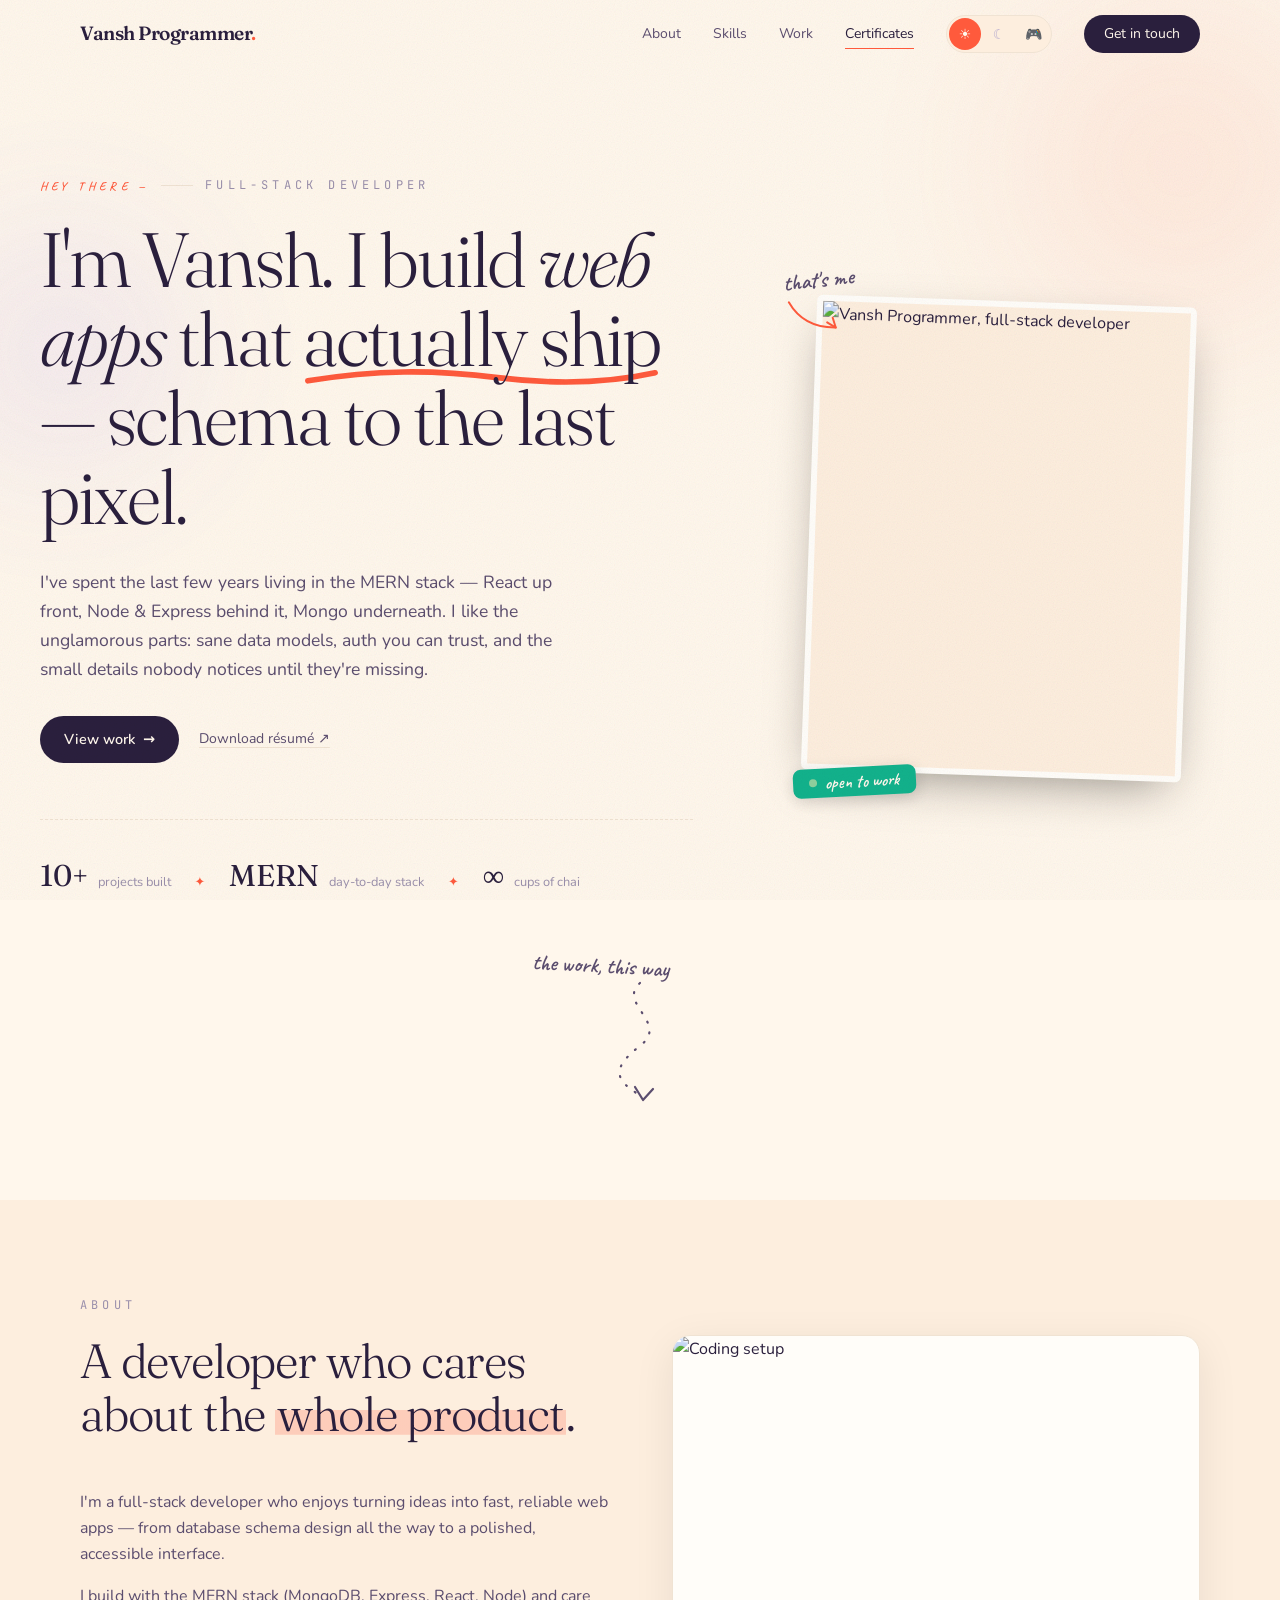
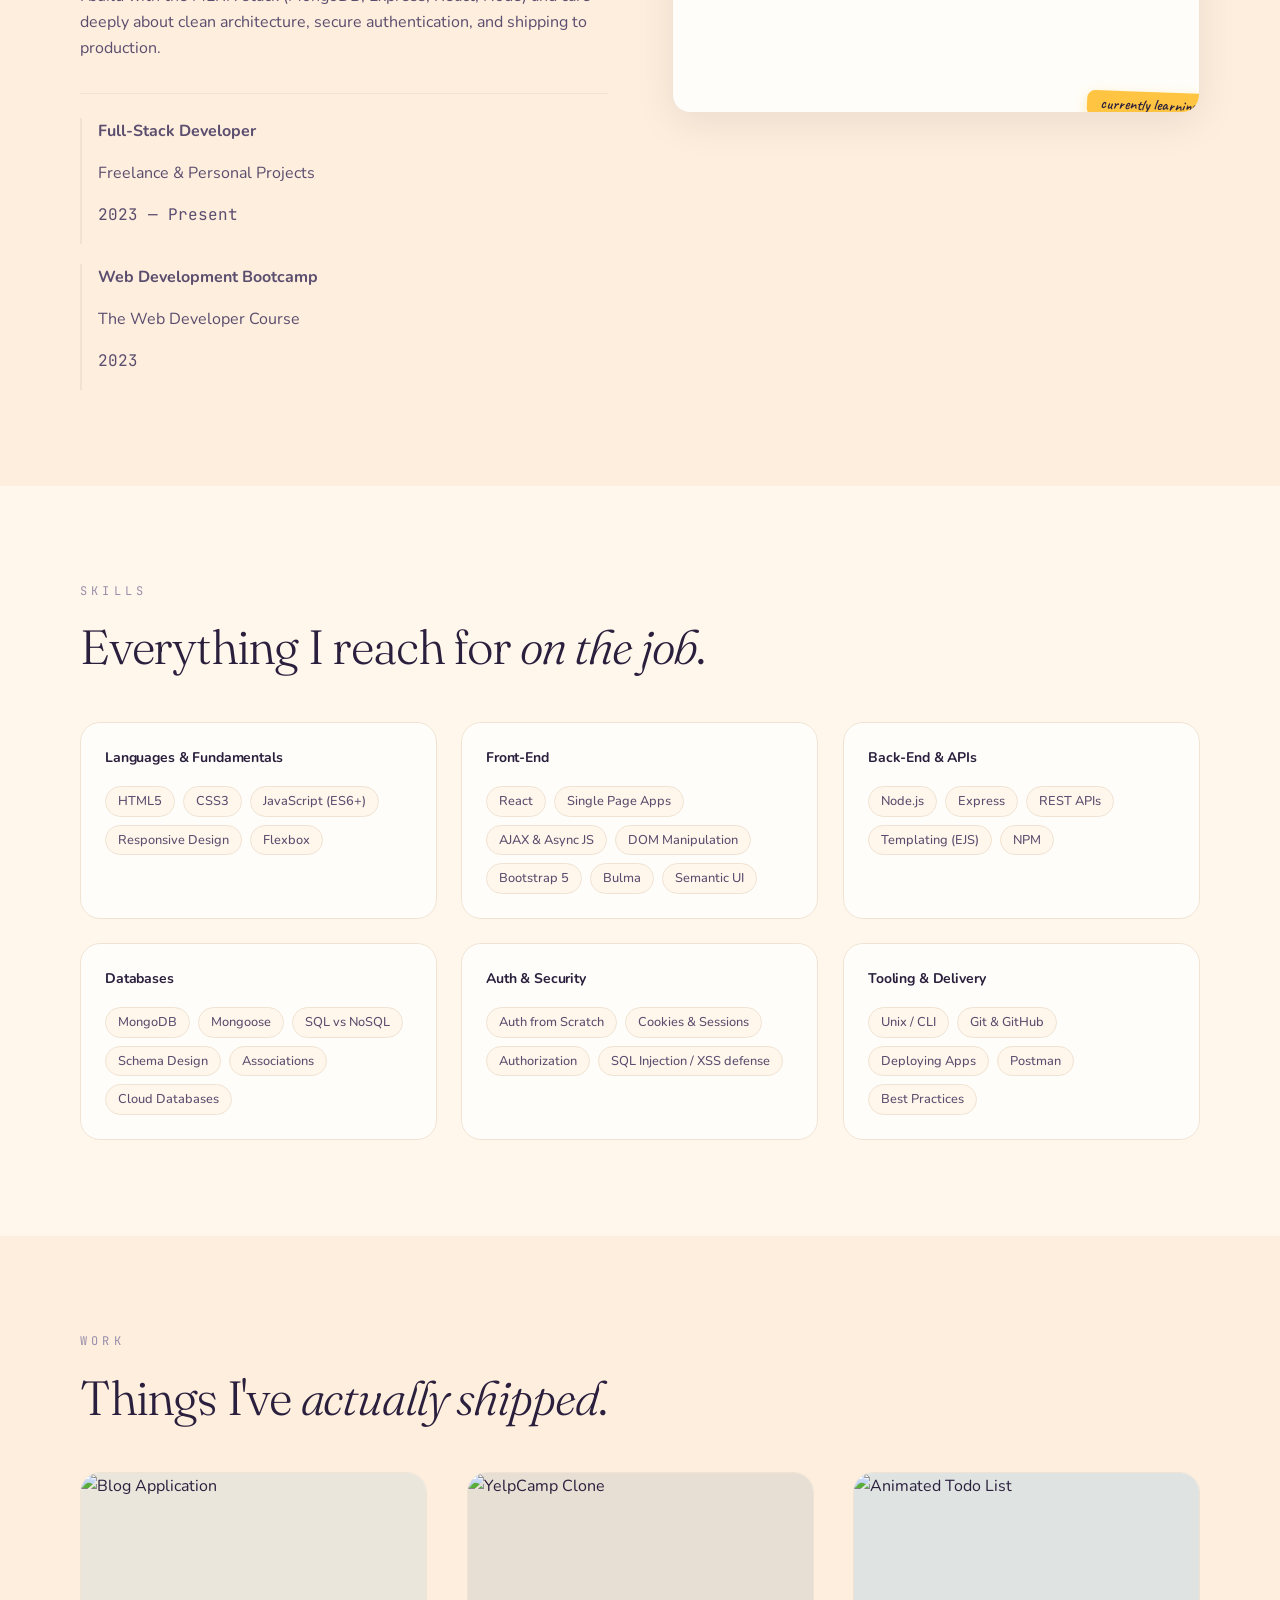
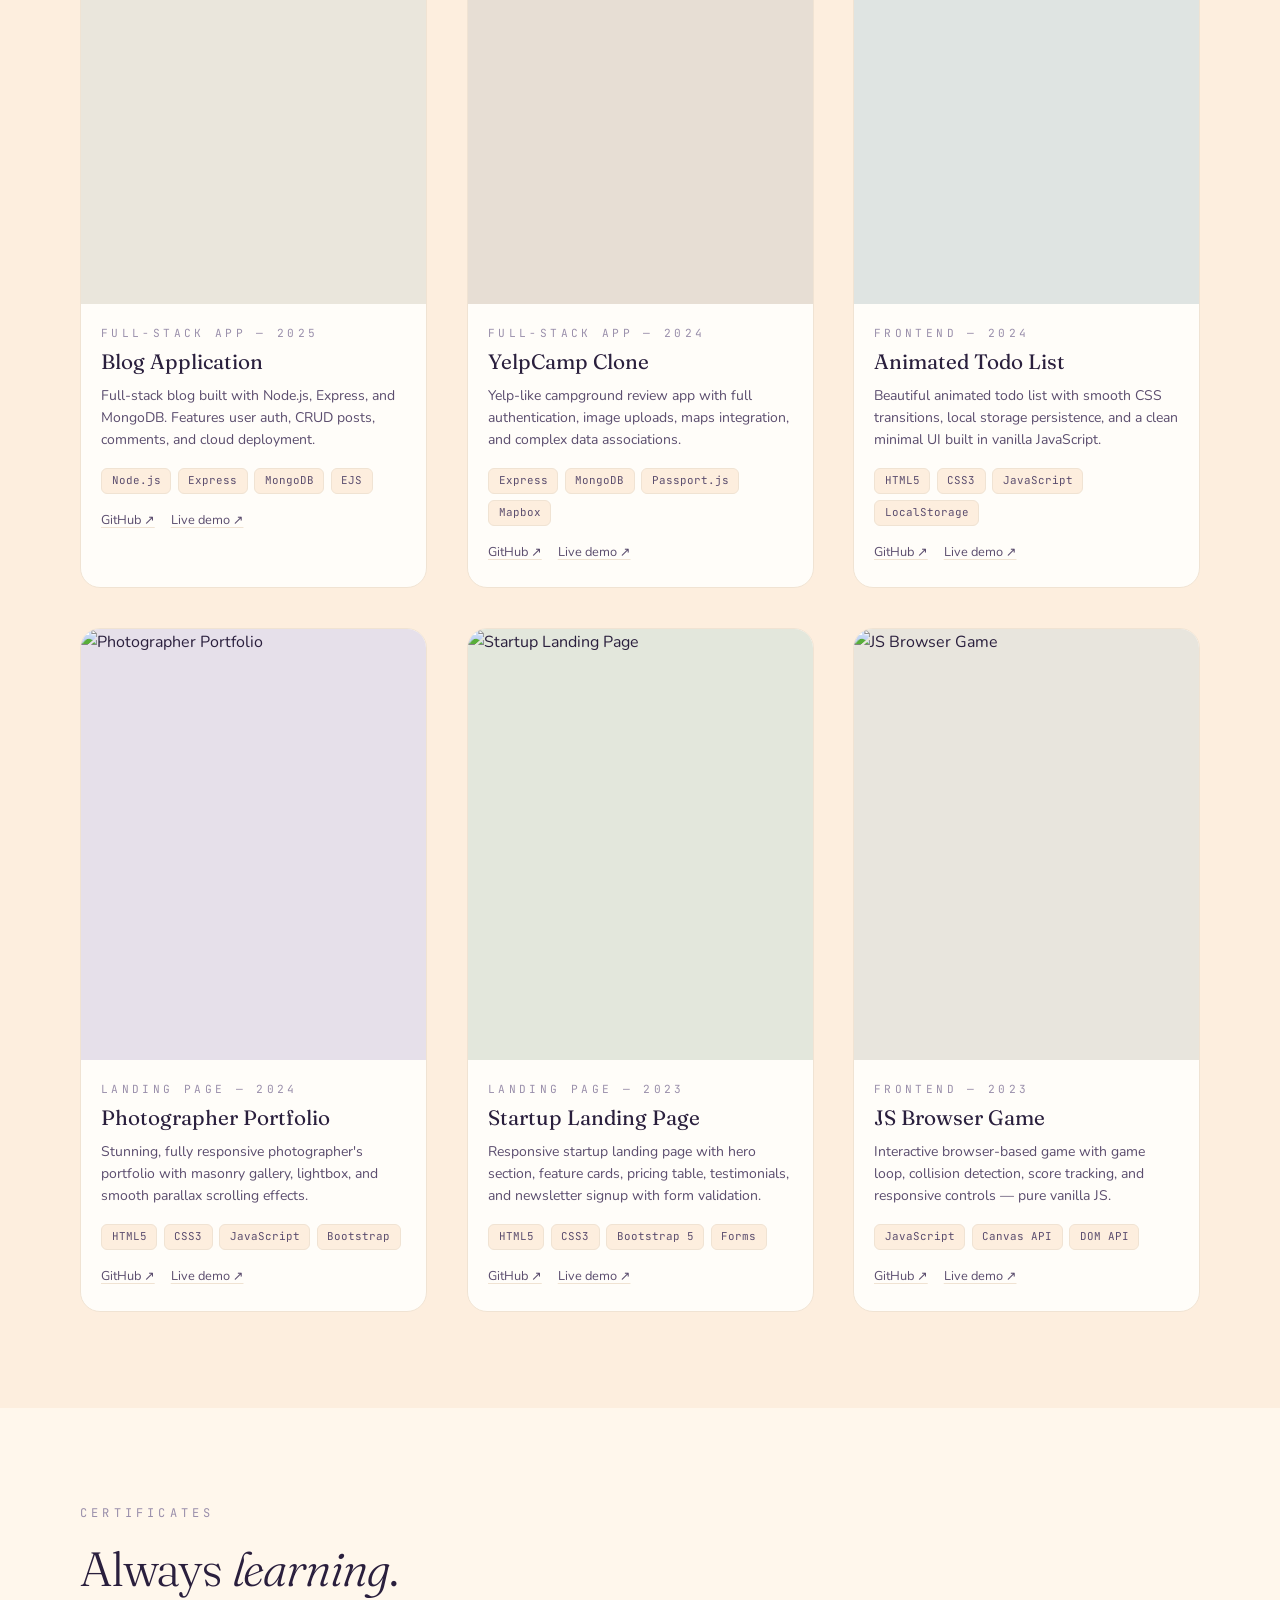
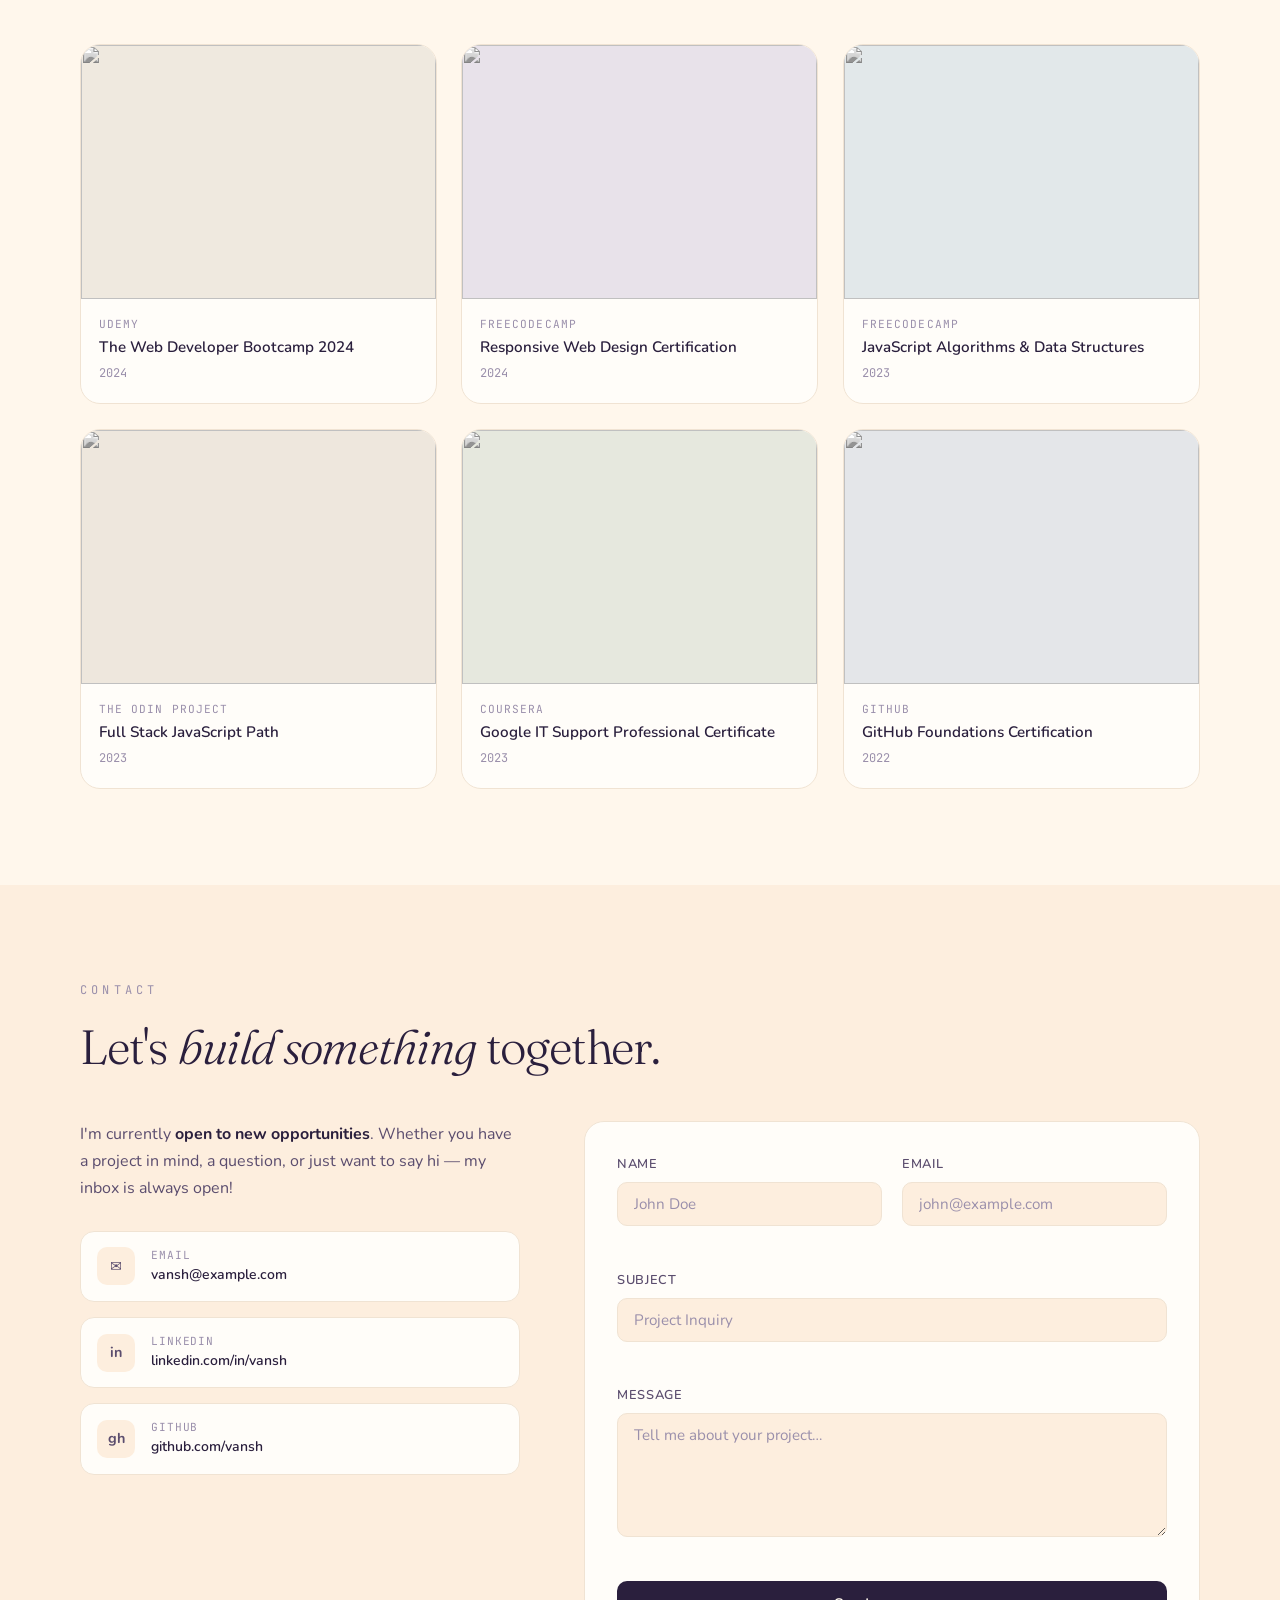
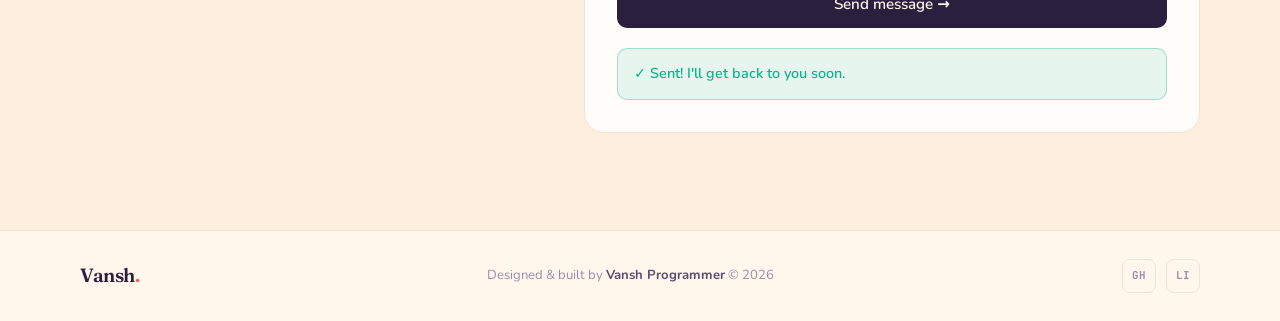
==== index.html @ 31dda6d1 "Add initial CSS styles for Modern Portfolio based on Figma design system - Implement CSS variables f" ====
<!DOCTYPE html>
<html lang="en" data-theme="light">
<head>
  <meta charset="UTF-8" />
  <meta name="viewport" content="width=device-width, initial-scale=1.0" />
  <meta name="description" content="Vansh Programmer — full-stack developer building fast, reliable web apps with the MERN stack." />
  <title>Vansh Programmer — Full-Stack Developer</title>

  <!-- Google Fonts -->
  <link rel="preconnect" href="https://fonts.googleapis.com" />
  <link rel="preconnect" href="https://fonts.gstatic.com" crossorigin />
  <link href="https://fonts.googleapis.com/css2?family=Fraunces:ital,opsz,wght@0,9..144,300..700;1,9..144,400..600&family=Nunito:wght@400;500;600;700&family=JetBrains+Mono:wght@400;500&family=Caveat:wght@500;600&display=swap" rel="stylesheet" />

  <!--
    ┌──────────────────────────────────────────────────────────┐
    │  CSS — one file per concern, imported in order           │
    │                                                          │
    │  variables.css    → design tokens (colors, fonts)        │
    │  reset.css        → browser normalisation                │
    │  utilities.css    → helpers, animations, shared classes  │
    │  navbar.css       → fixed header + mobile drawer         │
    │  hero.css         → hero section                         │
    │  about.css        → about section                        │
    │  skills.css       → skills grid                          │
    │  projects.css     → projects / showcase section          │
    │  certificates.css → certificates gallery                 │
    │  contact.css      → contact info + form                  │
    │  footer.css       → site footer                          │
    └──────────────────────────────────────────────────────────┘
  -->
  <link rel="stylesheet" href="css/variables.css" />
  <link rel="stylesheet" href="css/reset.css" />
  <link rel="stylesheet" href="css/utilities.css" />
  <link rel="stylesheet" href="css/navbar.css" />
  <link rel="stylesheet" href="css/hero.css" />
  <link rel="stylesheet" href="css/about.css" />
  <link rel="stylesheet" href="css/skills.css" />
  <link rel="stylesheet" href="css/projects.css" />
  <link rel="stylesheet" href="css/certificates.css" />
  <link rel="stylesheet" href="css/contact.css" />
  <link rel="stylesheet" href="css/footer.css" />
</head>
<body>

  <!-- Scroll progress bar (filled by parallax.js) -->
  <div class="scroll-progress" aria-hidden="true"></div>

  <!-- ══════════════════════════════════════════════════════════
       NAVBAR
  ══════════════════════════════════════════════════════════ -->
  <header class="site-header" id="site-header">
    <nav class="nav-inner">

      <!-- Logo -->
      <a href="#top" class="nav-logo">Vansh&nbsp;Programmer<span class="logo-dot">.</span></a>

      <!-- Desktop links -->
      <div class="nav-links" id="navLinks">
        <a href="#about"        class="nav-link" data-section="about">About</a>
        <a href="#skills"       class="nav-link" data-section="skills">Skills</a>
        <a href="#showcase"     class="nav-link" data-section="showcase">Work</a>
        <a href="#certificates" class="nav-link" data-section="certificates">Certificates</a>

        <!-- Theme switcher -->
        <div class="theme-switcher" role="group" aria-label="Theme mode">
          <button class="theme-btn active" data-theme="light" title="Light mode" aria-pressed="true">☀</button>
          <button class="theme-btn"        data-theme="dark"  title="Dark mode"  aria-pressed="false">☾</button>
          <button class="theme-btn"        data-theme="game"  title="Game mode"  aria-pressed="false">🎮</button>
        </div>

        <a href="#contact" class="nav-cta">Get in touch</a>
      </div>

      <!-- Mobile: theme switcher + hamburger -->
      <div class="nav-mobile-controls">
        <div class="theme-switcher" role="group" aria-label="Theme mode">
          <button class="theme-btn active" data-theme="light" title="Light mode" aria-pressed="true">☀</button>
          <button class="theme-btn"        data-theme="dark"  title="Dark mode"  aria-pressed="false">☾</button>
          <button class="theme-btn"        data-theme="game"  title="Game mode"  aria-pressed="false">🎮</button>
        </div>
        <button class="hamburger" id="hamburger" aria-label="Toggle menu" aria-expanded="false">
          <span class="ham-bar"></span>
          <span class="ham-bar"></span>
        </button>
      </div>
    </nav>

    <!-- Mobile slide-down drawer (hidden by default) -->
    <div class="mobile-drawer" id="mobileDrawer" hidden>
      <a href="#about"        class="mobile-link">About</a>
      <a href="#skills"       class="mobile-link">Skills</a>
      <a href="#showcase"     class="mobile-link">Work</a>
      <a href="#certificates" class="mobile-link">Certificates</a>
      <a href="#contact"      class="mobile-link mobile-cta">Get in touch</a>
    </div>
  </header>

  <main>

    <!-- ══════════════════════════════════════════════════════════
         HERO
    ══════════════════════════════════════════════════════════ -->
    <section id="top" class="hero">

      <!-- Background blobs (CSS-animated, JS-parallaxed) -->
      <div class="blob blob-red"    aria-hidden="true"></div>
      <div class="blob blob-purple" aria-hidden="true"></div>

      <div class="hero-inner">

        <!-- ── Left: text ──────────────────────────────── -->
        <div class="hero-text">
          <p class="hero-eyebrow reveal">
            <span class="hand text-accent">hey there —</span>
            <span class="eyebrow-line"></span>
            Full-Stack Developer
          </p>

          <h1 class="hero-heading reveal">
            I'm Vansh. I build<em> web apps</em> that
            <span class="ink-underline"> actually ship</span>
            — schema to the last pixel.
          </h1>

          <p class="hero-subtext reveal">
            I've spent the last few years living in the MERN stack — React up front,
            Node &amp; Express behind it, Mongo underneath. I like the unglamorous
            parts: sane data models, auth you can trust, and the small details nobody
            notices until they're missing.
          </p>

          <div class="hero-cta reveal">
            <a href="#showcase" class="btn-primary">
              View work <span class="btn-arrow">→</span>
            </a>
            <a href="#contact" class="btn-text">Download résumé ↗</a>
          </div>

          <div class="hero-stats reveal" aria-label="Quick facts">
            <div class="stat">
              <span class="stat-val">10+</span>
              <span class="stat-label">projects built</span>
            </div>
            <span class="stat-sep" aria-hidden="true">✦</span>
            <div class="stat">
              <span class="stat-val">MERN</span>
              <span class="stat-label">day-to-day stack</span>
            </div>
            <span class="stat-sep" aria-hidden="true">✦</span>
            <div class="stat">
              <span class="stat-val">∞</span>
              <span class="stat-label">cups of chai</span>
            </div>
          </div>
        </div>

        <!-- ── Right: photo ────────────────────────────── -->
        <div class="hero-photo reveal from-right">
          <span class="hand photo-label" aria-hidden="true">
            that's me
            <svg width="54" height="40" viewBox="0 0 54 40" fill="none" aria-hidden="true">
              <path d="M4 4c8 18 22 28 44 30" stroke="var(--color-accent)" stroke-width="2" stroke-linecap="round"/>
              <path d="M40 28l8 6-2-10" stroke="var(--color-accent)" stroke-width="2" stroke-linecap="round" stroke-linejoin="round"/>
            </svg>
          </span>

          <div class="photo-frame">
            <img
              src="https://images.unsplash.com/photo-1519085360753-af0119f7cbe7?w=900&h=1125&fit=crop&auto=format&q=80"
              alt="Vansh Programmer, full-stack developer"
              loading="eager"
              fetchpriority="high"
            />
          </div>

          <div class="open-badge hand">
            <span class="badge-dot" aria-hidden="true"></span>
            open to work
          </div>
        </div>

      </div><!-- /hero-inner -->

      <!-- Arrow doodle -->
      <div class="hero-doodle reveal" aria-hidden="true">
        <span class="hand doodle-label">the work, this way</span>
        <svg viewBox="0 0 90 140" width="90" height="140"
             fill="none" stroke="currentColor"
             stroke-width="2.2" stroke-linecap="round" stroke-linejoin="round">
          <path d="M45 4C22 24 74 44 46 66S16 100 48 118" stroke-dasharray="1 10"/>
          <path d="M40 108l8 13 10-11"/>
        </svg>
      </div>
    </section>

    <!-- ══════════════════════════════════════════════════════════
         ABOUT
    ══════════════════════════════════════════════════════════ -->
    <section id="about" class="section about-section">
      <div class="container">
        <p class="section-label reveal">About</p>

        <div class="about-grid">

          <!-- Text + experience -->
          <div class="about-text reveal">
            <h2 class="section-heading">
              A developer who cares about the <span class="marker">whole product</span>.
            </h2>
            <p>
              I'm a full-stack developer who enjoys turning ideas into fast, reliable web apps —
              from database schema design all the way to a polished, accessible interface.
            </p>
            <p>
              I build with the MERN stack (MongoDB, Express, React, Node) and care deeply about
              clean architecture, secure authentication, and shipping to production.
            </p>

            <div class="experience-list">
              <div class="exp-item">
                <p class="exp-role">Full-Stack Developer</p>
                <p class="exp-org">Freelance &amp; Personal Projects</p>
                <p class="exp-period">2023 — Present</p>
              </div>
              <div class="exp-item">
                <p class="exp-role">Web Development Bootcamp</p>
                <p class="exp-org">The Web Developer Course</p>
                <p class="exp-period">2023</p>
              </div>
            </div>
          </div>

          <!-- Photo card -->
          <div class="about-visual reveal from-right" aria-hidden="true">
            <div class="about-card">
              <div class="about-photo-wrap">
                <img
                  src="https://images.unsplash.com/photo-1461749280684-dccba630e2f6?w=600&h=500&fit=crop&auto=format&q=75"
                  alt="Coding setup"
                  loading="lazy"
                />
              </div>
              <div class="about-tag hand">currently learning</div>
            </div>
          </div>

        </div><!-- /about-grid -->
      </div>
    </section>

    <!-- ══════════════════════════════════════════════════════════
         SKILLS
    ══════════════════════════════════════════════════════════ -->
    <section id="skills" class="section">
      <div class="container">
        <p class="section-label reveal">Skills</p>
        <h2 class="section-heading reveal">Everything I reach for <em>on the job</em>.</h2>

        <div class="skills-grid">

          <div class="skill-cat reveal">
            <h3 class="skill-cat-title">Languages &amp; Fundamentals</h3>
            <div class="skill-pills">
              <span class="pill">HTML5</span>
              <span class="pill">CSS3</span>
              <span class="pill">JavaScript (ES6+)</span>
              <span class="pill">Responsive Design</span>
              <span class="pill">Flexbox</span>
            </div>
          </div>

          <div class="skill-cat reveal">
            <h3 class="skill-cat-title">Front-End</h3>
            <div class="skill-pills">
              <span class="pill">React</span>
              <span class="pill">Single Page Apps</span>
              <span class="pill">AJAX &amp; Async JS</span>
              <span class="pill">DOM Manipulation</span>
              <span class="pill">Bootstrap 5</span>
              <span class="pill">Bulma</span>
              <span class="pill">Semantic UI</span>
            </div>
          </div>

          <div class="skill-cat reveal">
            <h3 class="skill-cat-title">Back-End &amp; APIs</h3>
            <div class="skill-pills">
              <span class="pill">Node.js</span>
              <span class="pill">Express</span>
              <span class="pill">REST APIs</span>
              <span class="pill">Templating (EJS)</span>
              <span class="pill">NPM</span>
            </div>
          </div>

          <div class="skill-cat reveal">
            <h3 class="skill-cat-title">Databases</h3>
            <div class="skill-pills">
              <span class="pill">MongoDB</span>
              <span class="pill">Mongoose</span>
              <span class="pill">SQL vs NoSQL</span>
              <span class="pill">Schema Design</span>
              <span class="pill">Associations</span>
              <span class="pill">Cloud Databases</span>
            </div>
          </div>

          <div class="skill-cat reveal">
            <h3 class="skill-cat-title">Auth &amp; Security</h3>
            <div class="skill-pills">
              <span class="pill">Auth from Scratch</span>
              <span class="pill">Cookies &amp; Sessions</span>
              <span class="pill">Authorization</span>
              <span class="pill">SQL Injection / XSS defense</span>
            </div>
          </div>

          <div class="skill-cat reveal">
            <h3 class="skill-cat-title">Tooling &amp; Delivery</h3>
            <div class="skill-pills">
              <span class="pill">Unix / CLI</span>
              <span class="pill">Git &amp; GitHub</span>
              <span class="pill">Deploying Apps</span>
              <span class="pill">Postman</span>
              <span class="pill">Best Practices</span>
            </div>
          </div>

        </div><!-- /skills-grid -->
      </div>
    </section>

    <!-- ══════════════════════════════════════════════════════════
         PROJECTS / SHOWCASE
    ══════════════════════════════════════════════════════════ -->
    <section id="showcase" class="section showcase-section">
      <div class="container">
        <p class="section-label reveal">Work</p>
        <h2 class="section-heading reveal">Things I've <em>actually shipped</em>.</h2>
      </div>

      <div class="projects-grid container">

        <article class="project-card reveal" style="--tint:#eae6dc">
          <a href="#" class="project-img-link" target="_blank" rel="noopener noreferrer">
            <div class="project-img-wrap">
              <img src="https://images.unsplash.com/photo-1461749280684-dccba630e2f6?w=700&h=840&fit=crop&auto=format&q=75" alt="Blog Application" loading="lazy" />
              <div class="project-img-overlay"><span>Open case study ↗</span></div>
            </div>
          </a>
          <div class="project-info">
            <p class="project-meta font-mono">Full-Stack App — 2025</p>
            <h3 class="project-title">Blog Application</h3>
            <p class="project-desc">Full-stack blog built with Node.js, Express, and MongoDB. Features user auth, CRUD posts, comments, and cloud deployment.</p>
            <div class="project-tags">
              <span class="tag">Node.js</span><span class="tag">Express</span><span class="tag">MongoDB</span><span class="tag">EJS</span>
            </div>
            <div class="project-links">
              <a href="#" class="proj-link">GitHub ↗</a>
              <a href="#" class="proj-link">Live demo ↗</a>
            </div>
          </div>
        </article>

        <article class="project-card reveal" style="--tint:#e7ded4">
          <a href="#" class="project-img-link" target="_blank" rel="noopener noreferrer">
            <div class="project-img-wrap">
              <img src="https://images.unsplash.com/photo-1519681393784-d120267933ba?w=700&h=840&fit=crop&auto=format&q=75" alt="YelpCamp Clone" loading="lazy" />
              <div class="project-img-overlay"><span>Open case study ↗</span></div>
            </div>
          </a>
          <div class="project-info">
            <p class="project-meta font-mono">Full-Stack App — 2024</p>
            <h3 class="project-title">YelpCamp Clone</h3>
            <p class="project-desc">Yelp-like campground review app with full authentication, image uploads, maps integration, and complex data associations.</p>
            <div class="project-tags">
              <span class="tag">Express</span><span class="tag">MongoDB</span><span class="tag">Passport.js</span><span class="tag">Mapbox</span>
            </div>
            <div class="project-links">
              <a href="#" class="proj-link">GitHub ↗</a>
              <a href="#" class="proj-link">Live demo ↗</a>
            </div>
          </div>
        </article>

        <article class="project-card reveal" style="--tint:#dfe4e2">
          <a href="#" class="project-img-link" target="_blank" rel="noopener noreferrer">
            <div class="project-img-wrap">
              <img src="https://images.unsplash.com/photo-1550745165-9bc0b252726f?w=700&h=840&fit=crop&auto=format&q=75" alt="Animated Todo List" loading="lazy" />
              <div class="project-img-overlay"><span>Open case study ↗</span></div>
            </div>
          </a>
          <div class="project-info">
            <p class="project-meta font-mono">Frontend — 2024</p>
            <h3 class="project-title">Animated Todo List</h3>
            <p class="project-desc">Beautiful animated todo list with smooth CSS transitions, local storage persistence, and a clean minimal UI built in vanilla JavaScript.</p>
            <div class="project-tags">
              <span class="tag">HTML5</span><span class="tag">CSS3</span><span class="tag">JavaScript</span><span class="tag">LocalStorage</span>
            </div>
            <div class="project-links">
              <a href="#" class="proj-link">GitHub ↗</a>
              <a href="#" class="proj-link">Live demo ↗</a>
            </div>
          </div>
        </article>

        <article class="project-card reveal" style="--tint:#e6e0ea">
          <a href="#" class="project-img-link" target="_blank" rel="noopener noreferrer">
            <div class="project-img-wrap">
              <img src="https://images.unsplash.com/photo-1503676260728-1c00da094a0b?w=700&h=840&fit=crop&auto=format&q=75" alt="Photographer Portfolio" loading="lazy" />
              <div class="project-img-overlay"><span>Open case study ↗</span></div>
            </div>
          </a>
          <div class="project-info">
            <p class="project-meta font-mono">Landing Page — 2024</p>
            <h3 class="project-title">Photographer Portfolio</h3>
            <p class="project-desc">Stunning, fully responsive photographer's portfolio with masonry gallery, lightbox, and smooth parallax scrolling effects.</p>
            <div class="project-tags">
              <span class="tag">HTML5</span><span class="tag">CSS3</span><span class="tag">JavaScript</span><span class="tag">Bootstrap</span>
            </div>
            <div class="project-links">
              <a href="#" class="proj-link">GitHub ↗</a>
              <a href="#" class="proj-link">Live demo ↗</a>
            </div>
          </div>
        </article>

        <article class="project-card reveal" style="--tint:#e3e7dc">
          <a href="#" class="project-img-link" target="_blank" rel="noopener noreferrer">
            <div class="project-img-wrap">
              <img src="https://images.unsplash.com/photo-1542831371-29b0f74f9713?w=700&h=840&fit=crop&auto=format&q=75" alt="Startup Landing Page" loading="lazy" />
              <div class="project-img-overlay"><span>Open case study ↗</span></div>
            </div>
          </a>
          <div class="project-info">
            <p class="project-meta font-mono">Landing Page — 2023</p>
            <h3 class="project-title">Startup Landing Page</h3>
            <p class="project-desc">Responsive startup landing page with hero section, feature cards, pricing table, testimonials, and newsletter signup with form validation.</p>
            <div class="project-tags">
              <span class="tag">HTML5</span><span class="tag">CSS3</span><span class="tag">Bootstrap 5</span><span class="tag">Forms</span>
            </div>
            <div class="project-links">
              <a href="#" class="proj-link">GitHub ↗</a>
              <a href="#" class="proj-link">Live demo ↗</a>
            </div>
          </div>
        </article>

        <article class="project-card reveal" style="--tint:#e8e5dd">
          <a href="#" class="project-img-link" target="_blank" rel="noopener noreferrer">
            <div class="project-img-wrap">
              <img src="https://images.unsplash.com/photo-1517842645767-c639042777db?w=700&h=840&fit=crop&auto=format&q=75" alt="JS Browser Game" loading="lazy" />
              <div class="project-img-overlay"><span>Open case study ↗</span></div>
            </div>
          </a>
          <div class="project-info">
            <p class="project-meta font-mono">Frontend — 2023</p>
            <h3 class="project-title">JS Browser Game</h3>
            <p class="project-desc">Interactive browser-based game with game loop, collision detection, score tracking, and responsive controls — pure vanilla JS.</p>
            <div class="project-tags">
              <span class="tag">JavaScript</span><span class="tag">Canvas API</span><span class="tag">DOM API</span>
            </div>
            <div class="project-links">
              <a href="#" class="proj-link">GitHub ↗</a>
              <a href="#" class="proj-link">Live demo ↗</a>
            </div>
          </div>
        </article>

      </div><!-- /projects-grid -->
    </section>

    <!-- ══════════════════════════════════════════════════════════
         CERTIFICATES
    ══════════════════════════════════════════════════════════ -->
    <section id="certificates" class="section cert-section">
      <div class="container">
        <p class="section-label reveal">Certificates</p>
        <h2 class="section-heading reveal">Always <em>learning</em>.</h2>

        <div class="certs-grid">

          <div class="cert-card reveal" style="--tint:#efe9df">
            <div class="cert-img-wrap">
              <img src="https://images.unsplash.com/photo-1503676260728-1c00da094a0b?w=600&h=425&fit=crop&auto=format&q=70" alt="" loading="lazy" />
            </div>
            <div class="cert-info">
              <p class="cert-issuer">Udemy</p>
              <p class="cert-title">The Web Developer Bootcamp 2024</p>
              <p class="cert-year">2024</p>
            </div>
          </div>

          <div class="cert-card reveal" style="--tint:#e8e2ea">
            <div class="cert-img-wrap">
              <img src="https://images.unsplash.com/photo-1531403009284-440f080d1e12?w=600&h=425&fit=crop&auto=format&q=70" alt="" loading="lazy" />
            </div>
            <div class="cert-info">
              <p class="cert-issuer">freeCodeCamp</p>
              <p class="cert-title">Responsive Web Design Certification</p>
              <p class="cert-year">2024</p>
            </div>
          </div>

          <div class="cert-card reveal" style="--tint:#e2e8ea">
            <div class="cert-img-wrap">
              <img src="https://images.unsplash.com/photo-1461749280684-dccba630e2f6?w=600&h=425&fit=crop&auto=format&q=70" alt="" loading="lazy" />
            </div>
            <div class="cert-info">
              <p class="cert-issuer">freeCodeCamp</p>
              <p class="cert-title">JavaScript Algorithms &amp; Data Structures</p>
              <p class="cert-year">2023</p>
            </div>
          </div>

          <div class="cert-card reveal" style="--tint:#eee7dd">
            <div class="cert-img-wrap">
              <img src="https://images.unsplash.com/photo-1524995997946-a1c2e315a42f?w=600&h=425&fit=crop&auto=format&q=70" alt="" loading="lazy" />
            </div>
            <div class="cert-info">
              <p class="cert-issuer">The Odin Project</p>
              <p class="cert-title">Full Stack JavaScript Path</p>
              <p class="cert-year">2023</p>
            </div>
          </div>

          <div class="cert-card reveal" style="--tint:#e6e8de">
            <div class="cert-img-wrap">
              <img src="https://images.unsplash.com/photo-1550745165-9bc0b252726f?w=600&h=425&fit=crop&auto=format&q=70" alt="" loading="lazy" />
            </div>
            <div class="cert-info">
              <p class="cert-issuer">Coursera</p>
              <p class="cert-title">Google IT Support Professional Certificate</p>
              <p class="cert-year">2023</p>
            </div>
          </div>

          <div class="cert-card reveal" style="--tint:#e4e6e9">
            <div class="cert-img-wrap">
              <img src="https://images.unsplash.com/photo-1454165804606-c3d57bc86b40?w=600&h=425&fit=crop&auto=format&q=70" alt="" loading="lazy" />
            </div>
            <div class="cert-info">
              <p class="cert-issuer">GitHub</p>
              <p class="cert-title">GitHub Foundations Certification</p>
              <p class="cert-year">2022</p>
            </div>
          </div>

        </div><!-- /certs-grid -->
      </div>
    </section>

    <!-- ══════════════════════════════════════════════════════════
         CONTACT
    ══════════════════════════════════════════════════════════ -->
    <section id="contact" class="section contact-section">
      <div class="container">
        <p class="section-label reveal">Contact</p>
        <h2 class="section-heading reveal">Let's <em>build something</em> together.</h2>

        <div class="contact-grid">

          <!-- Info links -->
          <div class="contact-info reveal">
            <p class="contact-lead">
              I'm currently <strong>open to new opportunities</strong>. Whether you have a
              project in mind, a question, or just want to say hi — my inbox is always open!
            </p>
            <div class="contact-items">
              <a href="mailto:vansh@example.com" class="contact-item">
                <span class="ci-icon">✉</span>
                <div>
                  <span class="ci-label">Email</span>
                  <span class="ci-val">vansh@example.com</span>
                </div>
              </a>
              <a href="https://linkedin.com" target="_blank" rel="noopener noreferrer" class="contact-item">
                <span class="ci-icon">in</span>
                <div>
                  <span class="ci-label">LinkedIn</span>
                  <span class="ci-val">linkedin.com/in/vansh</span>
                </div>
              </a>
              <a href="https://github.com" target="_blank" rel="noopener noreferrer" class="contact-item">
                <span class="ci-icon">gh</span>
                <div>
                  <span class="ci-label">GitHub</span>
                  <span class="ci-val">github.com/vansh</span>
                </div>
              </a>
            </div>
          </div>

          <!-- Contact form (validated by form.js) -->
          <form class="contact-form reveal" id="contactForm" novalidate>
            <div class="form-row">
              <div class="form-field">
                <label for="fname" class="form-label">Name</label>
                <input type="text"  id="fname"   name="name"    class="form-input" placeholder="John Doe"          autocomplete="name"  required aria-required="true" />
                <span class="form-err" id="fname-err"   role="alert" aria-live="polite"></span>
              </div>
              <div class="form-field">
                <label for="femail" class="form-label">Email</label>
                <input type="email" id="femail"  name="email"   class="form-input" placeholder="john@example.com"  autocomplete="email" required aria-required="true" />
                <span class="form-err" id="femail-err"  role="alert" aria-live="polite"></span>
              </div>
            </div>
            <div class="form-field">
              <label for="fsubject" class="form-label">Subject</label>
              <input type="text" id="fsubject" name="subject" class="form-input" placeholder="Project Inquiry" required aria-required="true" />
              <span class="form-err" id="fsubject-err" role="alert" aria-live="polite"></span>
            </div>
            <div class="form-field">
              <label for="fmessage" class="form-label">Message</label>
              <textarea id="fmessage" name="message" class="form-input form-textarea" placeholder="Tell me about your project…" rows="5" required aria-required="true"></textarea>
              <span class="form-err" id="fmessage-err" role="alert" aria-live="polite"></span>
            </div>
            <button type="submit" class="btn-submit" id="submitBtn">Send message →</button>
            <div class="form-success" id="formSuccess" role="alert" aria-live="polite" hidden>
              ✓ Sent! I'll get back to you soon.
            </div>
          </form>

        </div><!-- /contact-grid -->
      </div>
    </section>

  </main>

  <!-- ══════════════════════════════════════════════════════════
       FOOTER
  ══════════════════════════════════════════════════════════ -->
  <footer class="site-footer">
    <div class="container footer-inner">
      <a href="#top" class="nav-logo">Vansh<span class="logo-dot">.</span></a>
      <p class="footer-copy">
        Designed &amp; built by <strong>Vansh Programmer</strong> &copy; <span id="year"></span>
      </p>
      <div class="footer-socials">
        <a href="https://github.com"   target="_blank" rel="noopener noreferrer" aria-label="GitHub">GH</a>
        <a href="https://linkedin.com" target="_blank" rel="noopener noreferrer" aria-label="LinkedIn">LI</a>
      </div>
    </div>
  </footer>

  <!--
    JS — loaded as plain scripts in dependency order.
    Each file defines its init function globally.
    main.js (last) calls them all.

    Order matters:
      1. theme.js    → initTheme()
      2. navbar.js   → initNavbar()
      3. reveal.js   → initReveal()
      4. parallax.js → initParallax()
      5. form.js     → initForm()
      6. main.js     → calls all of the above
  -->
  <script src="js/theme.js"></script>
  <script src="js/navbar.js"></script>
  <script src="js/reveal.js"></script>
  <script src="js/parallax.js"></script>
  <script src="js/form.js"></script>
  <script src="js/main.js"></script>

</body>
</html>
---- css/variables.css ----
/* ============================================================
   variables.css — Design Tokens
   All CSS custom properties + theme overrides live here.
   Import this FIRST so every other file can use the vars.
============================================================ */

/* ── Default (Light) Theme ──────────────────────────────────── */
:root {
  /* Fonts */
  --font-sans:    "Nunito", system-ui, sans-serif;
  --font-display: "Fraunces", Georgia, serif;
  --font-mono:    "JetBrains Mono", monospace;
  --font-hand:    "Caveat", "Segoe Print", cursive;

  /* Palette */
  --color-paper:       #fff7ec;
  --color-ink:         #2a1f3d;
  --color-ink-soft:    #5b4d6e;
  --color-muted:       #9a8fab;
  --color-line:        #f0e3d3;
  --color-card:        #fffdf9;
  --color-accent:      #ff5a3c;
  --color-accent-soft: #ffe4d8;
  --color-sand:        #fdeede;
  --color-forest:      #12b28c;
  --color-sun:         #ffc542;
  --color-berry:       #7c5cff;
  --color-teal:        #16b8a6;
  --color-bubble:      #ff7fb0;

  /* Shared */
  --radius: 20px;
}

/* ── Dark Theme ─────────────────────────────────────────────── */
[data-theme="dark"] {
  --color-paper:       #16121f;
  --color-ink:         #f3eefb;
  --color-ink-soft:    #b8adcf;
  --color-muted:       #837a97;
  --color-line:        #2c2740;
  --color-card:        #1e1930;
  --color-accent:      #ff6f52;
  --color-accent-soft: #3a2318;
  --color-sand:        #1c1729;
  --color-forest:      #1ccaa0;
  --color-sun:         #ffce5c;
  --color-berry:       #9a7dff;
  --color-teal:        #2fd6c2;
  --color-bubble:      #ff8ebc;
}

/* ── Game Theme ─────────────────────────────────────────────── */
[data-theme="game"] {
  --color-paper:       #08060f;
  --color-ink:         #eafffb;
  --color-ink-soft:    #9fb4d8;
  --color-muted:       #6a7aa0;
  --color-line:        #1c2344;
  --color-card:        #0f1330;
  --color-accent:      #ff3d81;
  --color-accent-soft: #2a0f22;
  --color-sand:        #0c0f24;
  --color-forest:      #21e6a8;
  --color-sun:         #ffe23d;
  --color-berry:       #8a5cff;
  --color-teal:        #21e6c1;
  --color-bubble:      #ff5fa8;
}
---- css/utilities.css ----
/* ============================================================
   utilities.css — Shared Helpers & Animations
   Reusable classes used across multiple sections.
============================================================ */

/* ── Layout container ───────────────────────────────────────── */
.container {
  max-width: 1200px;
  margin: 0 auto;
  padding: 0 1.5rem;
}
@media (min-width: 64rem) {
  .container { padding: 0 2.5rem; }
}

/* ── Section shared styles ──────────────────────────────────── */
.section { padding: 6rem 0; }

.section-label {
  font-family: var(--font-mono);
  font-size: 0.75rem;
  letter-spacing: 0.35em;
  text-transform: uppercase;
  color: var(--color-muted);
  margin-bottom: 1.25rem;
}

.section-heading {
  font-family: var(--font-display);
  font-size: clamp(2rem, 4vw, 3rem);
  font-weight: 300;
  line-height: 1.1;
  letter-spacing: -0.025em;
  color: var(--color-ink);
  margin-bottom: 3rem;
}
.section-heading em { font-style: italic; }

/* ── Typography helpers ─────────────────────────────────────── */
.hand {
  font-family: var(--font-hand);
  font-weight: 600;
  line-height: 1;
}

.font-mono  { font-family: var(--font-mono); }
.text-accent { color: var(--color-accent); }

/* Marker highlight (like a highlighter pen) */
.marker {
  background-image: linear-gradient(
    100deg,
    color-mix(in srgb, var(--color-accent) 22%, transparent),
    color-mix(in srgb, var(--color-accent) 22%, transparent)
  );
  background-position: 0 78%;
  background-repeat: no-repeat;
  background-size: 100% 42%;
  padding: 0 0.05em;
}

/* Ink underline — SVG squiggle beneath text */
.ink-underline {
  background-image: url("data:image/svg+xml,%3Csvg xmlns='http://www.w3.org/2000/svg' width='220' height='18' viewBox='0 0 220 18'%3E%3Cpath d='M3 12 C 45 5 80 5 120 10 S 190 13 217 7' fill='none' stroke='%23ff5a3c' stroke-width='3.5' stroke-linecap='round'/%3E%3C/svg%3E");
  background-position: 0 100%;
  background-repeat: no-repeat;
  background-size: 100% 0.5em;
  padding-bottom: 0.12em;
}

/* ── Scroll-progress bar ────────────────────────────────────── */
.scroll-progress {
  position: fixed;
  top: 0;
  left: 0;
  width: 100%;
  height: 3px;
  transform: scaleX(var(--scroll, 0));
  transform-origin: left;
  background: linear-gradient(
    90deg,
    var(--color-accent),
    var(--color-sun),
    var(--color-teal),
    var(--color-berry)
  );
  z-index: 60;
  pointer-events: none;
}

/* ── Scroll reveal ──────────────────────────────────────────── */
.reveal {
  opacity: 0;
  transform: translateY(30px);
  transition:
    opacity  0.85s cubic-bezier(0.22, 1, 0.36, 1),
    transform 0.85s cubic-bezier(0.22, 1, 0.36, 1);
  transition-delay: var(--reveal-delay, 0s);
  will-change: opacity, transform;
}
.reveal.from-right { transform: translate(40px); }
.reveal.is-visible { opacity: 1; transform: none; }

@media (prefers-reduced-motion: reduce) {
  .reveal { opacity: 1; transform: none; transition: none; }
}

/* ── Shared buttons ─────────────────────────────────────────── */
.btn-primary {
  display: inline-flex;
  align-items: center;
  gap: 0.5rem;
  background: var(--color-ink);
  color: var(--color-paper);
  border-radius: 999px;
  padding: 0.75rem 1.5rem;
  font-size: 0.9rem;
  font-weight: 600;
  transition: background 0.3s, transform 0.3s;
}
.btn-primary:hover {
  background: var(--color-accent);
  transform: translateY(-2px);
}
.btn-arrow { transition: transform 0.3s; }
.btn-primary:hover .btn-arrow { transform: translateX(4px); }

.btn-text {
  font-size: 0.875rem;
  color: var(--color-ink-soft);
  text-decoration: underline;
  text-decoration-color: var(--color-line);
  text-underline-offset: 4px;
  transition: color 0.2s, text-decoration-color 0.2s;
}
.btn-text:hover {
  color: var(--color-ink);
  text-decoration-color: var(--color-accent);
}

/* ── Pulse keyframe (used on open-to-work badge dot) ────────── */
@keyframes pulse {
  0%, 100% { opacity: 1; }
  50%       { opacity: 0.4; }
}
---- css/navbar.css ----
/* ============================================================
   navbar.css — Navigation Bar
   Fixed header, desktop links, theme switcher,
   hamburger button, and mobile slide-down drawer.
============================================================ */

/* ── Header wrapper ─────────────────────────────────────────── */
.site-header {
  position: fixed;
  top: 0;
  left: 0;
  right: 0;
  z-index: 50;
  transition: background 0.5s, border-color 0.5s, backdrop-filter 0.5s;
  border-bottom: 1px solid transparent;
}

/* Frosted-glass effect on scroll */
.site-header.scrolled {
  background: color-mix(in srgb, var(--color-paper) 85%, transparent);
  backdrop-filter: blur(12px);
  -webkit-backdrop-filter: blur(12px);
  border-bottom-color: var(--color-line);
}

/* ── Inner row ──────────────────────────────────────────────── */
.nav-inner {
  max-width: 1200px;
  margin: 0 auto;
  padding: 0 1.5rem;
  height: 68px;
  display: flex;
  align-items: center;
  justify-content: space-between;
  gap: 1.5rem;
}
@media (min-width: 64rem) {
  .nav-inner { padding: 0 2.5rem; }
}

/* ── Logo ───────────────────────────────────────────────────── */
.nav-logo {
  font-family: var(--font-display);
  font-size: 1.2rem;
  font-weight: 600;
  letter-spacing: -0.025em;
  color: var(--color-ink);
  flex-shrink: 0;
}
.logo-dot { color: var(--color-accent); }

/* ── Desktop nav links (hidden on mobile) ───────────────────── */
.nav-links {
  display: none;
  align-items: center;
  gap: 2rem;
}
@media (min-width: 48rem) {
  .nav-links { display: flex; }
}

.nav-link {
  font-size: 0.875rem;
  color: var(--color-ink-soft);
  transition: color 0.2s;
  position: relative;
}
/* Animated underline indicator */
.nav-link::after {
  content: "";
  position: absolute;
  bottom: -4px;
  left: 0;
  height: 1px;
  width: 0;
  background: var(--color-accent);
  transition: width 0.3s cubic-bezier(0, 0, 0.2, 1);
}
.nav-link.active,
.nav-link:hover               { color: var(--color-ink); }
.nav-link.active::after,
.nav-link:hover::after        { width: 100%; }

/* ── Theme switcher (pill group) ────────────────────────────── */
.theme-switcher {
  display: flex;
  align-items: center;
  gap: 2px;
  background: var(--color-sand);
  border: 1px solid var(--color-line);
  border-radius: 999px;
  padding: 2px;
}
.theme-btn {
  width: 32px;
  height: 32px;
  border-radius: 50%;
  font-size: 0.875rem;
  color: var(--color-ink-soft);
  display: grid;
  place-items: center;
  transition: background 0.3s, color 0.3s;
}
.theme-btn.active,
.theme-btn[aria-pressed="true"] {
  background: var(--color-accent);
  color: var(--color-paper);
}

/* ── CTA button ─────────────────────────────────────────────── */
.nav-cta {
  background: var(--color-ink);
  color: var(--color-paper);
  border-radius: 999px;
  padding: 0.5rem 1.25rem;
  font-size: 0.875rem;
  transition: background 0.3s, transform 0.3s;
  flex-shrink: 0;
}
.nav-cta:hover {
  background: var(--color-accent);
  transform: translateY(-2px);
}

/* ── Mobile controls (visible only on small screens) ────────── */
.nav-mobile-controls {
  display: flex;
  align-items: center;
  gap: 0.75rem;
}
@media (min-width: 48rem) {
  .nav-mobile-controls { display: none; }
}

/* ── Hamburger button ───────────────────────────────────────── */
.hamburger {
  width: 36px;
  height: 36px;
  display: flex;
  flex-direction: column;
  align-items: center;
  justify-content: center;
  gap: 6px;
}
.ham-bar {
  display: block;
  width: 24px;
  height: 1.5px;
  background: var(--color-ink);
  border-radius: 2px;
  transition: transform 0.3s, opacity 0.3s;
}
/* Animate into × when open */
.hamburger[aria-expanded="true"] .ham-bar:nth-child(1) {
  transform: translateY(3.75px) rotate(45deg);
}
.hamburger[aria-expanded="true"] .ham-bar:nth-child(2) {
  transform: translateY(-3.75px) rotate(-45deg);
}

/* ── Mobile slide-down drawer ───────────────────────────────── */
.mobile-drawer {
  display: none;            /* hidden by default */
  flex-direction: column;
  gap: 0.25rem;
  background: var(--color-paper);
  border-top: 1px solid var(--color-line);
  padding: 1rem 1.5rem;
}
/* Shown when JS removes the `hidden` attribute */
.mobile-drawer:not([hidden]) {
  display: flex;
}

.mobile-link {
  display: block;
  padding: 0.625rem 0;
  color: var(--color-ink-soft);
  font-size: 0.95rem;
  transition: color 0.2s;
}
.mobile-link:hover { color: var(--color-ink); }

.mobile-cta {
  display: inline-block;
  margin-top: 0.5rem;
  background: var(--color-ink);
  color: var(--color-paper);
  border-radius: 999px;
  padding: 0.5rem 1.25rem;
  font-size: 0.875rem;
}
---- css/hero.css ----
/* ============================================================
   hero.css — Hero Section
   Full-screen intro with heading, photo, stats, and doodle.
============================================================ */

.hero {
  position: relative;
  overflow: hidden;
  padding: 9rem 1.5rem 5rem;
}
@media (min-width: 64rem) {
  .hero { padding: 11rem 2.5rem 5rem; }
}

/* ── Background blobs ───────────────────────────────────────── */
.blob {
  position: absolute;
  border-radius: 50%;
  pointer-events: none;
}
.blob-red {
  width: 520px; height: 520px;
  top: -6rem; right: -10rem;
  background: radial-gradient(closest-side, rgba(255,90,60,0.18), transparent);
  opacity: 0.6;
  filter: blur(64px);
}
.blob-purple {
  width: 380px; height: 380px;
  top: 10rem; left: -8rem;
  background: radial-gradient(closest-side, rgba(124,92,255,0.16), transparent);
  opacity: 0.7;
  filter: blur(64px);
}

/* ── Two-column grid ────────────────────────────────────────── */
.hero-inner {
  max-width: 1200px;
  margin: 0 auto;
  display: grid;
  grid-template-columns: 1fr;
  gap: 3rem;
  align-items: center;
}
@media (min-width: 64rem) {
  .hero-inner {
    grid-template-columns: 1.15fr 0.85fr;
    gap: 4rem;
  }
}

/* ── Eyebrow line ───────────────────────────────────────────── */
.hero-eyebrow {
  display: flex;
  align-items: center;
  gap: 0.75rem;
  font-family: var(--font-mono);
  font-size: 0.75rem;
  letter-spacing: 0.35em;
  text-transform: uppercase;
  color: var(--color-muted);
  margin-bottom: 1.5rem;
}
.eyebrow-line {
  display: inline-block;
  width: 2rem; height: 1px;
  background: var(--color-line);
}

/* ── Main heading ───────────────────────────────────────────── */
.hero-heading {
  font-family: var(--font-display);
  font-size: clamp(2.8rem, 6vw, 5rem);
  font-weight: 300;
  line-height: 1.03;
  letter-spacing: -0.025em;
  color: var(--color-ink);
  margin-bottom: 2rem;
}
.hero-heading em { font-style: italic; }

/* ── Sub-text paragraph ─────────────────────────────────────── */
.hero-subtext {
  font-size: 1.1rem;
  line-height: 1.65;
  color: var(--color-ink-soft);
  max-width: 540px;
  margin-bottom: 2rem;
}

/* ── CTA row ────────────────────────────────────────────────── */
.hero-cta {
  display: flex;
  align-items: center;
  gap: 1.25rem;
  flex-wrap: wrap;
  margin-bottom: 3.5rem;
}

/* ── Stats strip ────────────────────────────────────────────── */
.hero-stats {
  display: flex;
  align-items: baseline;
  gap: 1.5rem;
  flex-wrap: wrap;
  border-top: 1px dashed var(--color-line);
  padding-top: 2rem;
}
.stat         { display: flex; align-items: baseline; gap: 0.6rem; }
.stat-val     { font-family: var(--font-display); font-size: 1.875rem; color: var(--color-ink); }
.stat-label   { font-size: 0.8rem; color: var(--color-muted); }
.stat-sep     { color: var(--color-accent); font-size: 0.8rem; }

/* ── Photo column ───────────────────────────────────────────── */
.hero-photo {
  position: relative;
  max-width: 380px;
  margin: 0 auto;
  width: 100%;
}

/* Handwritten "that's me" label (desktop only) */
.photo-label {
  position: absolute;
  top: -2rem; left: -1.5rem;
  z-index: 10;
  display: none;
  flex-direction: column;
  gap: 0.25rem;
  font-size: 1.4rem;
  color: var(--color-ink-soft);
  transform: rotate(-6deg);
}
@media (min-width: 64rem) {
  .photo-label { display: flex; }
}

/* Tilted photo card */
.photo-frame {
  position: relative;
  aspect-ratio: 4 / 5;
  border-radius: 6px;
  border: 6px solid var(--color-card);
  overflow: hidden;
  box-shadow: 0 18px 50px -18px rgba(23, 22, 15, 0.5);
  background-color: var(--color-sand);
  transform: rotate(2deg);
  transition: transform 0.5s cubic-bezier(0, 0, 0.2, 1);
}
.photo-frame:hover           { transform: rotate(0deg); }
.photo-frame img             { width: 100%; height: 100%; object-fit: cover; transition: transform 1.2s cubic-bezier(0.22, 1, 0.36, 1); }
.photo-frame:hover img       { transform: scale(1.04); }

/* "open to work" badge */
.open-badge {
  position: absolute;
  bottom: -1.25rem; left: -1rem;
  display: flex;
  align-items: center;
  gap: 0.5rem;
  background: var(--color-forest);
  color: var(--color-paper);
  border-radius: 8px;
  padding: 0.35rem 1rem;
  font-size: 1.1rem;
  box-shadow: 0 4px 16px rgba(0,0,0,0.15);
  transform: rotate(-3deg);
}
.badge-dot {
  width: 8px; height: 8px;
  background: #8fd19e;
  border-radius: 50%;
  animation: pulse 2s cubic-bezier(0.4, 0, 0.6, 1) infinite;
}

/* ── Arrow doodle ───────────────────────────────────────────── */
.hero-doodle {
  display: flex;
  flex-direction: column;
  align-items: center;
  padding-top: 3.5rem;
  max-width: 1200px;
  margin: 0 auto;
  color: var(--color-ink-soft);
}
.doodle-label {
  font-size: 1.4rem;
  color: var(--color-ink-soft);
  transform: rotate(3deg) translateX(-2.5rem);
}
---- css/about.css ----
/* ============================================================
   about.css — About Section
   Two-column: bio + experience timeline on left, photo on right.
============================================================ */

.about-section { background: var(--color-sand); }

.about-grid {
  display: grid;
  grid-template-columns: 1fr;
  gap: 3rem;
  align-items: start;
}
@media (min-width: 48rem) {
  .about-grid { grid-template-columns: 1fr 1fr; gap: 4rem; }
}

/* ── Text column ────────────────────────────────────────────── */
.about-text p {
  color: var(--color-ink-soft);
  margin-bottom: 1rem;
  font-size: 1rem;
}

.experience-list {
  margin-top: 2rem;
  border-top: 1px solid var(--color-line);
  padding-top: 1.5rem;
  display: flex;
  flex-direction: column;
  gap: 1.25rem;
}
.exp-item   { border-left: 2px solid var(--color-line); padding-left: 1rem; }
.exp-role   { font-weight: 700; color: var(--color-ink); font-size: 0.95rem; }
.exp-org    { color: var(--color-ink-soft); font-size: 0.875rem; }
.exp-period { font-family: var(--font-mono); font-size: 0.75rem; color: var(--color-muted); margin-top: 0.2rem; }

/* ── Photo card ─────────────────────────────────────────────── */
.about-card {
  position: relative;
  border-radius: 18px;
  overflow: hidden;
  border: 1px solid var(--color-line);
  background: var(--color-card);
  box-shadow: 0 10px 40px rgba(0,0,0,0.08);
}
.about-photo-wrap { aspect-ratio: 7 / 5; overflow: hidden; }
.about-photo-wrap img {
  width: 100%; height: 100%;
  object-fit: cover;
  transition: transform 0.7s cubic-bezier(0.22, 1, 0.36, 1);
}
.about-card:hover .about-photo-wrap img { transform: scale(1.05); }

.about-tag {
  position: absolute;
  bottom: -6px; right: -12px;
  background: var(--color-sun);
  color: var(--color-ink);
  border-radius: 8px;
  padding: 0.3rem 0.85rem;
  font-size: 1rem;
  transform: rotate(2deg);
  box-shadow: 0 4px 12px rgba(255, 197, 66, 0.35);
}
---- css/skills.css ----
/* ============================================================
   skills.css — Skills Section
   Responsive 3-column grid of category cards with pill tags.
============================================================ */

.skills-grid {
  display: grid;
  grid-template-columns: 1fr;
  gap: 1.5rem;
}
@media (min-width: 40rem) { .skills-grid { grid-template-columns: repeat(2, 1fr); } }
@media (min-width: 64rem) { .skills-grid { grid-template-columns: repeat(3, 1fr); } }

/* ── Category card ──────────────────────────────────────────── */
.skill-cat {
  background: var(--color-card);
  border: 1px solid var(--color-line);
  border-radius: var(--radius);
  padding: 1.5rem;
  transition: box-shadow 0.3s, border-color 0.3s;
}
.skill-cat:hover {
  border-color: var(--color-accent);
  box-shadow: 0 0 24px -8px var(--color-sun);
}

.skill-cat-title {
  font-size: 0.875rem;
  font-weight: 700;
  color: var(--color-ink);
  letter-spacing: -0.01em;
  margin-bottom: 1rem;
}

/* ── Pill tags ──────────────────────────────────────────────── */
.skill-pills { display: flex; flex-wrap: wrap; gap: 0.5rem; }

.pill {
  display: inline-block;
  padding: 0.25rem 0.75rem;
  border: 1px solid var(--color-line);
  border-radius: 999px;
  font-size: 0.8rem;
  font-weight: 500;
  color: var(--color-ink-soft);
  background: var(--color-paper);
  transition: border-color 0.2s, color 0.2s, background 0.2s;
}
.pill:hover {
  border-color: var(--color-accent);
  color: var(--color-accent);
  background: var(--color-accent-soft);
}
---- css/projects.css ----
/* ============================================================
   projects.css — Showcase / Projects Section
   3-column card grid with image, overlay, tags, and links.
============================================================ */

.showcase-section { background: var(--color-sand); }

.projects-grid {
  display: grid;
  grid-template-columns: 1fr;
  gap: 2.5rem;
  margin-top: 2.5rem;
}
@media (min-width: 48rem) { .projects-grid { grid-template-columns: repeat(2, 1fr); } }
@media (min-width: 64rem) { .projects-grid { grid-template-columns: repeat(3, 1fr); } }

/* ── Card ───────────────────────────────────────────────────── */
.project-card {
  background: var(--color-card);
  border: 1px solid var(--color-line);
  border-radius: var(--radius);
  overflow: hidden;
  transition: box-shadow 0.35s, transform 0.35s;
}
.project-card:hover {
  transform: translateY(-5px);
  box-shadow: 0 20px 50px rgba(0,0,0,0.1);
}

/* ── Image area ─────────────────────────────────────────────── */
.project-img-link { display: block; }

.project-img-wrap {
  position: relative;
  aspect-ratio: 4 / 5;
  overflow: hidden;
  background: var(--tint, var(--color-sand));
}
.project-img-wrap img {
  width: 100%; height: 100%;
  object-fit: cover;
  transition: transform 1.2s cubic-bezier(0.22, 1, 0.36, 1);
}
.project-card:hover .project-img-wrap img { transform: scale(1.05); }

/* Hover overlay */
.project-img-overlay {
  position: absolute;
  inset: 0;
  background: color-mix(in srgb, var(--color-ink) 70%, transparent);
  display: flex;
  align-items: center;
  justify-content: center;
  color: var(--color-paper);
  font-size: 0.875rem;
  opacity: 0;
  transition: opacity 0.35s;
}
.project-card:hover .project-img-overlay { opacity: 1; }

/* ── Text area ──────────────────────────────────────────────── */
.project-info  { padding: 1.25rem 1.25rem 1.5rem; }

.project-meta {
  font-size: 0.7rem;
  letter-spacing: 0.3em;
  text-transform: uppercase;
  color: var(--color-muted);
  margin-bottom: 0.5rem;
}
.project-title {
  font-family: var(--font-display);
  font-size: 1.3rem;
  font-weight: 400;
  color: var(--color-ink);
  margin-bottom: 0.6rem;
  line-height: 1.2;
}
.project-desc {
  font-size: 0.875rem;
  color: var(--color-ink-soft);
  line-height: 1.6;
  margin-bottom: 1rem;
}

/* ── Tag chips ──────────────────────────────────────────────── */
.project-tags { display: flex; flex-wrap: wrap; gap: 0.4rem; margin-bottom: 1rem; }

.tag {
  font-family: var(--font-mono);
  font-size: 0.68rem;
  padding: 0.2rem 0.6rem;
  background: var(--color-sand);
  border: 1px solid var(--color-line);
  border-radius: 6px;
  color: var(--color-ink-soft);
}

/* ── Links ──────────────────────────────────────────────────── */
.project-links { display: flex; gap: 1rem; }

.proj-link {
  font-size: 0.8rem;
  color: var(--color-ink-soft);
  text-decoration: underline;
  text-decoration-color: var(--color-line);
  text-underline-offset: 3px;
  transition: color 0.2s, text-decoration-color 0.2s;
}
.proj-link:hover {
  color: var(--color-accent);
  text-decoration-color: var(--color-accent);
}
---- css/certificates.css ----
/* ============================================================
   certificates.css — Certificates Section
   3-column grid; images are grayscale and reveal color on hover.
============================================================ */

.certs-grid {
  display: grid;
  grid-template-columns: 1fr;
  gap: 1.5rem;
}
@media (min-width: 40rem) { .certs-grid { grid-template-columns: repeat(2, 1fr); } }
@media (min-width: 64rem) { .certs-grid { grid-template-columns: repeat(3, 1fr); } }

/* ── Card ───────────────────────────────────────────────────── */
.cert-card {
  background: var(--color-card);
  border: 1px solid var(--color-line);
  border-radius: var(--radius);
  overflow: hidden;
  transition: box-shadow 0.3s, transform 0.3s;
  cursor: default;
}
.cert-card:hover {
  transform: translateY(-4px);
  box-shadow: 0 12px 40px rgba(0,0,0,0.09);
}

/* ── Image ──────────────────────────────────────────────────── */
.cert-img-wrap { aspect-ratio: 7 / 5; overflow: hidden; background: var(--tint, var(--color-sand)); }
.cert-img-wrap img {
  width: 100%; height: 100%;
  object-fit: cover;
  filter: grayscale(100%);
  transition: filter 0.5s, transform 0.5s;
}
.cert-card:hover .cert-img-wrap img { filter: grayscale(0%); transform: scale(1.04); }

/* ── Info strip ─────────────────────────────────────────────── */
.cert-info { padding: 1rem 1.1rem 1.25rem; }

.cert-issuer {
  font-family: var(--font-mono);
  font-size: 0.7rem;
  letter-spacing: 0.1em;
  text-transform: uppercase;
  color: var(--color-muted);
  margin-bottom: 0.3rem;
}
.cert-title  { font-size: 0.95rem; font-weight: 600; color: var(--color-ink); line-height: 1.3; }
.cert-year   { font-family: var(--font-mono); font-size: 0.75rem; color: var(--color-muted); margin-top: 0.4rem; }
---- css/contact.css ----
/* ============================================================
   contact.css — Contact Section & Form
   Two-column: info + links on left, validated form on right.
============================================================ */

.contact-section { background: var(--color-sand); }

.contact-grid {
  display: grid;
  grid-template-columns: 1fr;
  gap: 3rem;
}
@media (min-width: 48rem) {
  .contact-grid { grid-template-columns: 1fr 1.4fr; gap: 4rem; }
}

/* ── Left: info ─────────────────────────────────────────────── */
.contact-lead {
  font-size: 1rem;
  color: var(--color-ink-soft);
  line-height: 1.7;
  margin-bottom: 1.75rem;
}
.contact-lead strong { color: var(--color-ink); }

.contact-items { display: flex; flex-direction: column; gap: 0.9rem; }

.contact-item {
  display: flex;
  align-items: center;
  gap: 1rem;
  padding: 0.9rem 1rem;
  background: var(--color-card);
  border: 1px solid var(--color-line);
  border-radius: 14px;
  transition: border-color 0.25s, transform 0.25s;
}
.contact-item:hover { border-color: var(--color-accent); transform: translateX(6px); }

.ci-icon {
  width: 38px; height: 38px;
  background: var(--color-sand);
  border-radius: 10px;
  display: grid;
  place-items: center;
  font-size: 0.9rem;
  font-weight: 700;
  color: var(--color-ink-soft);
  flex-shrink: 0;
}
.ci-label {
  display: block;
  font-family: var(--font-mono);
  font-size: 0.7rem;
  letter-spacing: 0.08em;
  text-transform: uppercase;
  color: var(--color-muted);
}
.ci-val { display: block; font-size: 0.875rem; font-weight: 600; color: var(--color-ink); }

/* ── Right: form ────────────────────────────────────────────── */
.contact-form {
  background: var(--color-card);
  border: 1px solid var(--color-line);
  border-radius: var(--radius);
  padding: 2rem;
  display: flex;
  flex-direction: column;
  gap: 1.25rem;
}

.form-row { display: grid; grid-template-columns: 1fr; gap: 1.25rem; }
@media (min-width: 40rem) { .form-row { grid-template-columns: 1fr 1fr; } }

.form-field { display: flex; flex-direction: column; gap: 0.45rem; }

.form-label {
  font-size: 0.8rem;
  font-weight: 600;
  color: var(--color-ink-soft);
  letter-spacing: 0.05em;
  text-transform: uppercase;
}

.form-input {
  background: var(--color-sand);
  border: 1.5px solid var(--color-line);
  border-radius: 10px;
  padding: 0.7rem 1rem;
  font-family: var(--font-sans);
  font-size: 0.95rem;
  color: var(--color-ink);
  outline: none;
  transition: border-color 0.25s, box-shadow 0.25s;
  width: 100%;
  resize: vertical;
}
.form-input::placeholder { color: var(--color-muted); }
.form-input:focus {
  border-color: var(--color-accent);
  box-shadow: 0 0 0 3px color-mix(in srgb, var(--color-accent) 15%, transparent);
}
.form-input.has-error {
  border-color: #ef4444;
  box-shadow: 0 0 0 3px rgba(239, 68, 68, 0.12);
}
.form-textarea { min-height: 120px; }

.form-err { font-size: 0.76rem; color: #ef4444; min-height: 1rem; }

/* Submit button */
.btn-submit {
  width: 100%;
  padding: 0.85rem 1.5rem;
  background: var(--color-ink);
  color: var(--color-paper);
  border-radius: 10px;
  font-size: 0.95rem;
  font-weight: 600;
  transition: background 0.3s, transform 0.3s;
}
.btn-submit:hover { background: var(--color-accent); transform: translateY(-2px); }
.btn-submit:disabled { opacity: 0.6; cursor: not-allowed; transform: none; }

/* Success message */
.form-success {
  display: flex;
  align-items: center;
  gap: 0.5rem;
  padding: 0.85rem 1rem;
  background: color-mix(in srgb, var(--color-forest) 10%, transparent);
  border: 1px solid color-mix(in srgb, var(--color-forest) 35%, transparent);
  border-radius: 10px;
  font-size: 0.9rem;
  color: var(--color-forest);
  font-weight: 600;
}
---- css/footer.css ----
/* ============================================================
   footer.css — Site Footer
   Simple footer with logo, copyright, and social icon links.
============================================================ */

.site-footer {
  border-top: 1px solid var(--color-line);
  padding: 1.75rem 0;
}

.footer-inner {
  display: flex;
  align-items: center;
  justify-content: space-between;
  flex-wrap: wrap;
  gap: 1rem;
}

.footer-copy          { font-size: 0.82rem; color: var(--color-muted); }
.footer-copy strong   { color: var(--color-ink-soft); }

.footer-socials { display: flex; gap: 0.6rem; }
.footer-socials a {
  width: 34px; height: 34px;
  border: 1px solid var(--color-line);
  border-radius: 8px;
  display: grid;
  place-items: center;
  font-size: 0.68rem;
  font-weight: 700;
  font-family: var(--font-mono);
  color: var(--color-muted);
  transition: border-color 0.25s, color 0.25s;
}
.footer-socials a:hover {
  border-color: var(--color-accent);
  color: var(--color-accent);
}
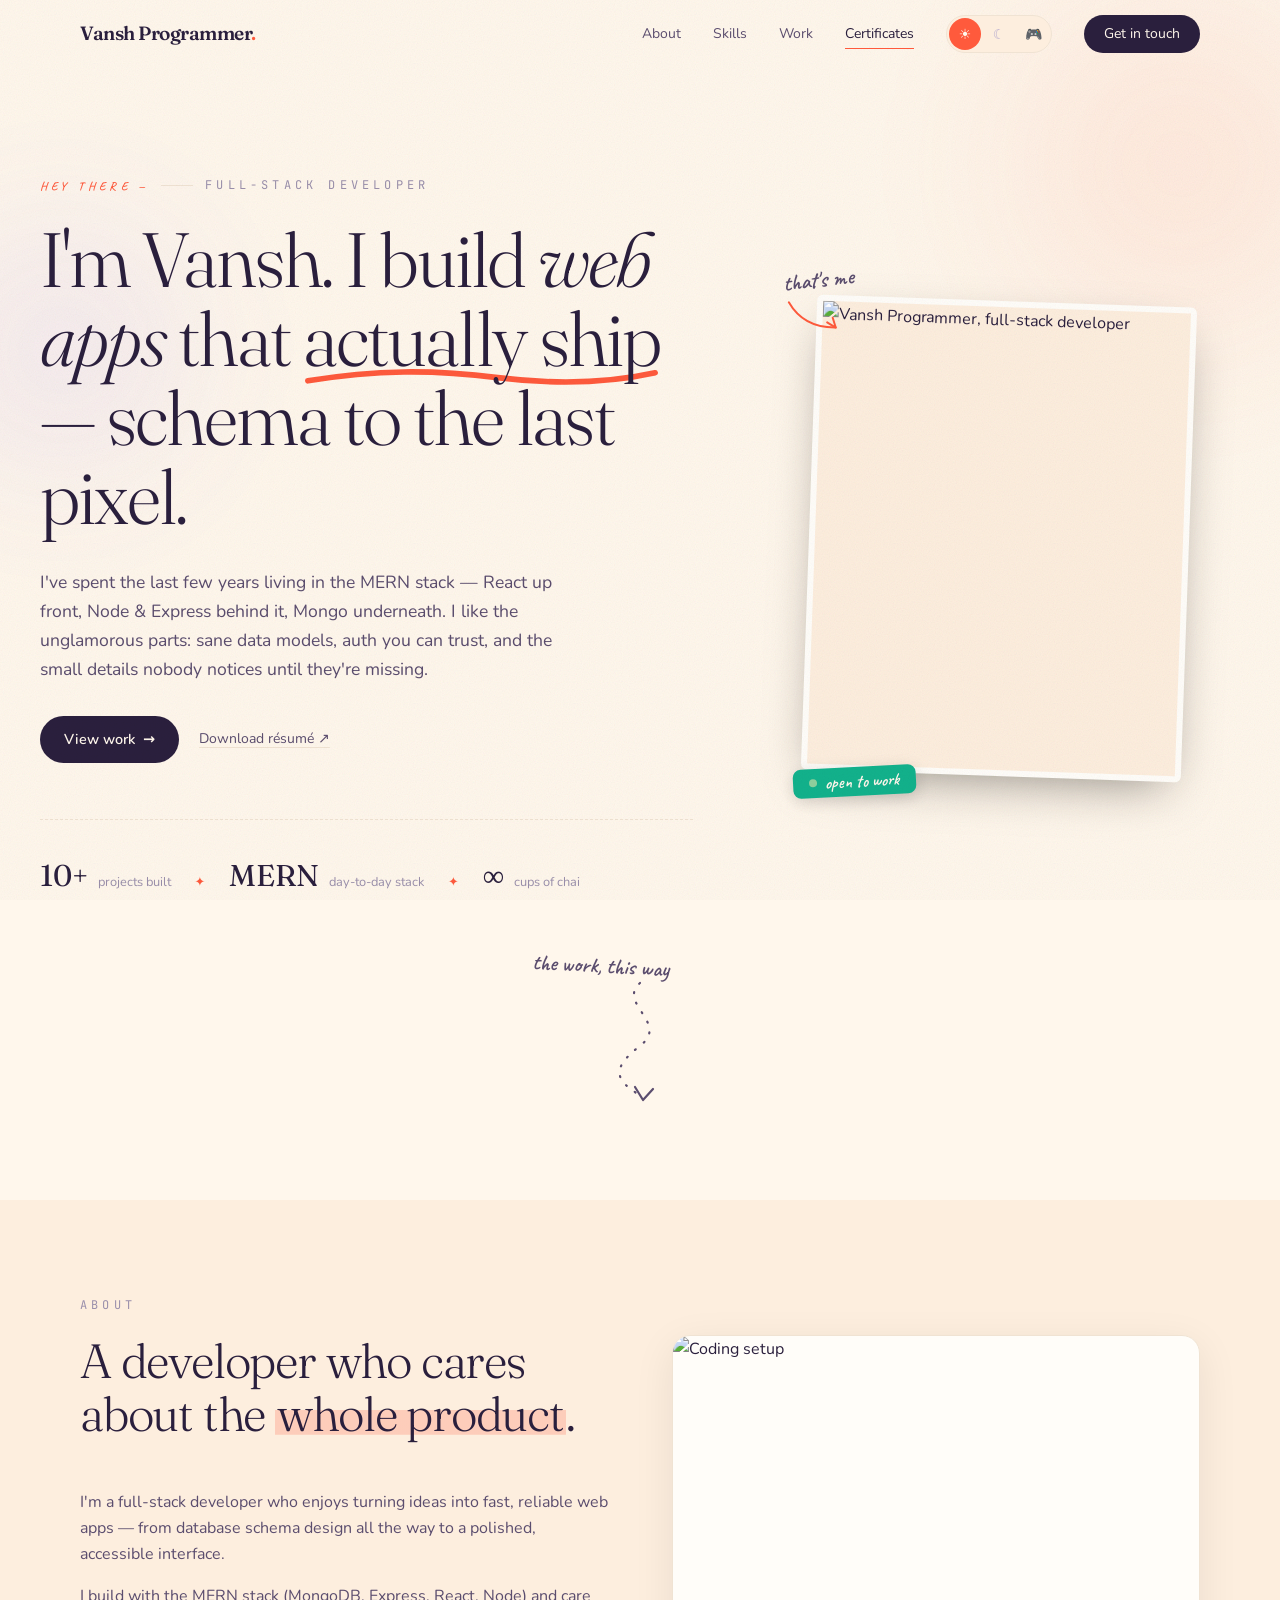
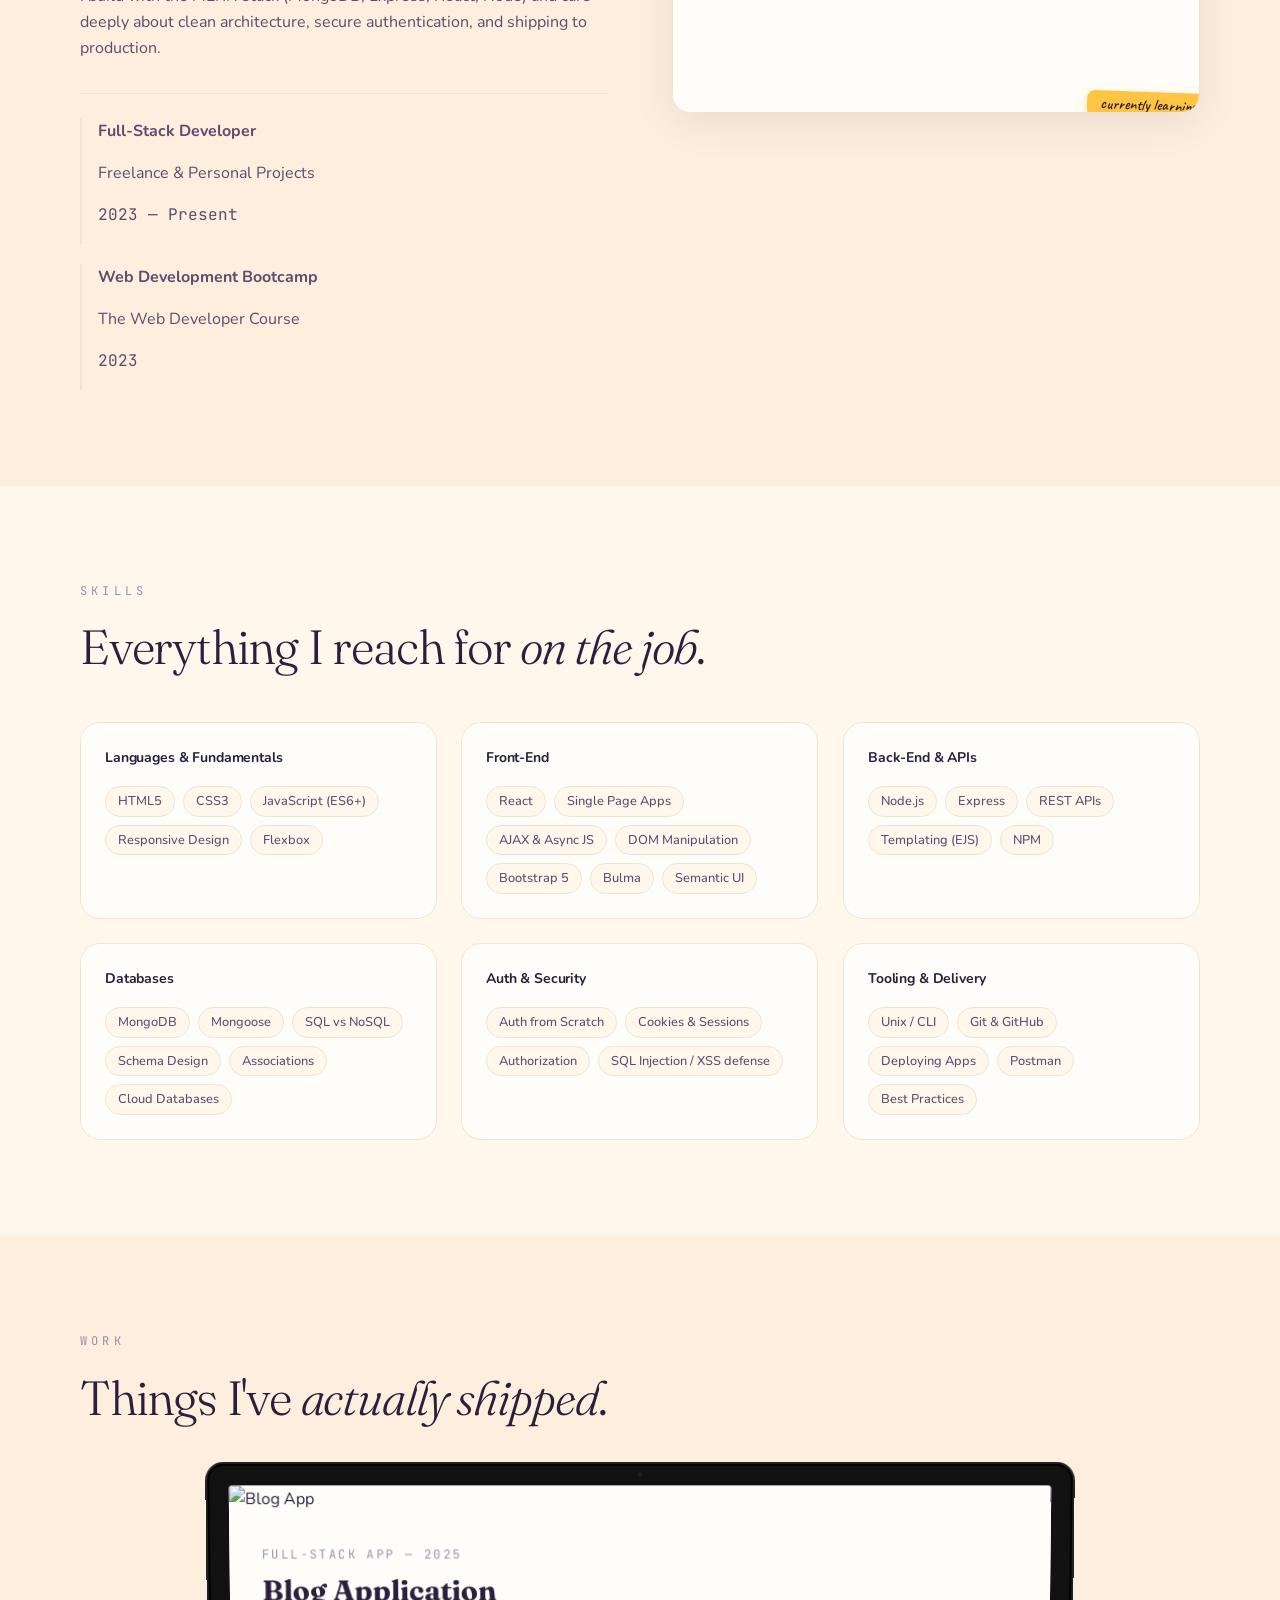
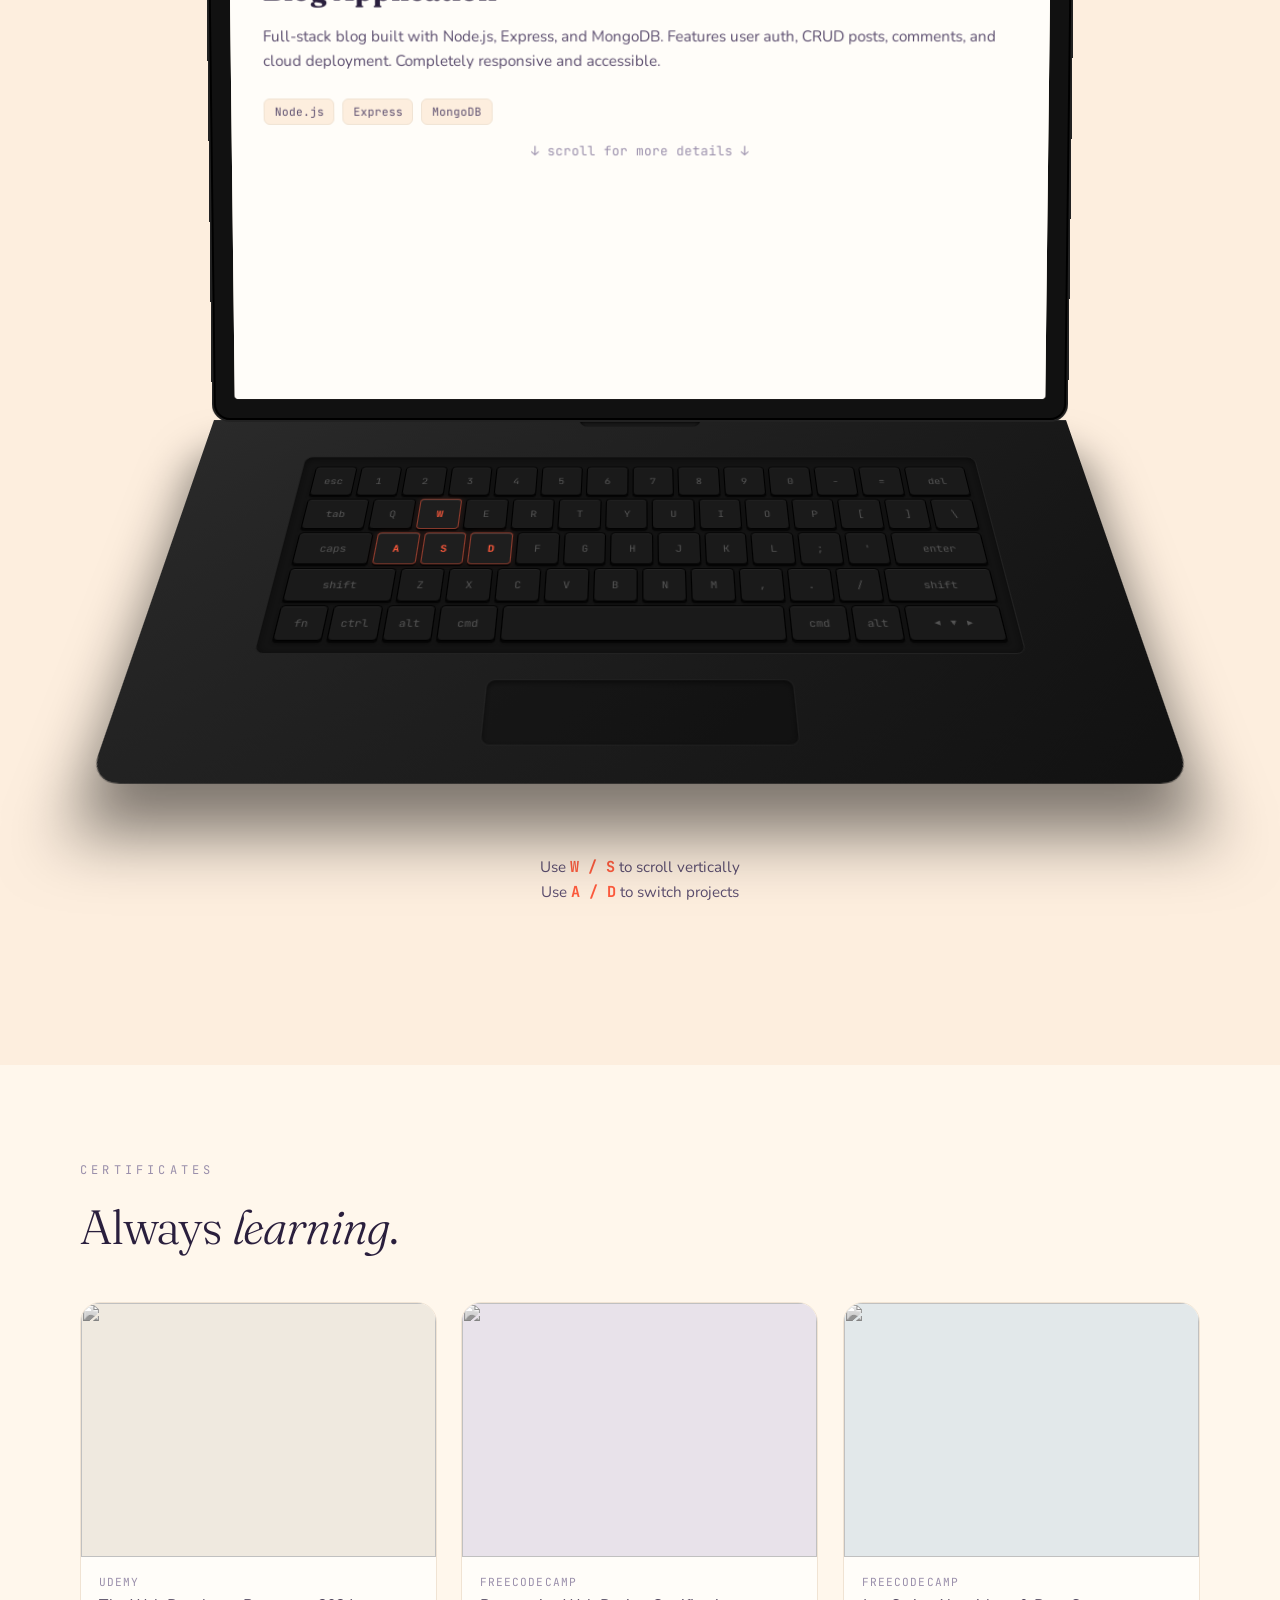
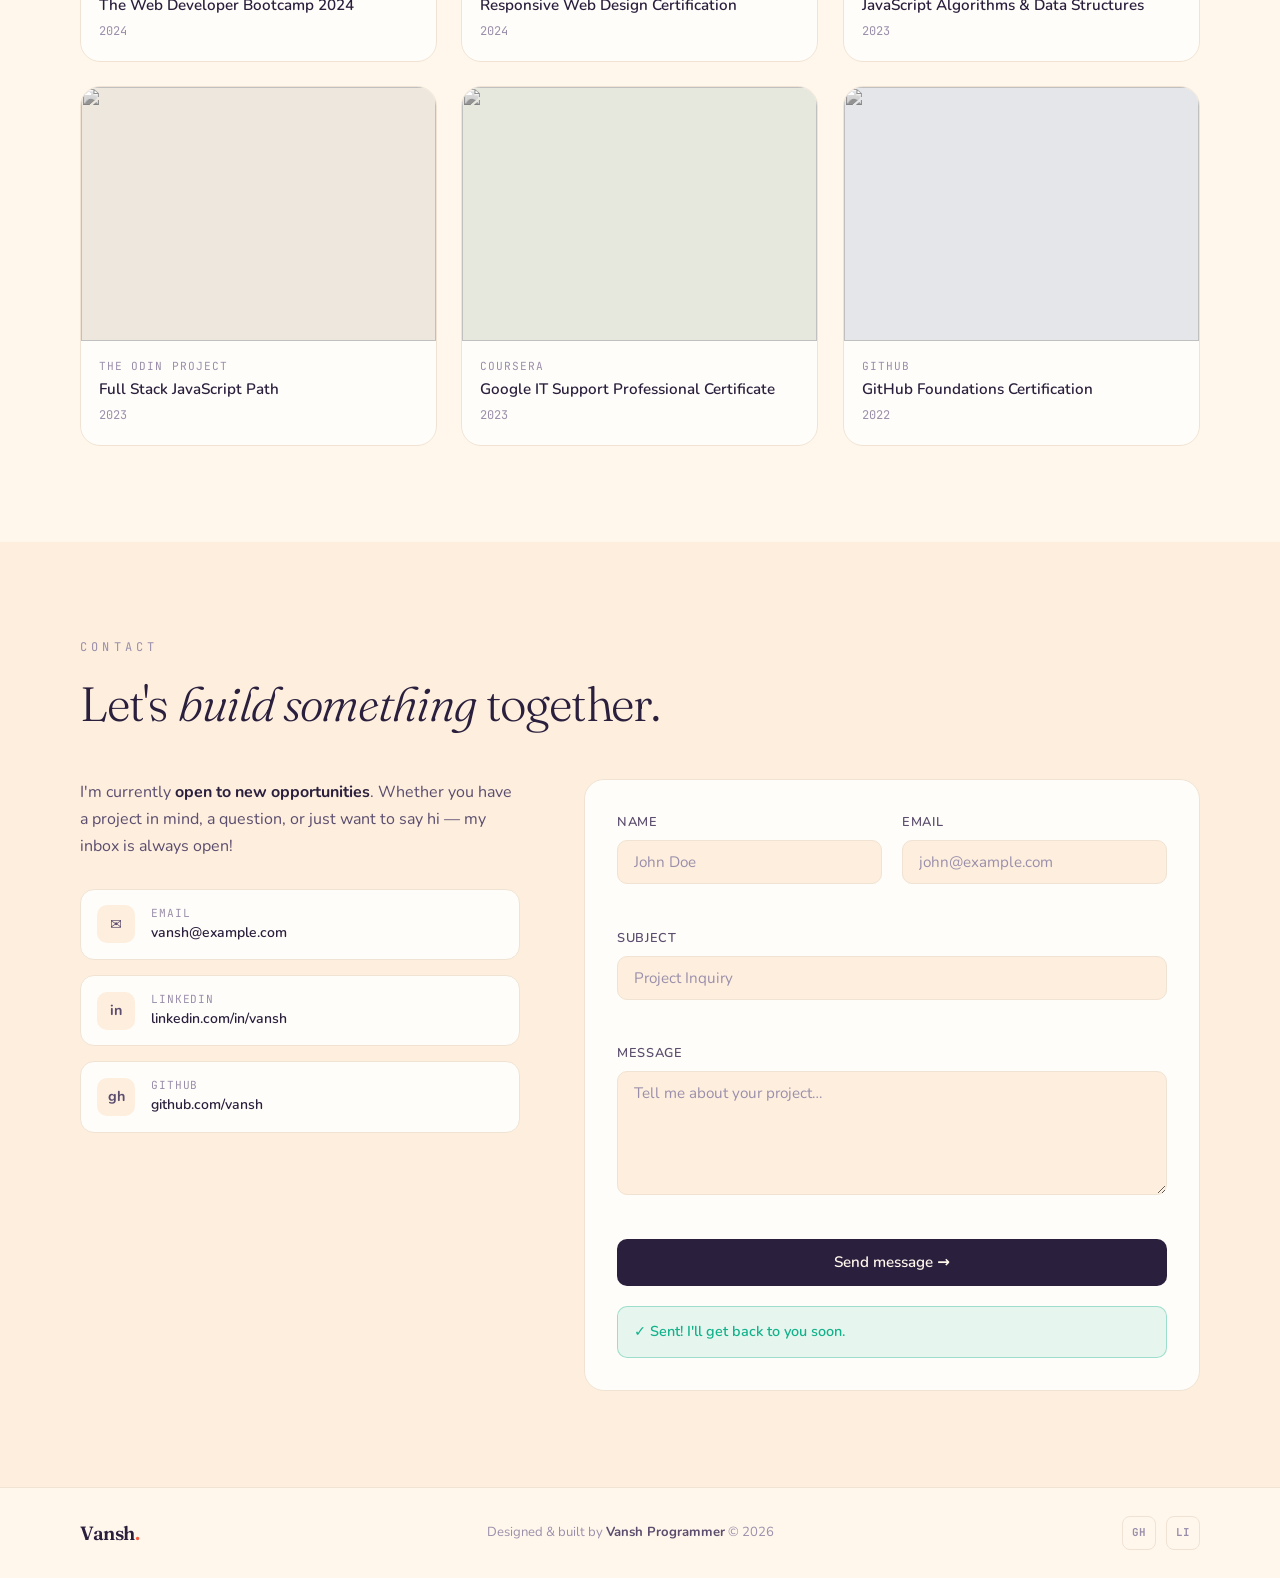
==== commit 3bd437c3: "Implement interactive 3D laptop showcase with WASD controls for project navigation" ====
--- a/index.html
+++ b/index.html
@@ -331,7 +331,7 @@
     </section>
 
     <!-- ══════════════════════════════════════════════════════════
-         PROJECTS / SHOWCASE
+         PROJECTS / SHOWCASE (INTERACTIVE LAPTOP)
     ══════════════════════════════════════════════════════════ -->
     <section id="showcase" class="section showcase-section">
       <div class="container">
@@ -339,135 +339,88 @@
         <h2 class="section-heading reveal">Things I've <em>actually shipped</em>.</h2>
       </div>
 
-      <div class="projects-grid container">
-
-        <article class="project-card reveal" style="--tint:#eae6dc">
-          <a href="#" class="project-img-link" target="_blank" rel="noopener noreferrer">
-            <div class="project-img-wrap">
-              <img src="https://images.unsplash.com/photo-1461749280684-dccba630e2f6?w=700&h=840&fit=crop&auto=format&q=75" alt="Blog Application" loading="lazy" />
-              <div class="project-img-overlay"><span>Open case study ↗</span></div>
-            </div>
-          </a>
-          <div class="project-info">
-            <p class="project-meta font-mono">Full-Stack App — 2025</p>
-            <h3 class="project-title">Blog Application</h3>
-            <p class="project-desc">Full-stack blog built with Node.js, Express, and MongoDB. Features user auth, CRUD posts, comments, and cloud deployment.</p>
-            <div class="project-tags">
-              <span class="tag">Node.js</span><span class="tag">Express</span><span class="tag">MongoDB</span><span class="tag">EJS</span>
-            </div>
-            <div class="project-links">
-              <a href="#" class="proj-link">GitHub ↗</a>
-              <a href="#" class="proj-link">Live demo ↗</a>
-            </div>
-          </div>
-        </article>
-
-        <article class="project-card reveal" style="--tint:#e7ded4">
-          <a href="#" class="project-img-link" target="_blank" rel="noopener noreferrer">
-            <div class="project-img-wrap">
-              <img src="https://images.unsplash.com/photo-1519681393784-d120267933ba?w=700&h=840&fit=crop&auto=format&q=75" alt="YelpCamp Clone" loading="lazy" />
-              <div class="project-img-overlay"><span>Open case study ↗</span></div>
-            </div>
-          </a>
-          <div class="project-info">
-            <p class="project-meta font-mono">Full-Stack App — 2024</p>
-            <h3 class="project-title">YelpCamp Clone</h3>
-            <p class="project-desc">Yelp-like campground review app with full authentication, image uploads, maps integration, and complex data associations.</p>
-            <div class="project-tags">
-              <span class="tag">Express</span><span class="tag">MongoDB</span><span class="tag">Passport.js</span><span class="tag">Mapbox</span>
-            </div>
-            <div class="project-links">
-              <a href="#" class="proj-link">GitHub ↗</a>
-              <a href="#" class="proj-link">Live demo ↗</a>
-            </div>
-          </div>
-        </article>
-
-        <article class="project-card reveal" style="--tint:#dfe4e2">
-          <a href="#" class="project-img-link" target="_blank" rel="noopener noreferrer">
-            <div class="project-img-wrap">
-              <img src="https://images.unsplash.com/photo-1550745165-9bc0b252726f?w=700&h=840&fit=crop&auto=format&q=75" alt="Animated Todo List" loading="lazy" />
-              <div class="project-img-overlay"><span>Open case study ↗</span></div>
-            </div>
-          </a>
-          <div class="project-info">
-            <p class="project-meta font-mono">Frontend — 2024</p>
-            <h3 class="project-title">Animated Todo List</h3>
-            <p class="project-desc">Beautiful animated todo list with smooth CSS transitions, local storage persistence, and a clean minimal UI built in vanilla JavaScript.</p>
-            <div class="project-tags">
-              <span class="tag">HTML5</span><span class="tag">CSS3</span><span class="tag">JavaScript</span><span class="tag">LocalStorage</span>
-            </div>
-            <div class="project-links">
-              <a href="#" class="proj-link">GitHub ↗</a>
-              <a href="#" class="proj-link">Live demo ↗</a>
-            </div>
-          </div>
-        </article>
-
-        <article class="project-card reveal" style="--tint:#e6e0ea">
-          <a href="#" class="project-img-link" target="_blank" rel="noopener noreferrer">
-            <div class="project-img-wrap">
-              <img src="https://images.unsplash.com/photo-1503676260728-1c00da094a0b?w=700&h=840&fit=crop&auto=format&q=75" alt="Photographer Portfolio" loading="lazy" />
-              <div class="project-img-overlay"><span>Open case study ↗</span></div>
-            </div>
-          </a>
-          <div class="project-info">
-            <p class="project-meta font-mono">Landing Page — 2024</p>
-            <h3 class="project-title">Photographer Portfolio</h3>
-            <p class="project-desc">Stunning, fully responsive photographer's portfolio with masonry gallery, lightbox, and smooth parallax scrolling effects.</p>
-            <div class="project-tags">
-              <span class="tag">HTML5</span><span class="tag">CSS3</span><span class="tag">JavaScript</span><span class="tag">Bootstrap</span>
-            </div>
-            <div class="project-links">
-              <a href="#" class="proj-link">GitHub ↗</a>
-              <a href="#" class="proj-link">Live demo ↗</a>
-            </div>
-          </div>
-        </article>
-
-        <article class="project-card reveal" style="--tint:#e3e7dc">
-          <a href="#" class="project-img-link" target="_blank" rel="noopener noreferrer">
-            <div class="project-img-wrap">
-              <img src="https://images.unsplash.com/photo-1542831371-29b0f74f9713?w=700&h=840&fit=crop&auto=format&q=75" alt="Startup Landing Page" loading="lazy" />
-              <div class="project-img-overlay"><span>Open case study ↗</span></div>
-            </div>
-          </a>
-          <div class="project-info">
-            <p class="project-meta font-mono">Landing Page — 2023</p>
-            <h3 class="project-title">Startup Landing Page</h3>
-            <p class="project-desc">Responsive startup landing page with hero section, feature cards, pricing table, testimonials, and newsletter signup with form validation.</p>
-            <div class="project-tags">
-              <span class="tag">HTML5</span><span class="tag">CSS3</span><span class="tag">Bootstrap 5</span><span class="tag">Forms</span>
-            </div>
-            <div class="project-links">
-              <a href="#" class="proj-link">GitHub ↗</a>
-              <a href="#" class="proj-link">Live demo ↗</a>
-            </div>
-          </div>
-        </article>
-
-        <article class="project-card reveal" style="--tint:#e8e5dd">
-          <a href="#" class="project-img-link" target="_blank" rel="noopener noreferrer">
-            <div class="project-img-wrap">
-              <img src="https://images.unsplash.com/photo-1517842645767-c639042777db?w=700&h=840&fit=crop&auto=format&q=75" alt="JS Browser Game" loading="lazy" />
-              <div class="project-img-overlay"><span>Open case study ↗</span></div>
-            </div>
-          </a>
-          <div class="project-info">
-            <p class="project-meta font-mono">Frontend — 2023</p>
-            <h3 class="project-title">JS Browser Game</h3>
-            <p class="project-desc">Interactive browser-based game with game loop, collision detection, score tracking, and responsive controls — pure vanilla JS.</p>
-            <div class="project-tags">
-              <span class="tag">JavaScript</span><span class="tag">Canvas API</span><span class="tag">DOM API</span>
-            </div>
-            <div class="project-links">
-              <a href="#" class="proj-link">GitHub ↗</a>
-              <a href="#" class="proj-link">Live demo ↗</a>
-            </div>
-          </div>
-        </article>
-
-      </div><!-- /projects-grid -->
+      <div class="laptop-wrapper reveal">
+        <!-- The Laptop Screen (Lid) -->
+        <div class="laptop-lid">
+          <div class="laptop-camera"></div>
+          <div class="laptop-screen-content">
+            <div class="laptop-track" id="laptop-track">
+              
+              <!-- Slide 1 -->
+              <div class="laptop-slide">
+                <img src="https://images.unsplash.com/photo-1461749280684-dccba630e2f6?w=1000&h=600&fit=crop&auto=format&q=80" alt="Blog App" class="slide-img" loading="lazy" />
+                <div class="slide-details">
+                  <p class="slide-meta">Full-Stack App — 2025</p>
+                  <h3 class="slide-title">Blog Application</h3>
+                  <p class="slide-desc">Full-stack blog built with Node.js, Express, and MongoDB. Features user auth, CRUD posts, comments, and cloud deployment. Completely responsive and accessible.</p>
+                  <div class="slide-tags">
+                    <span class="slide-tag">Node.js</span><span class="slide-tag">Express</span><span class="slide-tag">MongoDB</span>
+                  </div>
+                  <p class="scroll-hint">↓ scroll for more details ↓</p>
+                  <div style="height: 150px;"></div> <!-- Fake extra content to demonstrate scrolling -->
+                </div>
+              </div>
+
+              <!-- Slide 2 -->
+              <div class="laptop-slide">
+                <img src="https://images.unsplash.com/photo-1519681393784-d120267933ba?w=1000&h=600&fit=crop&auto=format&q=80" alt="YelpCamp" class="slide-img" loading="lazy" />
+                <div class="slide-details">
+                  <p class="slide-meta">Full-Stack App — 2024</p>
+                  <h3 class="slide-title">YelpCamp Clone</h3>
+                  <p class="slide-desc">Yelp-like campground review app with full authentication, image uploads, maps integration, and complex data associations.</p>
+                  <div class="slide-tags">
+                    <span class="slide-tag">Express</span><span class="slide-tag">Mapbox</span>
+                  </div>
+                  <p class="scroll-hint">↓ scroll for more details ↓</p>
+                  <div style="height: 150px;"></div>
+                </div>
+              </div>
+
+              <!-- Slide 3 -->
+              <div class="laptop-slide">
+                <img src="https://images.unsplash.com/photo-1550745165-9bc0b252726f?w=1000&h=600&fit=crop&auto=format&q=80" alt="Todo List" class="slide-img" loading="lazy" />
+                <div class="slide-details">
+                  <p class="slide-meta">Frontend — 2024</p>
+                  <h3 class="slide-title">Animated Todo List</h3>
+                  <p class="slide-desc">Beautiful animated todo list with smooth CSS transitions, local storage persistence, and a clean minimal UI built in vanilla JavaScript.</p>
+                  <div class="slide-tags">
+                    <span class="slide-tag">Vanilla JS</span><span class="slide-tag">CSS3</span>
+                  </div>
+                  <p class="scroll-hint">↓ scroll for more details ↓</p>
+                  <div style="height: 150px;"></div>
+                </div>
+              </div>
+
+              <!-- Slide 4 -->
+              <div class="laptop-slide">
+                <img src="https://images.unsplash.com/photo-1503676260728-1c00da094a0b?w=1000&h=600&fit=crop&auto=format&q=80" alt="Portfolio" class="slide-img" loading="lazy" />
+                <div class="slide-details">
+                  <p class="slide-meta">Landing Page — 2024</p>
+                  <h3 class="slide-title">Photographer Portfolio</h3>
+                  <p class="slide-desc">Stunning, fully responsive photographer's portfolio with masonry gallery, lightbox, and smooth parallax scrolling effects.</p>
+                  <div class="slide-tags">
+                    <span class="slide-tag">HTML5</span><span class="slide-tag">Bootstrap</span>
+                  </div>
+                  <p class="scroll-hint">↓ scroll for more details ↓</p>
+                  <div style="height: 150px;"></div>
+                </div>
+              </div>
+
+            </div>
+          </div>
+        </div>
+
+        <!-- The Laptop Base (Keyboard Deck) -->
+        <div class="laptop-deck">
+          <div id="laptop-keyboard" class="deck-keyboard"></div>
+          <div class="deck-trackpad"></div>
+        </div>
+        
+        <div class="laptop-instructions">
+          <p>Use <strong>W / S</strong> to scroll vertically</p>
+          <p>Use <strong>A / D</strong> to switch projects</p>
+        </div>
+      </div>
     </section>
 
     <!-- ══════════════════════════════════════════════════════════
@@ -661,6 +614,7 @@
   <script src="js/reveal.js"></script>
   <script src="js/parallax.js"></script>
   <script src="js/form.js"></script>
+  <script src="js/laptop.js"></script>
   <script src="js/main.js"></script>
 
 </body>
--- a/css/projects.css
+++ b/css/projects.css
@@ -1,94 +1,115 @@
 /* ============================================================
-   projects.css — Showcase / Projects Section
-   3-column card grid with image, overlay, tags, and links.
+   projects.css — Interactive 3D Laptop Showcase
+   WASD-controlled laptop showing project pages.
 ============================================================ */
 
-.showcase-section { background: var(--color-sand); }
-
-.projects-grid {
-  display: grid;
-  grid-template-columns: 1fr;
-  gap: 2.5rem;
-  margin-top: 2.5rem;
-}
-@media (min-width: 48rem) { .projects-grid { grid-template-columns: repeat(2, 1fr); } }
-@media (min-width: 64rem) { .projects-grid { grid-template-columns: repeat(3, 1fr); } }
-
-/* ── Card ───────────────────────────────────────────────────── */
-.project-card {
+.showcase-section {
+  background: var(--color-sand);
+  overflow: hidden;
+}
+
+.laptop-wrapper {
+  max-width: 900px;
+  margin: 2rem auto 4rem;
+  padding: 0 1.5rem;
+  perspective: 1200px;
+}
+
+/* ── 1. The Screen (Lid) ────────────────────────────────────── */
+.laptop-lid {
+  background: #111;
+  border-radius: 16px;
+  padding: 2.5%;
+  box-shadow:
+    0 0 0 2px #222,
+    inset 0 0 0 2px #000;
+  position: relative;
+  z-index: 10;
+  transform-origin: bottom;
+  /* Very slight tilt away from user */
+  transform: rotateX(-2deg);
+}
+
+.laptop-camera {
+  position: absolute;
+  top: 1.25%; left: 50%;
+  transform: translateX(-50%);
+  width: 6px; height: 6px;
+  background: #222;
+  border-radius: 50%;
+  box-shadow: inset 0 0 2px #000;
+}
+
+.laptop-screen-content {
+  background: var(--color-paper);
+  aspect-ratio: 16/10;
+  overflow: hidden;
+  position: relative;
+  border-radius: 4px;
+}
+
+.laptop-track {
+  display: flex;
+  height: 100%;
+  /* Transition handles horizontal scrolling smoothly */
+  transition: transform 0.6s cubic-bezier(0.22, 1, 0.36, 1);
+  will-change: transform;
+}
+
+/* ── 2. Inside the Screen (Projects) ────────────────────────── */
+.laptop-slide {
+  width: 100%;
+  height: 100%;
+  flex-shrink: 0;
+  overflow-y: auto;
+  scrollbar-width: none; /* Firefox */
   background: var(--color-card);
-  border: 1px solid var(--color-line);
-  border-radius: var(--radius);
-  overflow: hidden;
-  transition: box-shadow 0.35s, transform 0.35s;
-}
-.project-card:hover {
-  transform: translateY(-5px);
-  box-shadow: 0 20px 50px rgba(0,0,0,0.1);
-}
-
-/* ── Image area ─────────────────────────────────────────────── */
-.project-img-link { display: block; }
-
-.project-img-wrap {
-  position: relative;
-  aspect-ratio: 4 / 5;
-  overflow: hidden;
-  background: var(--tint, var(--color-sand));
-}
-.project-img-wrap img {
-  width: 100%; height: 100%;
-  object-fit: cover;
-  transition: transform 1.2s cubic-bezier(0.22, 1, 0.36, 1);
-}
-.project-card:hover .project-img-wrap img { transform: scale(1.05); }
-
-/* Hover overlay */
-.project-img-overlay {
-  position: absolute;
-  inset: 0;
-  background: color-mix(in srgb, var(--color-ink) 70%, transparent);
-  display: flex;
-  align-items: center;
-  justify-content: center;
-  color: var(--color-paper);
-  font-size: 0.875rem;
-  opacity: 0;
-  transition: opacity 0.35s;
-}
-.project-card:hover .project-img-overlay { opacity: 1; }
-
-/* ── Text area ──────────────────────────────────────────────── */
-.project-info  { padding: 1.25rem 1.25rem 1.5rem; }
-
-.project-meta {
-  font-size: 0.7rem;
-  letter-spacing: 0.3em;
+}
+.laptop-slide::-webkit-scrollbar { display: none; /* Chrome/Safari */ }
+
+.slide-img {
+  width: 100%;
+  height: auto;
+  display: block;
+}
+
+.slide-details {
+  padding: 2rem;
+}
+
+.slide-meta {
+  font-family: var(--font-mono);
+  font-size: 0.75rem;
+  letter-spacing: 0.2em;
   text-transform: uppercase;
   color: var(--color-muted);
   margin-bottom: 0.5rem;
 }
-.project-title {
+
+.slide-title {
   font-family: var(--font-display);
-  font-size: 1.3rem;
-  font-weight: 400;
+  font-size: 1.75rem;
   color: var(--color-ink);
-  margin-bottom: 0.6rem;
   line-height: 1.2;
 }
-.project-desc {
-  font-size: 0.875rem;
+
+.slide-desc {
+  font-size: 0.95rem;
   color: var(--color-ink-soft);
+  margin: 1rem 0;
   line-height: 1.6;
-  margin-bottom: 1rem;
-}
-
-/* ── Tag chips ──────────────────────────────────────────────── */
-.project-tags { display: flex; flex-wrap: wrap; gap: 0.4rem; margin-bottom: 1rem; }
-
-.tag {
-  font-family: var(--font-mono);
-  font-size: 0.68rem;
+}
+
+.slide-tags {
+  display: flex;
+  flex-wrap: wrap;
+  gap: 0.5rem;
+  margin-top: 1.5rem;
+}
+
+.slide-tag {
+  font-family: var(--font-mono);
+  font-size: 0.7rem;
   padding: 0.2rem 0.6rem;
   background: var(--color-sand);
   border: 1px solid var(--color-line);
@@ -96,18 +117,136 @@
   color: var(--color-ink-soft);
 }
 
-/* ── Links ──────────────────────────────────────────────────── */
-.project-links { display: flex; gap: 1rem; }
-
-.proj-link {
+/* ── 3. The Keyboard Base (Deck) ────────────────────────────── */
+.laptop-deck {
+  background: linear-gradient(135deg, #2a2a2a, #111);
+  border-radius: 0 0 24px 24px;
+  padding: 3rem 4rem 2rem;
+  /* Perspective tilt to lay flat towards user */
+  transform-origin: top;
+  transform: rotateX(45deg);
+  box-shadow: 0 40px 50px rgba(0,0,0,0.5);
+  position: relative;
+  z-index: 5;
+  display: flex;
+  flex-direction: column;
+  align-items: center;
+  gap: 1.5rem;
+  border-top: 1px solid #333;
+}
+
+/* Base notch */
+.laptop-deck::before {
+  content: "";
+  position: absolute;
+  top: 0; left: 50%;
+  transform: translateX(-50%);
+  width: 120px;
+  height: 8px;
+  background: #1a1a1a;
+  border-radius: 0 0 8px 8px;
+  box-shadow: inset 0 2px 4px #000;
+}
+
+.deck-keyboard {
+  display: flex;
+  flex-direction: column;
+  gap: 0.25rem;
+  background: #141414;
+  padding: 0.75rem;
+  border-radius: 8px;
+  border: 1px solid #222;
+  box-shadow: inset 0 2px 10px rgba(0,0,0,0.5);
+  width: 90%;
+  max-width: 650px;
+}
+
+.key-row {
+  display: flex;
+  gap: 0.25rem;
+  justify-content: space-between;
+}
+
+.key {
+  flex: 1;
+  height: 2.25rem;
+  background: #1a1a1a;
+  border: 1px solid #000;
+  border-radius: 4px;
+  display: flex;
+  align-items: center;
+  justify-content: center;
+  font-family: var(--font-mono);
+  font-size: 0.65rem;
+  color: #555;
+  box-shadow:
+    inset 0 1px 0 rgba(255,255,255,0.05),
+    0 2px 0 #050505,
+    0 3px 3px rgba(0,0,0,0.4);
+  transition: transform 0.1s, box-shadow 0.1s, color 0.1s, background 0.1s, border-color 0.1s;
+}
+
+/* WASD are visually highlighted even when not pressed */
+.key.highlight {
+  border-color: color-mix(in srgb, var(--color-accent) 50%, transparent);
+  color: var(--color-accent);
+  background: #1e1e1e;
+  box-shadow:
+    inset 0 1px 0 rgba(255,255,255,0.1),
+    0 2px 0 #050505,
+    0 3px 3px rgba(0,0,0,0.4),
+    0 0 6px color-mix(in srgb, var(--color-accent) 15%, transparent);
+  font-weight: bold;
+}
+
+/* Active/Pressed state for WASD */
+.key.pressed {
+  transform: translateY(2px);
+  box-shadow:
+    inset 0 1px 0 rgba(255,255,255,0.05),
+    0 0px 0 #050505,
+    0 1px 1px rgba(0,0,0,0.4);
+  background: var(--color-accent);
+  color: var(--color-paper);
+  border-color: var(--color-accent);
+}
+
+/* Sizing for specific keys to make the layout look authentic */
+.key-space { flex: 6; }
+.key-tab { flex: 1.5; }
+.key-caps { flex: 1.8; }
+.key-enter { flex: 2.2; }
+.key-shift { flex: 2.5; }
+.key-shift-r { flex: 2.5; }
+.key-del { flex: 1.5; }
+.key-cmd { flex: 1.2; }
+.key-arrows { flex: 2; font-size: 0.5rem; letter-spacing: 2px; }
+
+.deck-trackpad {
+  width: 35%;
+  height: 60px;
+  background: rgba(0,0,0,0.25);
+  border-radius: 8px;
+  border: 1px solid rgba(255,255,255,0.05);
+  box-shadow: inset 0 2px 5px rgba(0,0,0,0.5);
+}
+
+.laptop-instructions {
+  text-align: center;
+  margin-top: 3rem;
+  font-size: 0.95rem;
+  color: var(--color-ink-soft);
+}
+.laptop-instructions strong {
+  color: var(--color-accent);
+  font-family: var(--font-mono);
+}
+
+/* Scroll Indicators in HTML */
+.scroll-hint {
+  text-align: center;
   font-size: 0.8rem;
-  color: var(--color-ink-soft);
-  text-decoration: underline;
-  text-decoration-color: var(--color-line);
-  text-underline-offset: 3px;
-  transition: color 0.2s, text-decoration-color 0.2s;
-}
-.proj-link:hover {
-  color: var(--color-accent);
-  text-decoration-color: var(--color-accent);
-}
+  color: var(--color-muted);
+  margin-top: 1rem;
+  font-family: var(--font-mono);
+}
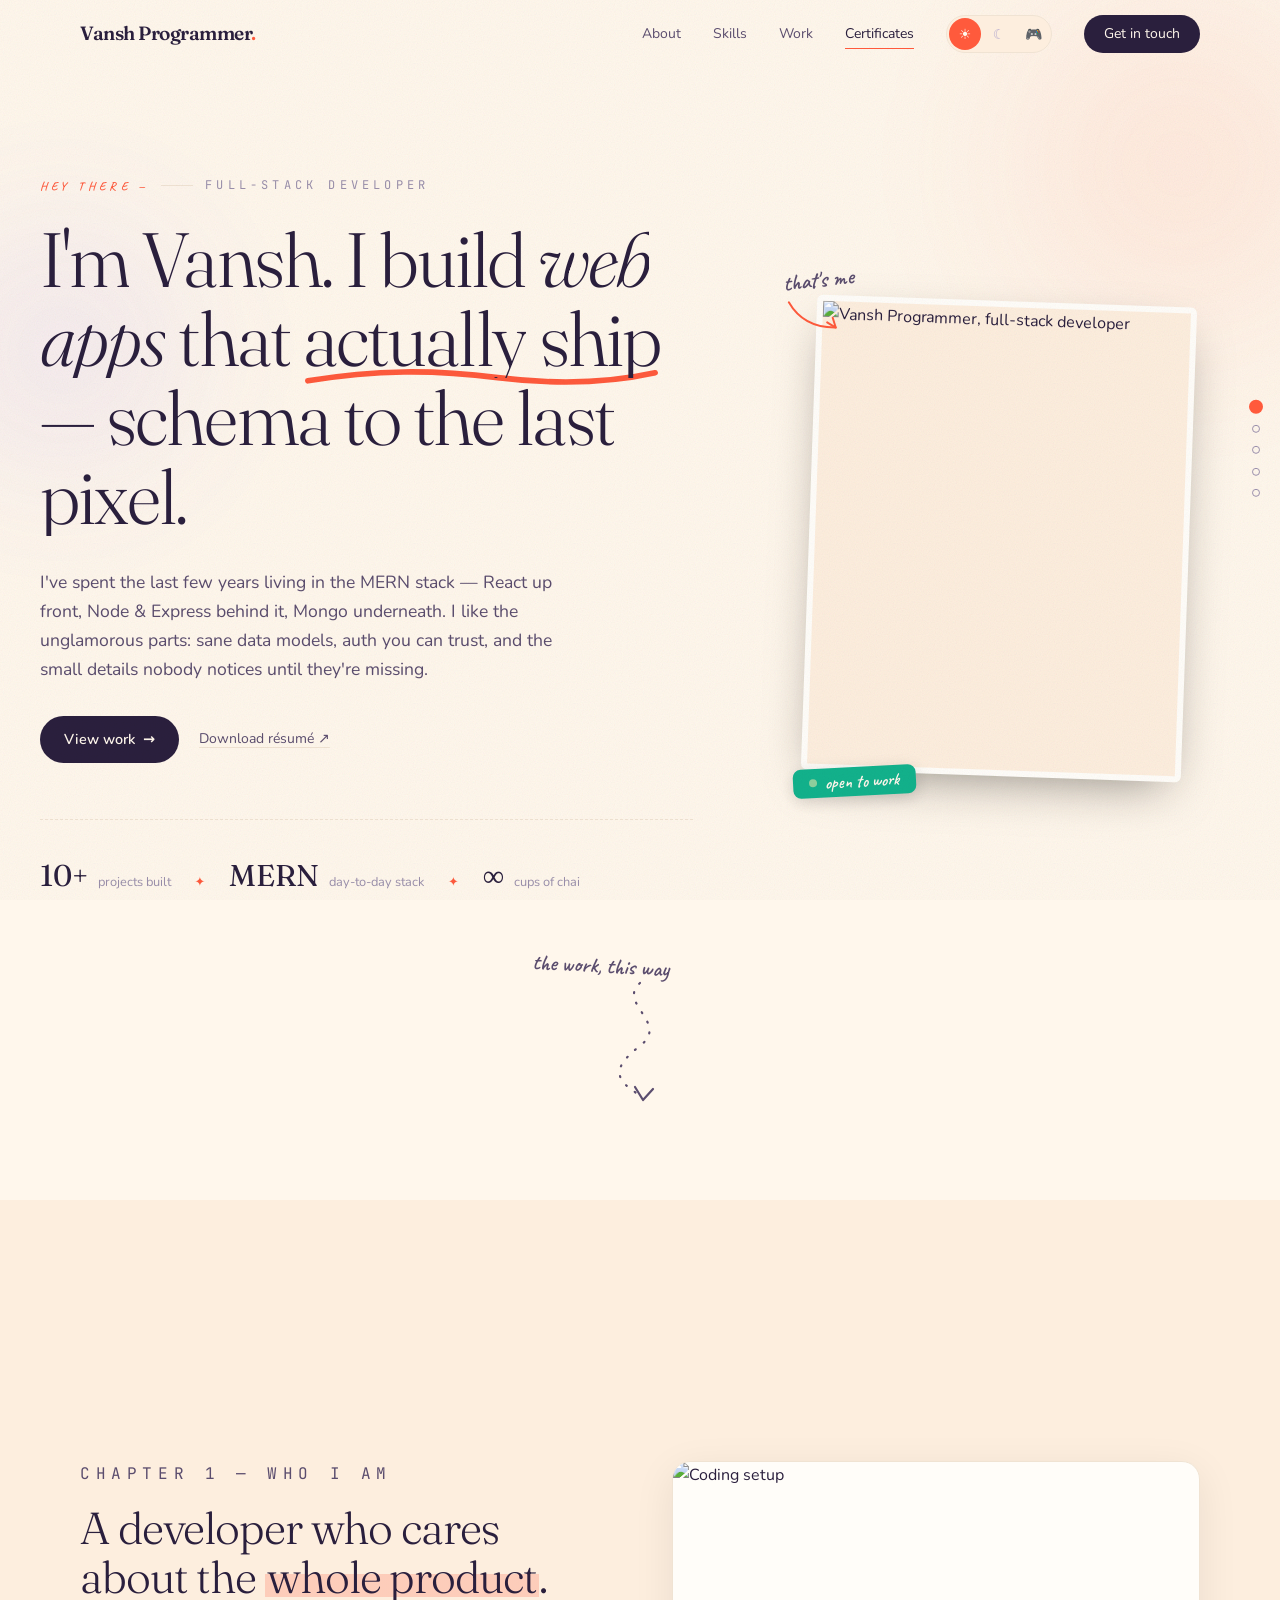
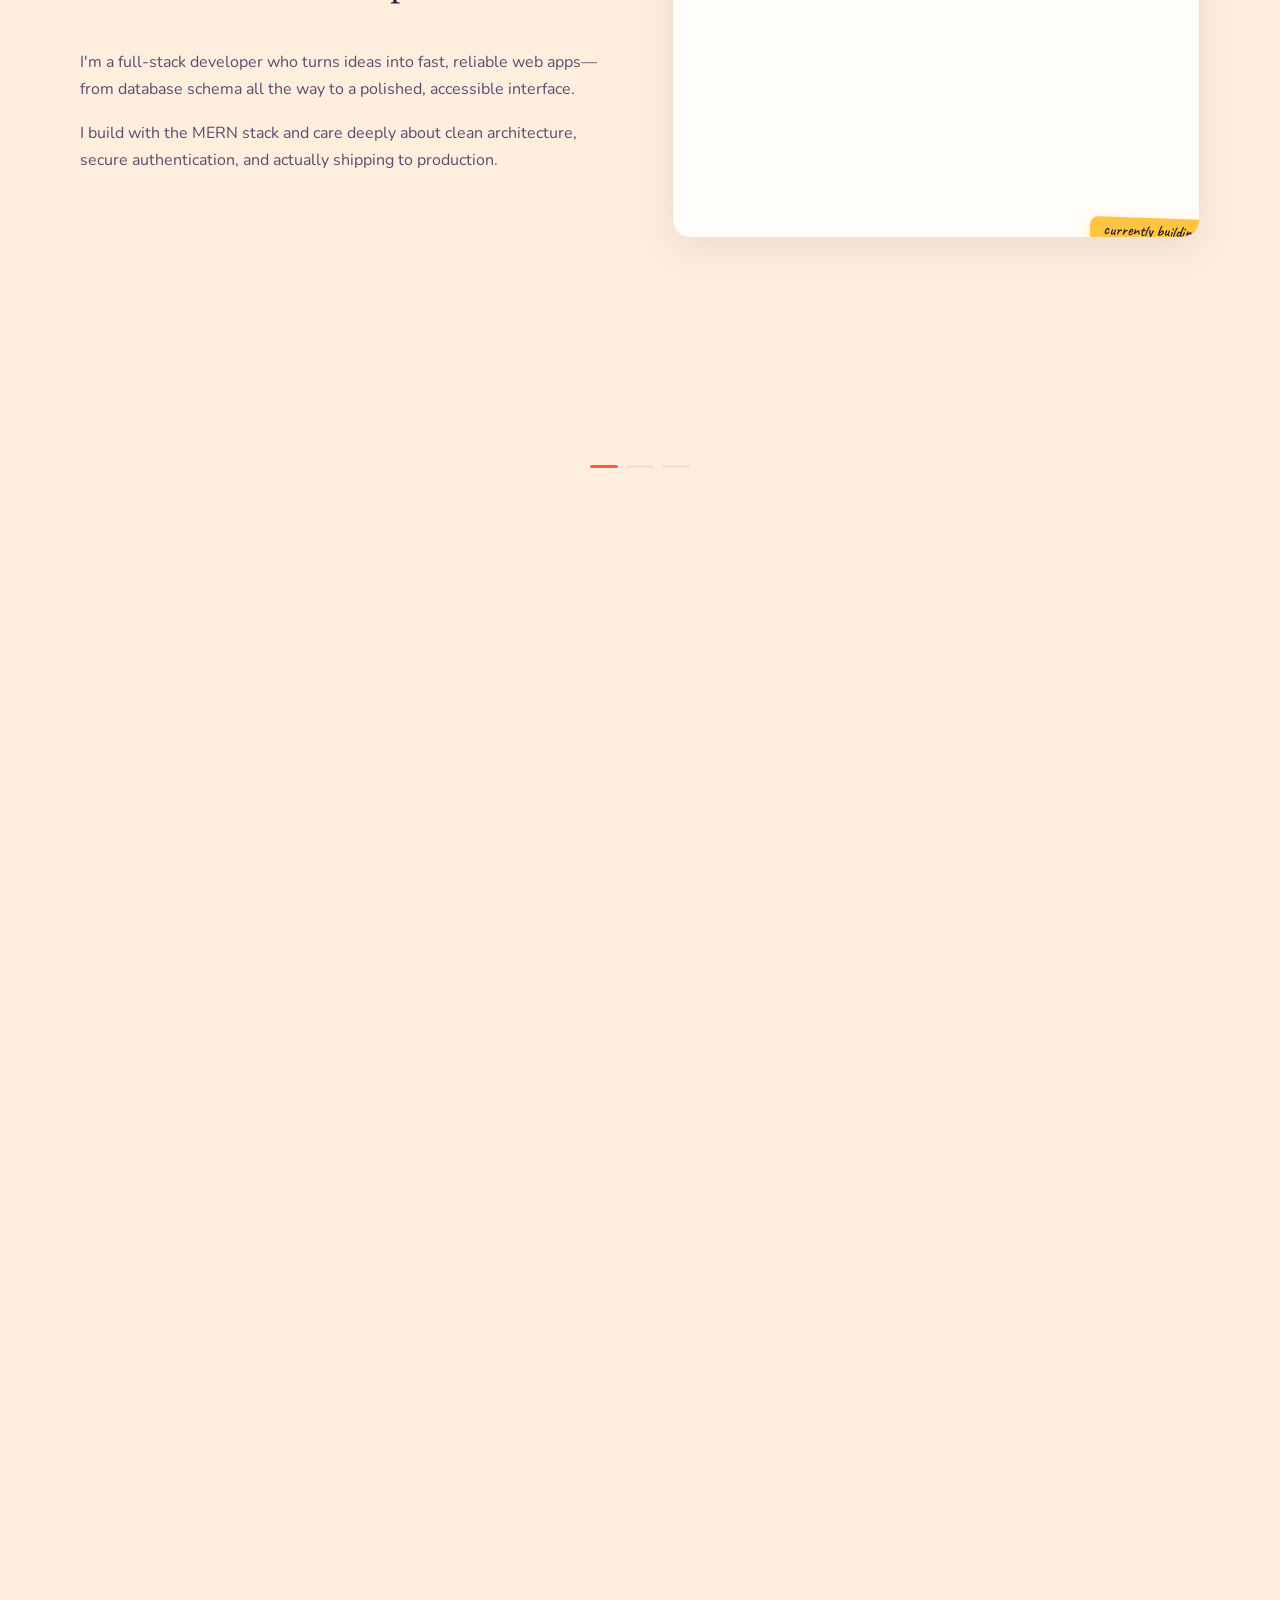
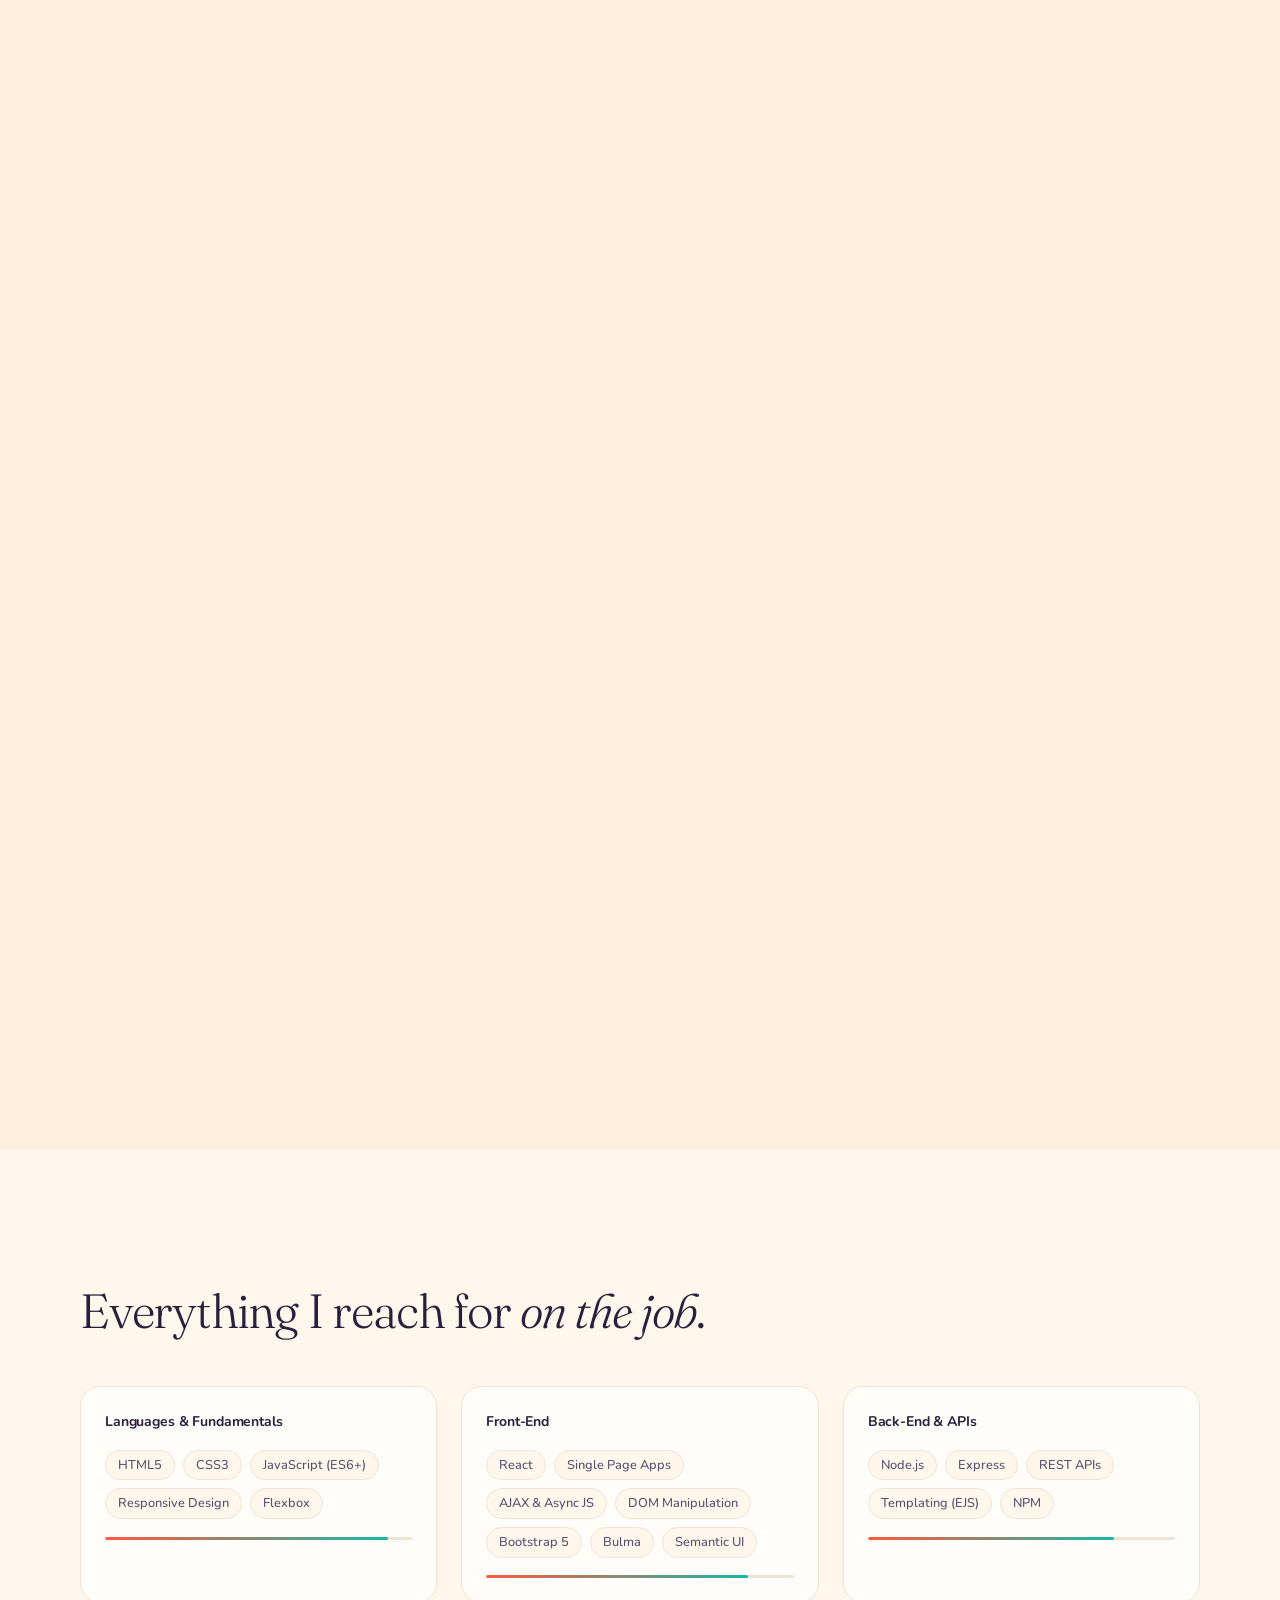
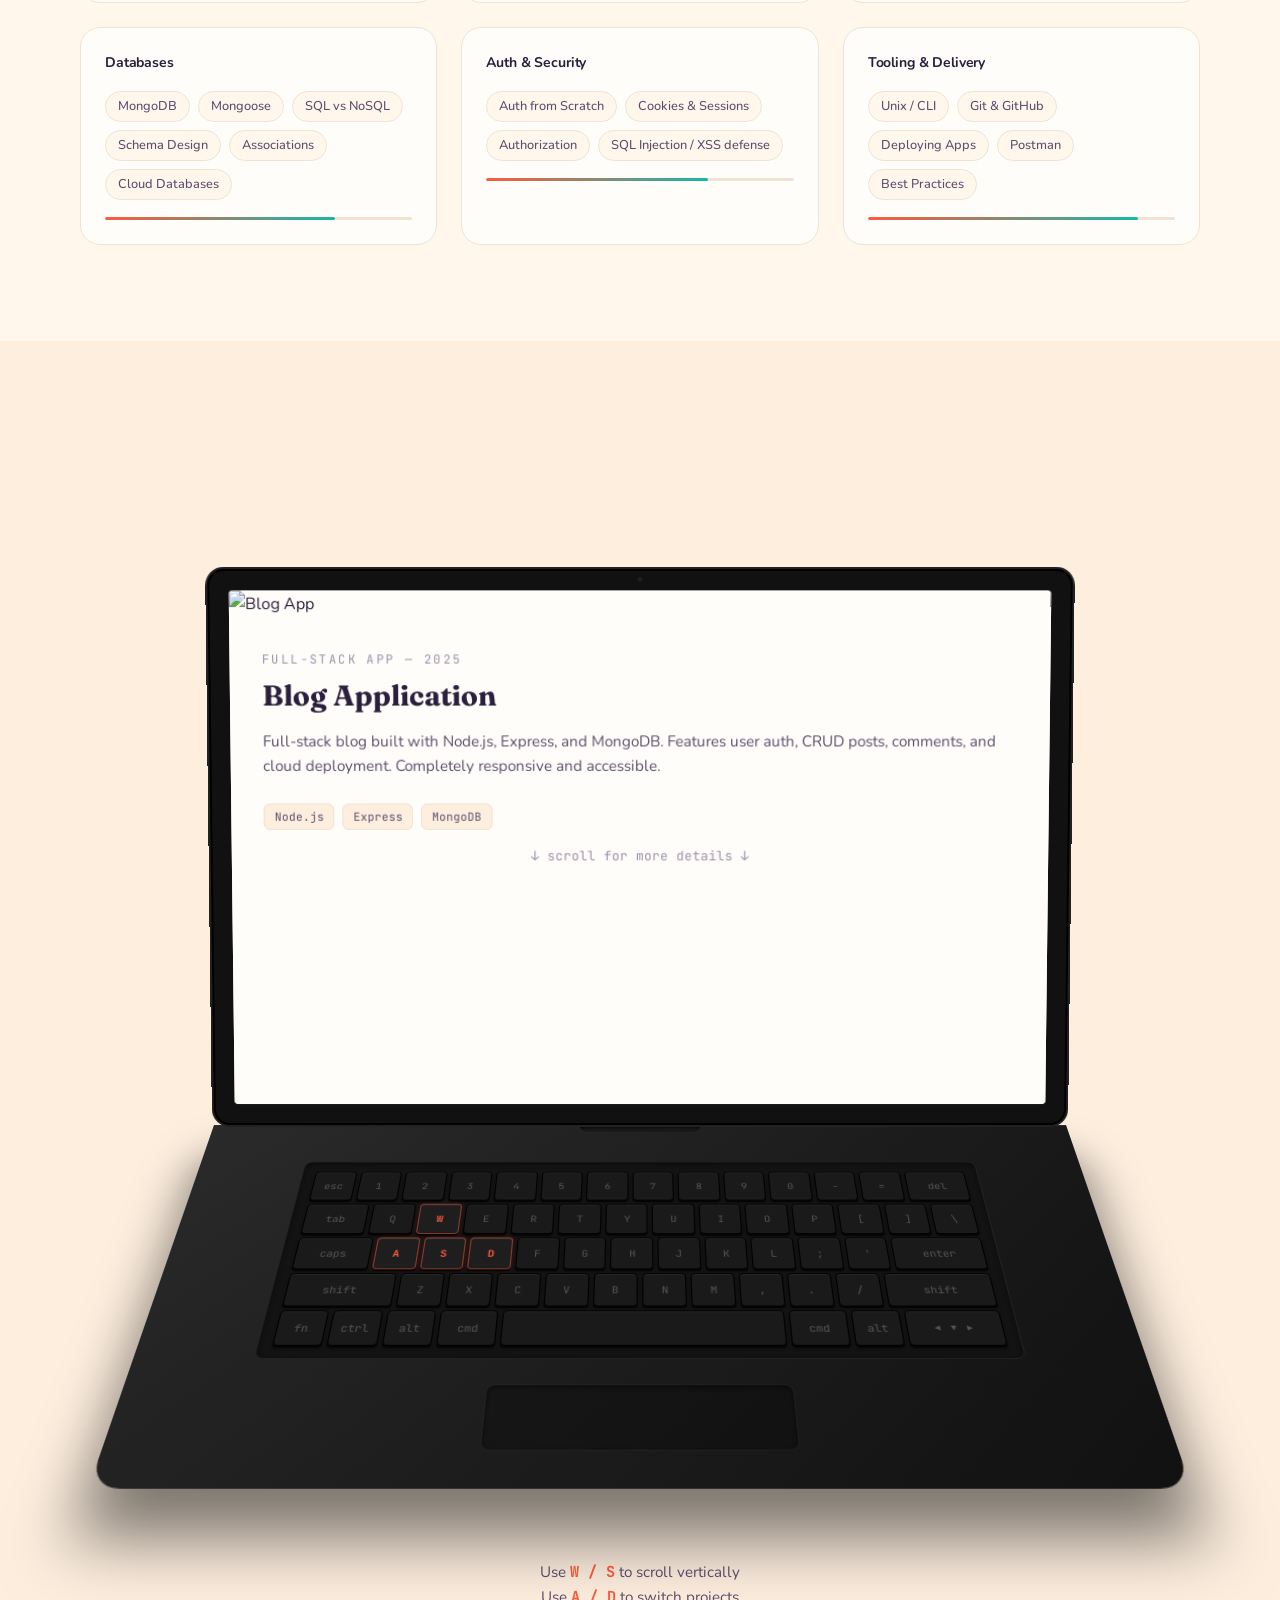
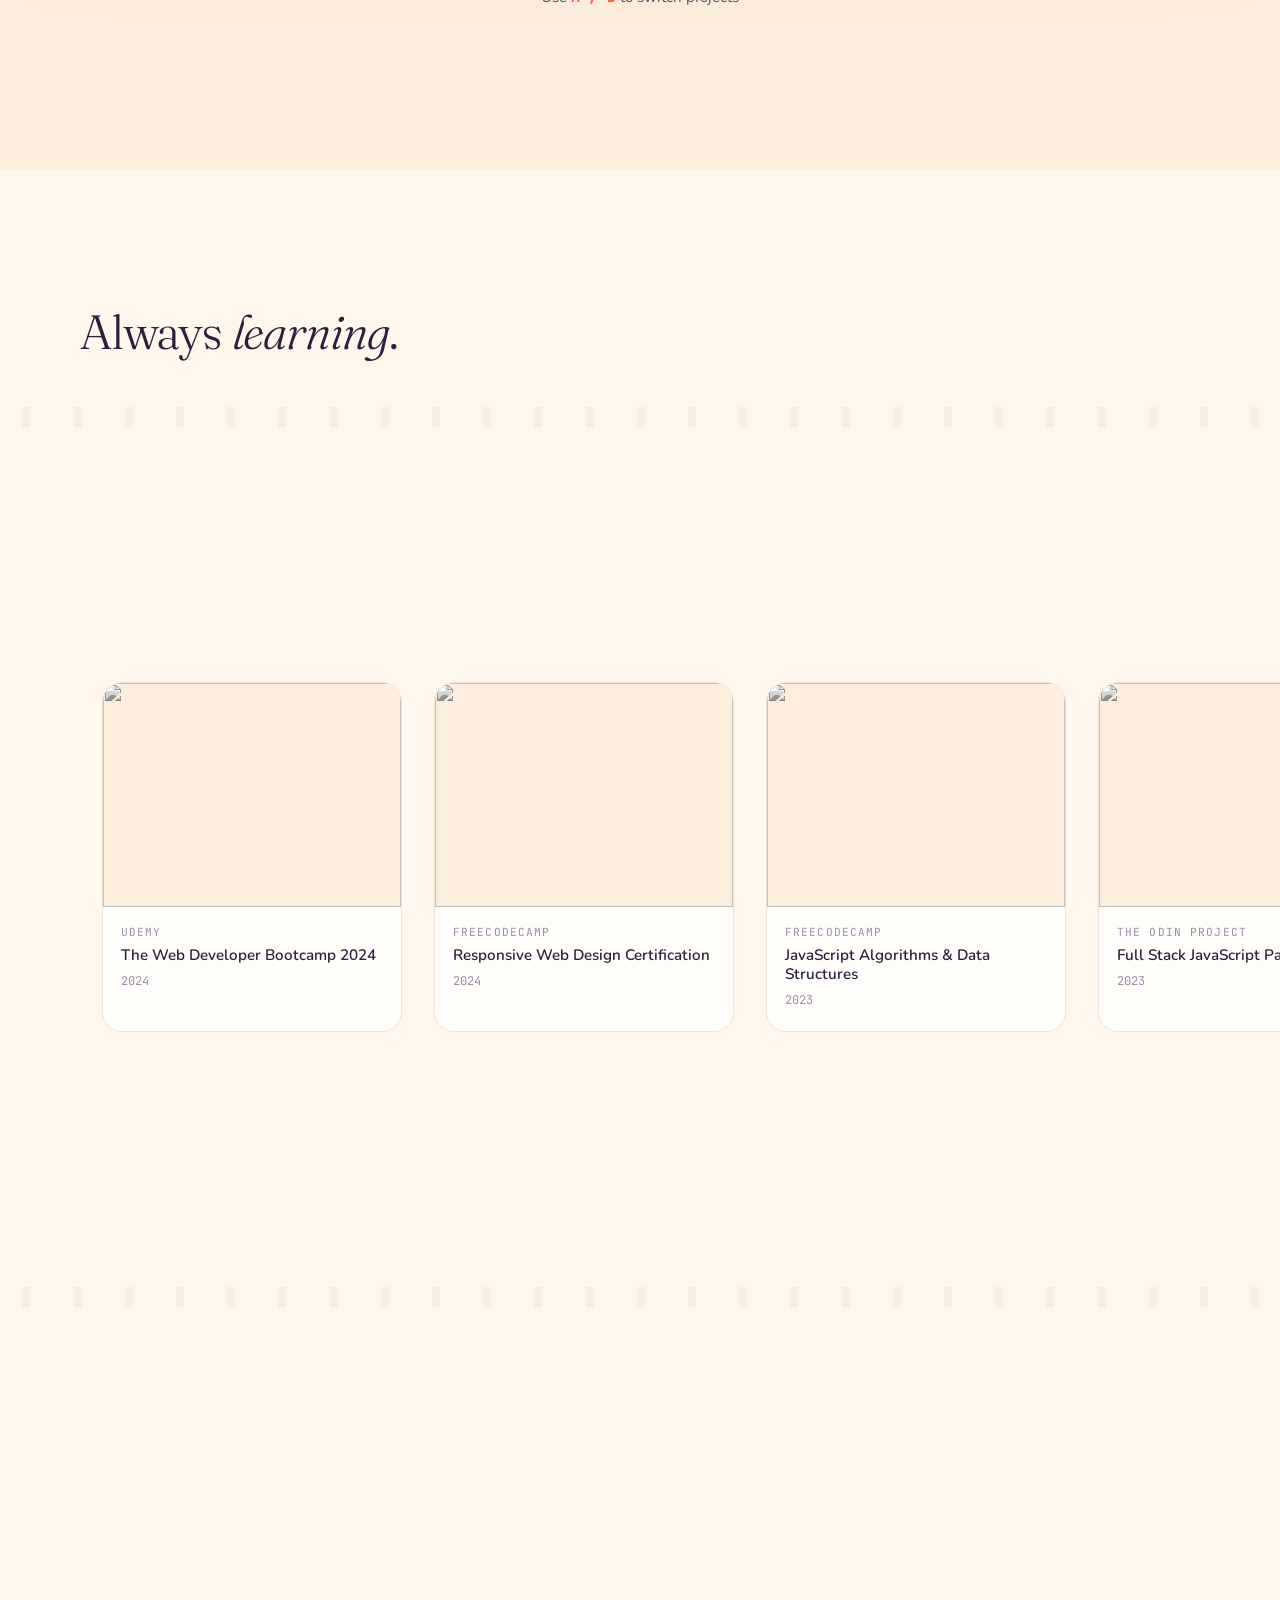
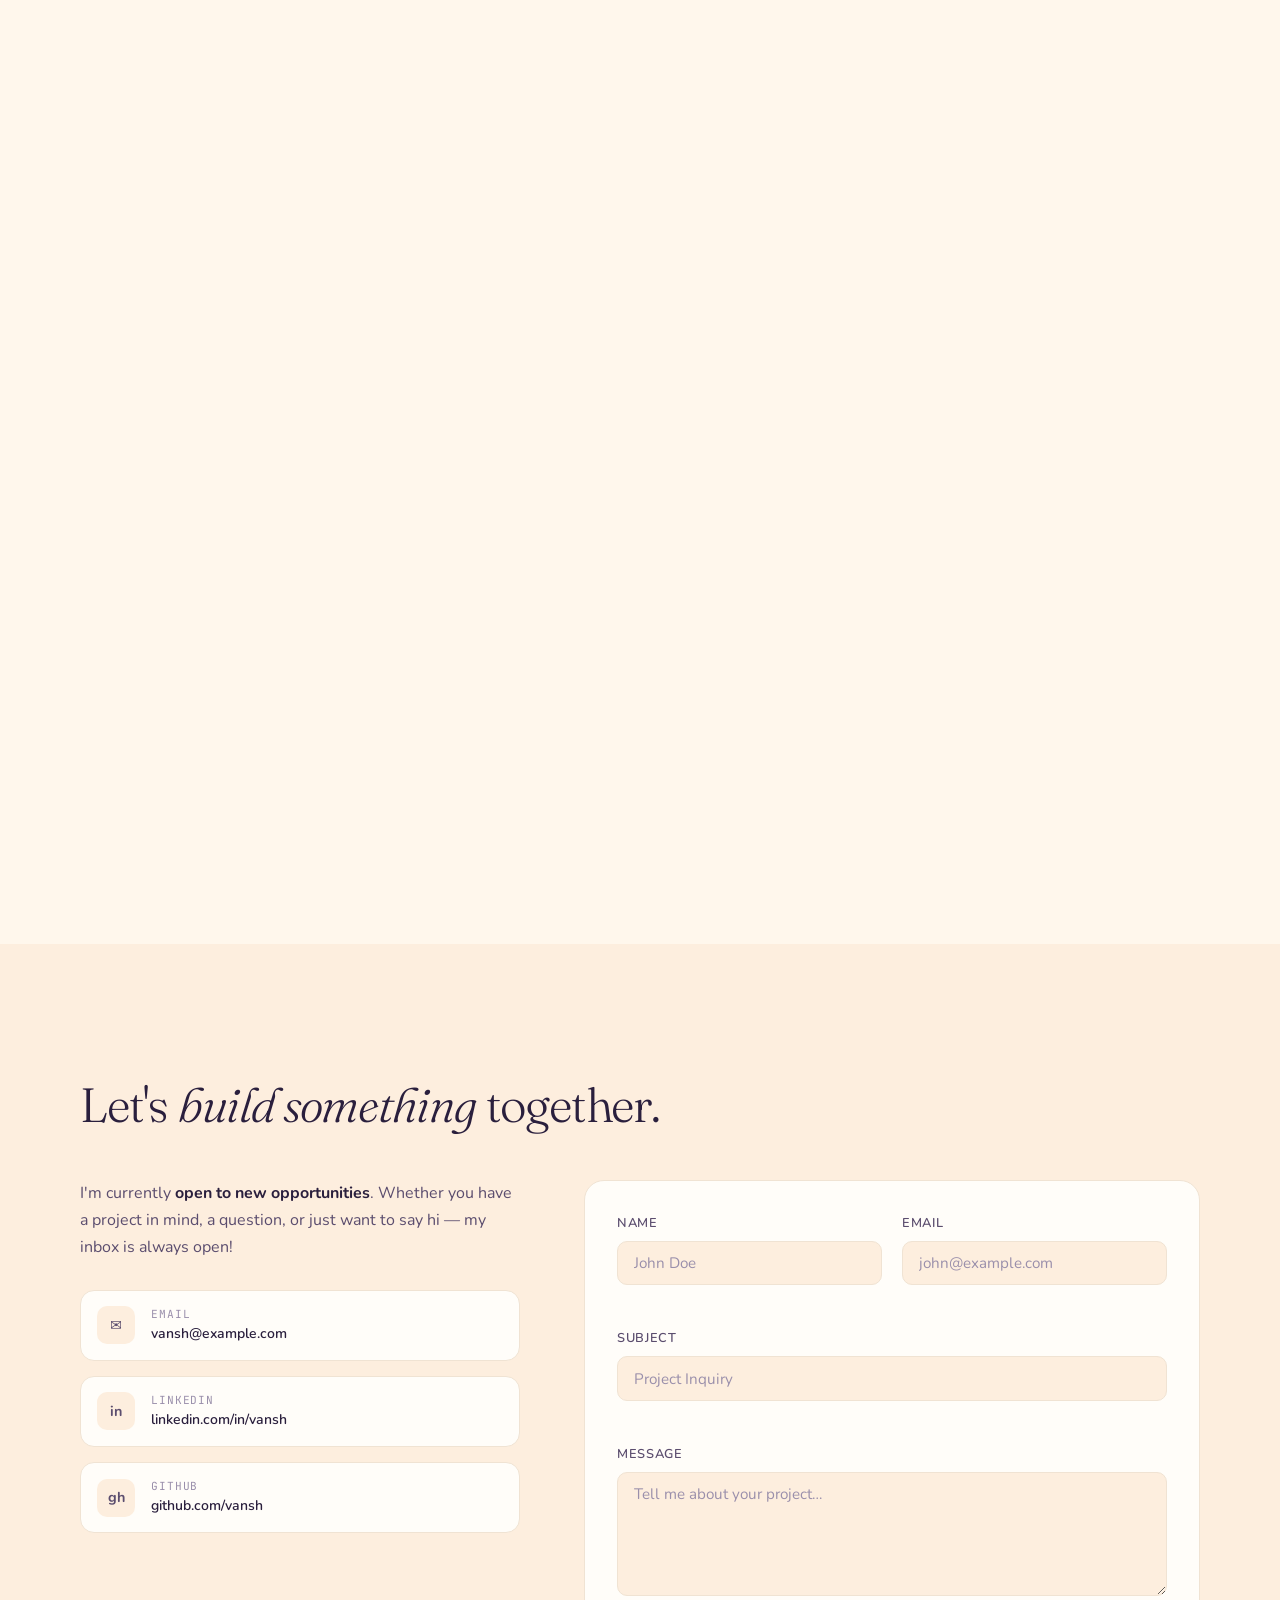
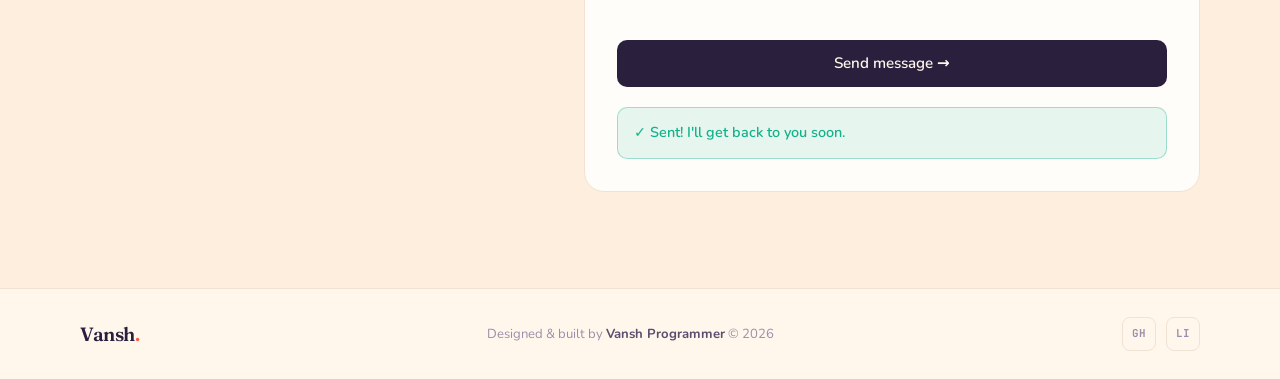
==== commit 64be0516: "Add scroll typography animation to About section" ====
--- a/index.html
+++ b/index.html
@@ -39,6 +39,7 @@
   <link rel="stylesheet" href="css/certificates.css" />
   <link rel="stylesheet" href="css/contact.css" />
   <link rel="stylesheet" href="css/footer.css" />
+  <link rel="stylesheet" href="css/scrolltell.css" />
 </head>
 <body>
 
@@ -155,7 +156,7 @@
         </div>
 
         <!-- ── Right: photo ────────────────────────────── -->
-        <div class="hero-photo reveal from-right">
+        <div class="hero-photo">
           <span class="hand photo-label" aria-hidden="true">
             that's me
             <svg width="54" height="40" viewBox="0 0 54 40" fill="none" aria-hidden="true">
@@ -253,12 +254,12 @@
     ══════════════════════════════════════════════════════════ -->
     <section id="skills" class="section">
       <div class="container">
-        <p class="section-label reveal">Skills</p>
-        <h2 class="section-heading reveal">Everything I reach for <em>on the job</em>.</h2>
+        <p class="section-label st-wipe">Skills</p>
+        <h2 class="section-heading" data-st="fade-up">Everything I reach for <em>on the job</em>.</h2>
 
         <div class="skills-grid">
 
-          <div class="skill-cat reveal">
+          <div class="skill-cat" data-st="fade-right" style="--st-delay:0.0s">
             <h3 class="skill-cat-title">Languages &amp; Fundamentals</h3>
             <div class="skill-pills">
               <span class="pill">HTML5</span>
@@ -269,7 +270,7 @@
             </div>
           </div>
 
-          <div class="skill-cat reveal">
+          <div class="skill-cat" data-st="fade-up" style="--st-delay:0.1s">
             <h3 class="skill-cat-title">Front-End</h3>
             <div class="skill-pills">
               <span class="pill">React</span>
@@ -282,7 +283,7 @@
             </div>
           </div>
 
-          <div class="skill-cat reveal">
+          <div class="skill-cat" data-st="fade-left" style="--st-delay:0.2s">
             <h3 class="skill-cat-title">Back-End &amp; APIs</h3>
             <div class="skill-pills">
               <span class="pill">Node.js</span>
@@ -293,7 +294,7 @@
             </div>
           </div>
 
-          <div class="skill-cat reveal">
+          <div class="skill-cat" data-st="fade-right" style="--st-delay:0.3s">
             <h3 class="skill-cat-title">Databases</h3>
             <div class="skill-pills">
               <span class="pill">MongoDB</span>
@@ -305,7 +306,7 @@
             </div>
           </div>
 
-          <div class="skill-cat reveal">
+          <div class="skill-cat" data-st="fade-up" style="--st-delay:0.4s">
             <h3 class="skill-cat-title">Auth &amp; Security</h3>
             <div class="skill-pills">
               <span class="pill">Auth from Scratch</span>
@@ -315,7 +316,7 @@
             </div>
           </div>
 
-          <div class="skill-cat reveal">
+          <div class="skill-cat" data-st="fade-left" style="--st-delay:0.5s">
             <h3 class="skill-cat-title">Tooling &amp; Delivery</h3>
             <div class="skill-pills">
               <span class="pill">Unix / CLI</span>
@@ -335,8 +336,8 @@
     ══════════════════════════════════════════════════════════ -->
     <section id="showcase" class="section showcase-section">
       <div class="container">
-        <p class="section-label reveal">Work</p>
-        <h2 class="section-heading reveal">Things I've <em>actually shipped</em>.</h2>
+        <p class="section-label st-wipe">Work</p>
+        <h2 class="section-heading" data-st="fade-up">Things I've <em>actually shipped</em>.</h2>
       </div>
 
       <div class="laptop-wrapper reveal">
@@ -428,8 +429,8 @@
     ══════════════════════════════════════════════════════════ -->
     <section id="certificates" class="section cert-section">
       <div class="container">
-        <p class="section-label reveal">Certificates</p>
-        <h2 class="section-heading reveal">Always <em>learning</em>.</h2>
+        <p class="section-label st-wipe">Certificates</p>
+        <h2 class="section-heading" data-st="fade-up">Always <em>learning</em>.</h2>
 
         <div class="certs-grid">
 
@@ -508,13 +509,13 @@
     ══════════════════════════════════════════════════════════ -->
     <section id="contact" class="section contact-section">
       <div class="container">
-        <p class="section-label reveal">Contact</p>
-        <h2 class="section-heading reveal">Let's <em>build something</em> together.</h2>
+        <p class="section-label st-wipe">Contact</p>
+        <h2 class="section-heading" data-st="fade-up">Let's <em>build something</em> together.</h2>
 
         <div class="contact-grid">
 
           <!-- Info links -->
-          <div class="contact-info reveal">
+          <div class="contact-info" data-st="fade-right">
             <p class="contact-lead">
               I'm currently <strong>open to new opportunities</strong>. Whether you have a
               project in mind, a question, or just want to say hi — my inbox is always open!
@@ -545,7 +546,7 @@
           </div>
 
           <!-- Contact form (validated by form.js) -->
-          <form class="contact-form reveal" id="contactForm" novalidate>
+          <form class="contact-form" data-st="fade-left" id="contactForm" novalidate>
             <div class="form-row">
               <div class="form-field">
                 <label for="fname" class="form-label">Name</label>
@@ -614,6 +615,7 @@
   <script src="js/reveal.js"></script>
   <script src="js/parallax.js"></script>
   <script src="js/form.js"></script>
+  <script src="js/scrolltell.js"></script>
   <script src="js/laptop.js"></script>
   <script src="js/main.js"></script>
 
--- a/css/scrolltell.css
+++ b/css/scrolltell.css
@@ -0,0 +1,300 @@
+/* ============================================================
+   scrolltell.css — Scrollytelling 2.0
+   Cinematic scroll-driven effects layered over the base styles.
+   Load LAST so these rules can override base component styles.
+============================================================ */
+
+/* ────────────────────────────────────────────────────────────
+   1. SIDE CHAPTER NAV — floating dots on the right
+──────────────────────────────────────────────────────────── */
+#st-nav {
+  position: fixed;
+  right: 1.25rem;
+  top: 50%;
+  transform: translateY(-50%);
+  z-index: 40;
+  display: flex;
+  flex-direction: column;
+  gap: 0.85rem;
+}
+@media (max-width: 48rem) { #st-nav { display: none; } }
+
+.st-dot {
+  width: 8px;
+  height: 8px;
+  border-radius: 50%;
+  border: 1.5px solid var(--color-muted);
+  background: transparent;
+  cursor: pointer;
+  transition: transform 0.35s cubic-bezier(0.22,1,0.36,1),
+              background 0.3s,
+              border-color 0.3s;
+  position: relative;
+}
+.st-dot::after {
+  content: attr(data-label);
+  position: absolute;
+  right: 1.4rem;
+  top: 50%;
+  transform: translateY(-50%);
+  font-family: var(--font-mono);
+  font-size: 0.68rem;
+  color: var(--color-ink-soft);
+  white-space: nowrap;
+  background: var(--color-card);
+  border: 1px solid var(--color-line);
+  border-radius: 6px;
+  padding: 0.2rem 0.55rem;
+  opacity: 0;
+  pointer-events: none;
+  transition: opacity 0.2s;
+}
+.st-dot:hover::after    { opacity: 1; }
+.st-dot.active {
+  background: var(--color-accent);
+  border-color: var(--color-accent);
+  transform: scale(1.75);
+}
+
+/* ────────────────────────────────────────────────────────────
+   2. HERO — word-split reveal
+──────────────────────────────────────────────────────────── */
+.st-word {
+  display: inline-block;
+  overflow: hidden;
+  vertical-align: bottom;
+  line-height: inherit;
+}
+.st-word-inner {
+  display: inline-block;
+  transform: translateY(108%);
+  transition: transform 0.9s cubic-bezier(0.22, 1, 0.36, 1);
+  transition-delay: var(--st-delay, 0s);
+}
+.hero-heading.st-triggered .st-word-inner { transform: translateY(0); }
+
+/* Hero exits — parallax fade when scrolling past */
+.hero-text,
+.hero-photo { will-change: opacity, transform; }
+
+/* ────────────────────────────────────────────────────────────
+   3. ABOUT — pinned narrative chapters
+──────────────────────────────────────────────────────────── */
+.st-about-pin-wrap {
+  /* Height is set by JS based on number of chapters */
+  position: relative;
+}
+.st-about-sticky {
+  position: sticky;
+  top: 0;
+  height: 100svh;
+  overflow: hidden;
+  display: flex;
+  align-items: center;
+}
+/* Chapter panels stacked */
+.st-chapter-panel {
+  position: absolute;
+  inset: 0;
+  display: flex;
+  align-items: center;
+  opacity: 0;
+  transform: translateY(48px);
+  transition: opacity 0.65s cubic-bezier(0.22,1,0.36,1),
+              transform 0.65s cubic-bezier(0.22,1,0.36,1);
+  pointer-events: none;
+}
+.st-chapter-panel.is-active {
+  opacity: 1;
+  transform: translateY(0);
+  pointer-events: auto;
+}
+.st-chapter-panel.is-past {
+  opacity: 0;
+  transform: translateY(-48px);
+}
+
+/* Chapter progress pip at bottom of sticky area */
+.st-chapter-pips {
+  position: absolute;
+  bottom: 2rem;
+  left: 50%;
+  transform: translateX(-50%);
+  display: flex;
+  gap: 0.5rem;
+}
+.st-pip {
+  width: 28px; height: 3px;
+  border-radius: 99px;
+  background: var(--color-line);
+  transition: background 0.4s;
+}
+.st-pip.active { background: var(--color-accent); }
+
+/* ────────────────────────────────────────────────────────────
+   4. SKILLS — mastery bars
+──────────────────────────────────────────────────────────── */
+.skill-bar-track {
+  height: 3px;
+  background: var(--color-line);
+  border-radius: 99px;
+  margin-top: 1.1rem;
+  overflow: hidden;
+}
+.skill-bar-fill {
+  height: 100%;
+  width: 0;
+  border-radius: 99px;
+  background: linear-gradient(90deg, var(--color-accent), var(--color-teal));
+  transition: width 1.3s cubic-bezier(0.22, 1, 0.36, 1);
+  transition-delay: var(--st-delay, 0s);
+}
+
+/* ────────────────────────────────────────────────────────────
+   5. LAPTOP — cinematic lid-open on scroll
+──────────────────────────────────────────────────────────── */
+.laptop-lid.st-lid-init {
+  transform: rotateX(65deg) !important;
+  opacity: 0.2;
+  transition: none;
+}
+.laptop-lid.st-lid-open {
+  transform: rotateX(-2deg) !important;
+  opacity: 1;
+  transition: transform 1.6s cubic-bezier(0.22,1,0.36,1),
+              opacity 0.8s ease;
+}
+
+/* ────────────────────────────────────────────────────────────
+   6. CERTIFICATES — horizontal film strip
+──────────────────────────────────────────────────────────── */
+.cert-film-outer {
+  position: relative;
+  /* height set by JS: viewport-height × multiplier */
+}
+
+.cert-film-sticky {
+  position: sticky;
+  top: 0;
+  height: 100svh;
+  display: flex;
+  align-items: center;
+  overflow: hidden;
+}
+
+/* Sprocket rail top & bottom */
+.cert-film-sticky::before,
+.cert-film-sticky::after {
+  content: "";
+  position: absolute;
+  left: 0; right: 0;
+  height: 1.25rem;
+  z-index: 2;
+  background: repeating-linear-gradient(
+    90deg,
+    transparent     0 1.4rem,
+    var(--color-line) 1.4rem 1.9rem,
+    transparent     1.9rem 3.2rem
+  );
+  opacity: 0.5;
+}
+.cert-film-sticky::before { top: 0; }
+.cert-film-sticky::after  { bottom: 0; }
+
+.cert-film-track {
+  display: flex;
+  gap: 2rem;
+  padding: 0 8vw;
+  will-change: transform;
+}
+
+/* Film-strip card (replaces cert-card inside strip) */
+.cert-film-card {
+  flex-shrink: 0;
+  width: clamp(220px, 24vw, 300px);
+  background: var(--color-card);
+  border: 1px solid var(--color-line);
+  border-radius: var(--radius);
+  overflow: hidden;
+  transition: transform 0.4s cubic-bezier(0.22,1,0.36,1),
+              box-shadow 0.4s;
+}
+.cert-film-card:hover {
+  transform: scale(1.04);
+  box-shadow: 0 16px 40px rgba(0,0,0,0.12);
+}
+.cert-film-card .cert-img-wrap { aspect-ratio: 4/3; }
+.cert-film-card .cert-img-wrap img {
+  width: 100%; height: 100%;
+  object-fit: cover;
+  filter: grayscale(100%);
+  transition: filter 0.5s, transform 0.5s;
+}
+.cert-film-card:hover .cert-img-wrap img { filter: grayscale(0%); transform: scale(1.05); }
+
+/* ────────────────────────────────────────────────────────────
+   7. CINEMATIC WIPE — clip-path slide reveal
+──────────────────────────────────────────────────────────── */
+.st-wipe {
+  clip-path: inset(0 100% 0 0);
+  transition: clip-path 1.1s cubic-bezier(0.77, 0, 0.175, 1);
+  transition-delay: var(--st-delay, 0s);
+}
+.st-wipe.st-in { clip-path: inset(0 0% 0 0); }
+
+/* ────────────────────────────────────────────────────────────
+   8. GENERIC DATA-ST ENTER ANIMATIONS
+──────────────────────────────────────────────────────────── */
+[data-st="fade-up"] {
+  opacity: 0;
+  transform: translateY(56px);
+  transition: opacity 0.9s cubic-bezier(0.22,1,0.36,1),
+              transform 0.9s cubic-bezier(0.22,1,0.36,1);
+  transition-delay: var(--st-delay, 0s);
+}
+[data-st="fade-right"] {
+  opacity: 0;
+  transform: translateX(-56px);
+  transition: opacity 0.9s cubic-bezier(0.22,1,0.36,1),
+              transform 0.9s cubic-bezier(0.22,1,0.36,1);
+  transition-delay: var(--st-delay, 0s);
+}
+[data-st="fade-left"] {
+  opacity: 0;
+  transform: translateX(56px);
+  transition: opacity 0.9s cubic-bezier(0.22,1,0.36,1),
+              transform 0.9s cubic-bezier(0.22,1,0.36,1);
+  transition-delay: var(--st-delay, 0s);
+}
+[data-st="scale-in"] {
+  opacity: 0;
+  transform: scale(0.82);
+  transition: opacity 0.9s cubic-bezier(0.22,1,0.36,1),
+              transform 0.9s cubic-bezier(0.22,1,0.36,1);
+  transition-delay: var(--st-delay, 0s);
+}
+[data-st].st-in { opacity: 1; transform: none; }
+
+/* ────────────────────────────────────────────────────────────
+   9. SECTION BG MORPH — decorative overlay
+──────────────────────────────────────────────────────────── */
+#st-morph-overlay {
+  position: fixed;
+  inset: 0;
+  z-index: 0;
+  pointer-events: none;
+  background: transparent;
+  transition: background 1.2s cubic-bezier(0.22,1,0.36,1);
+  mix-blend-mode: multiply;
+  opacity: 0.15;
+}
+
+/* Reduce motion — all transitions cut to 0 */
+@media (prefers-reduced-motion: reduce) {
+  .st-word-inner,
+  .st-chapter-panel,
+  .laptop-lid.st-lid-open,
+  [data-st],
+  .st-wipe,
+  .skill-bar-fill { transition: none !important; }
+}
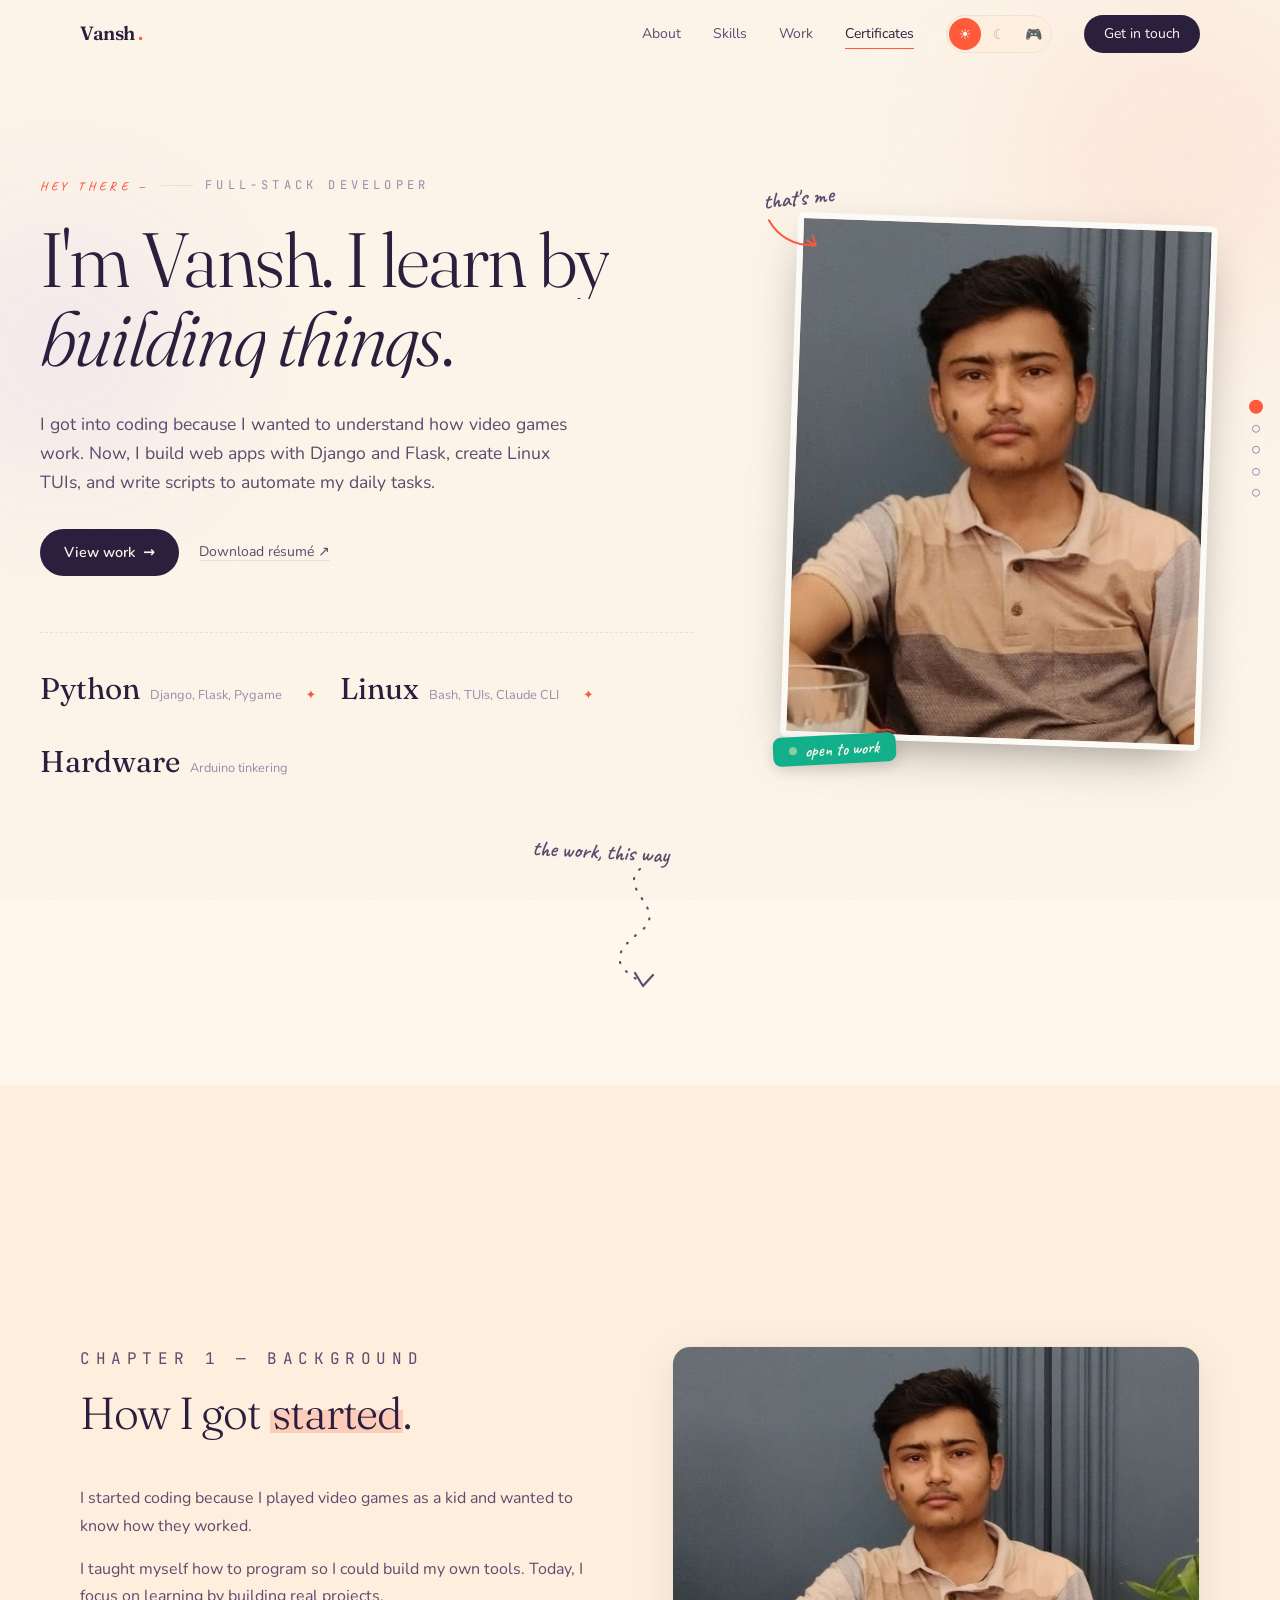
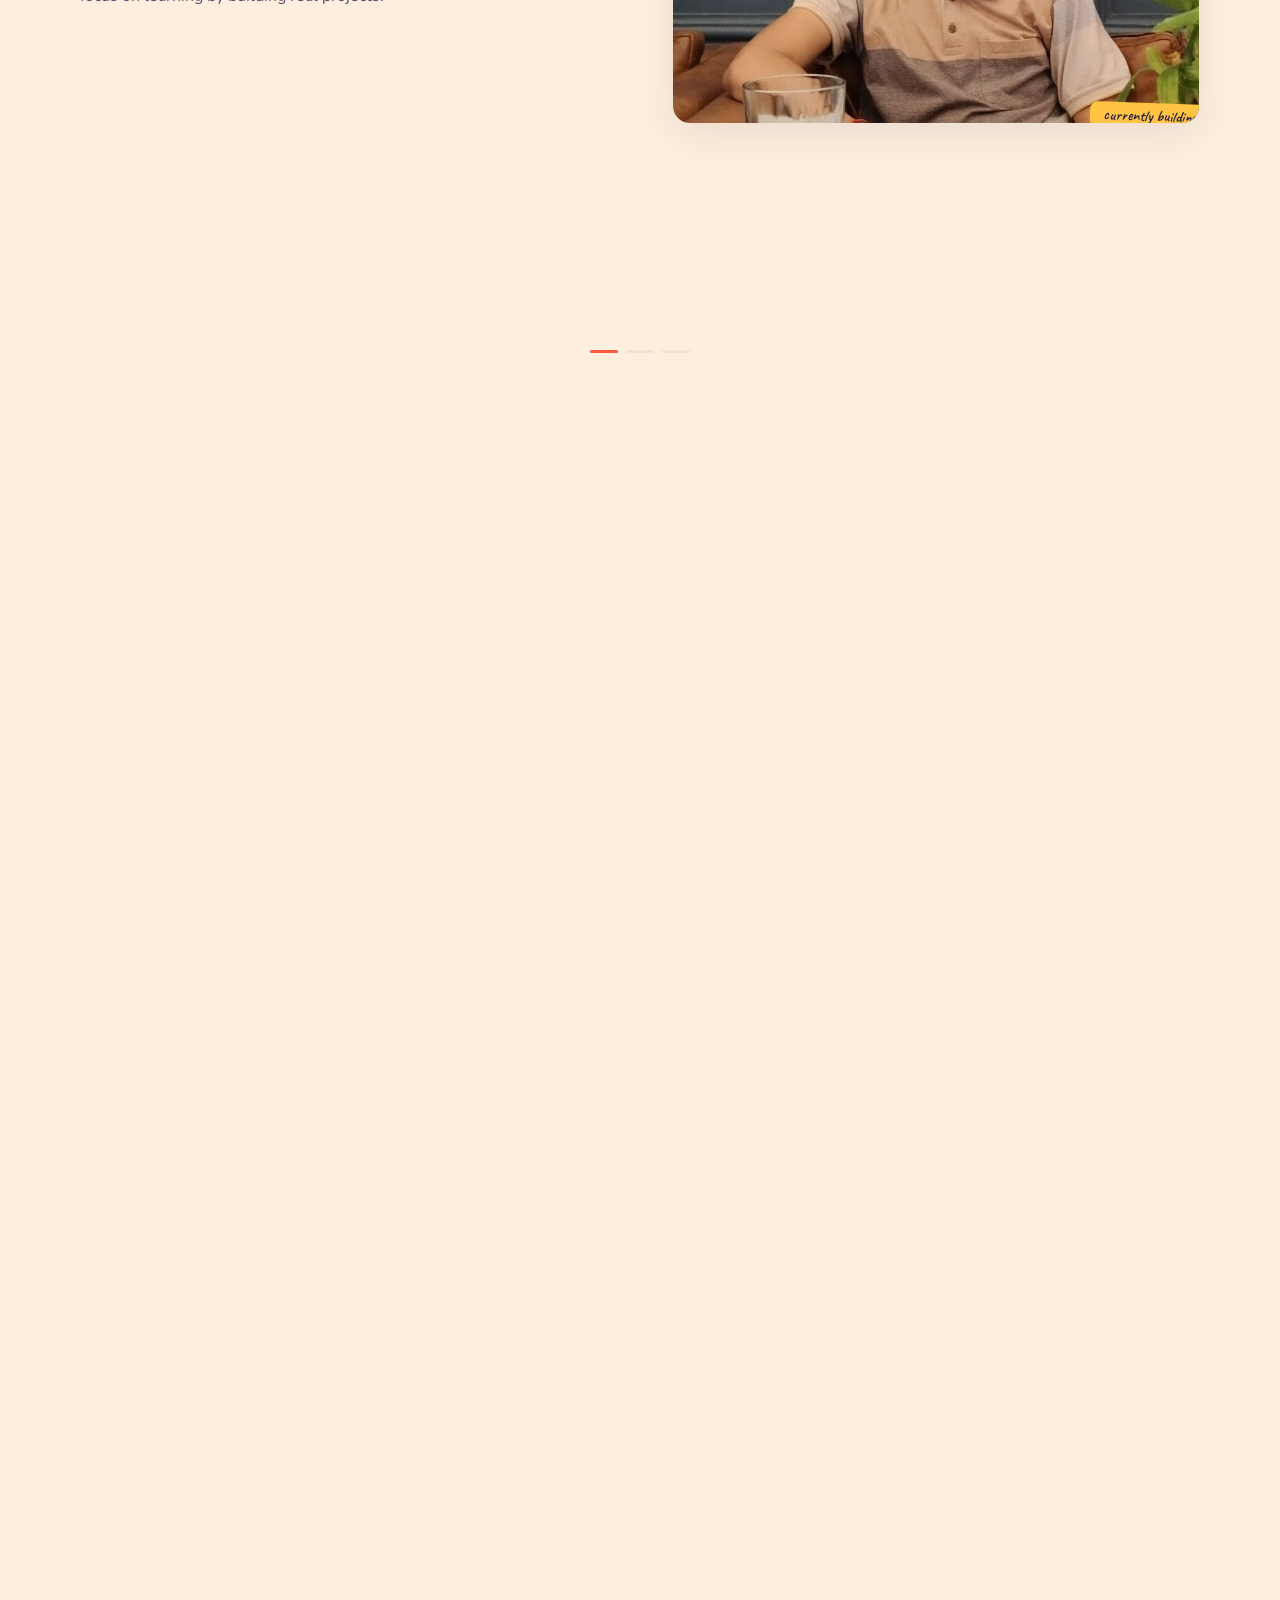
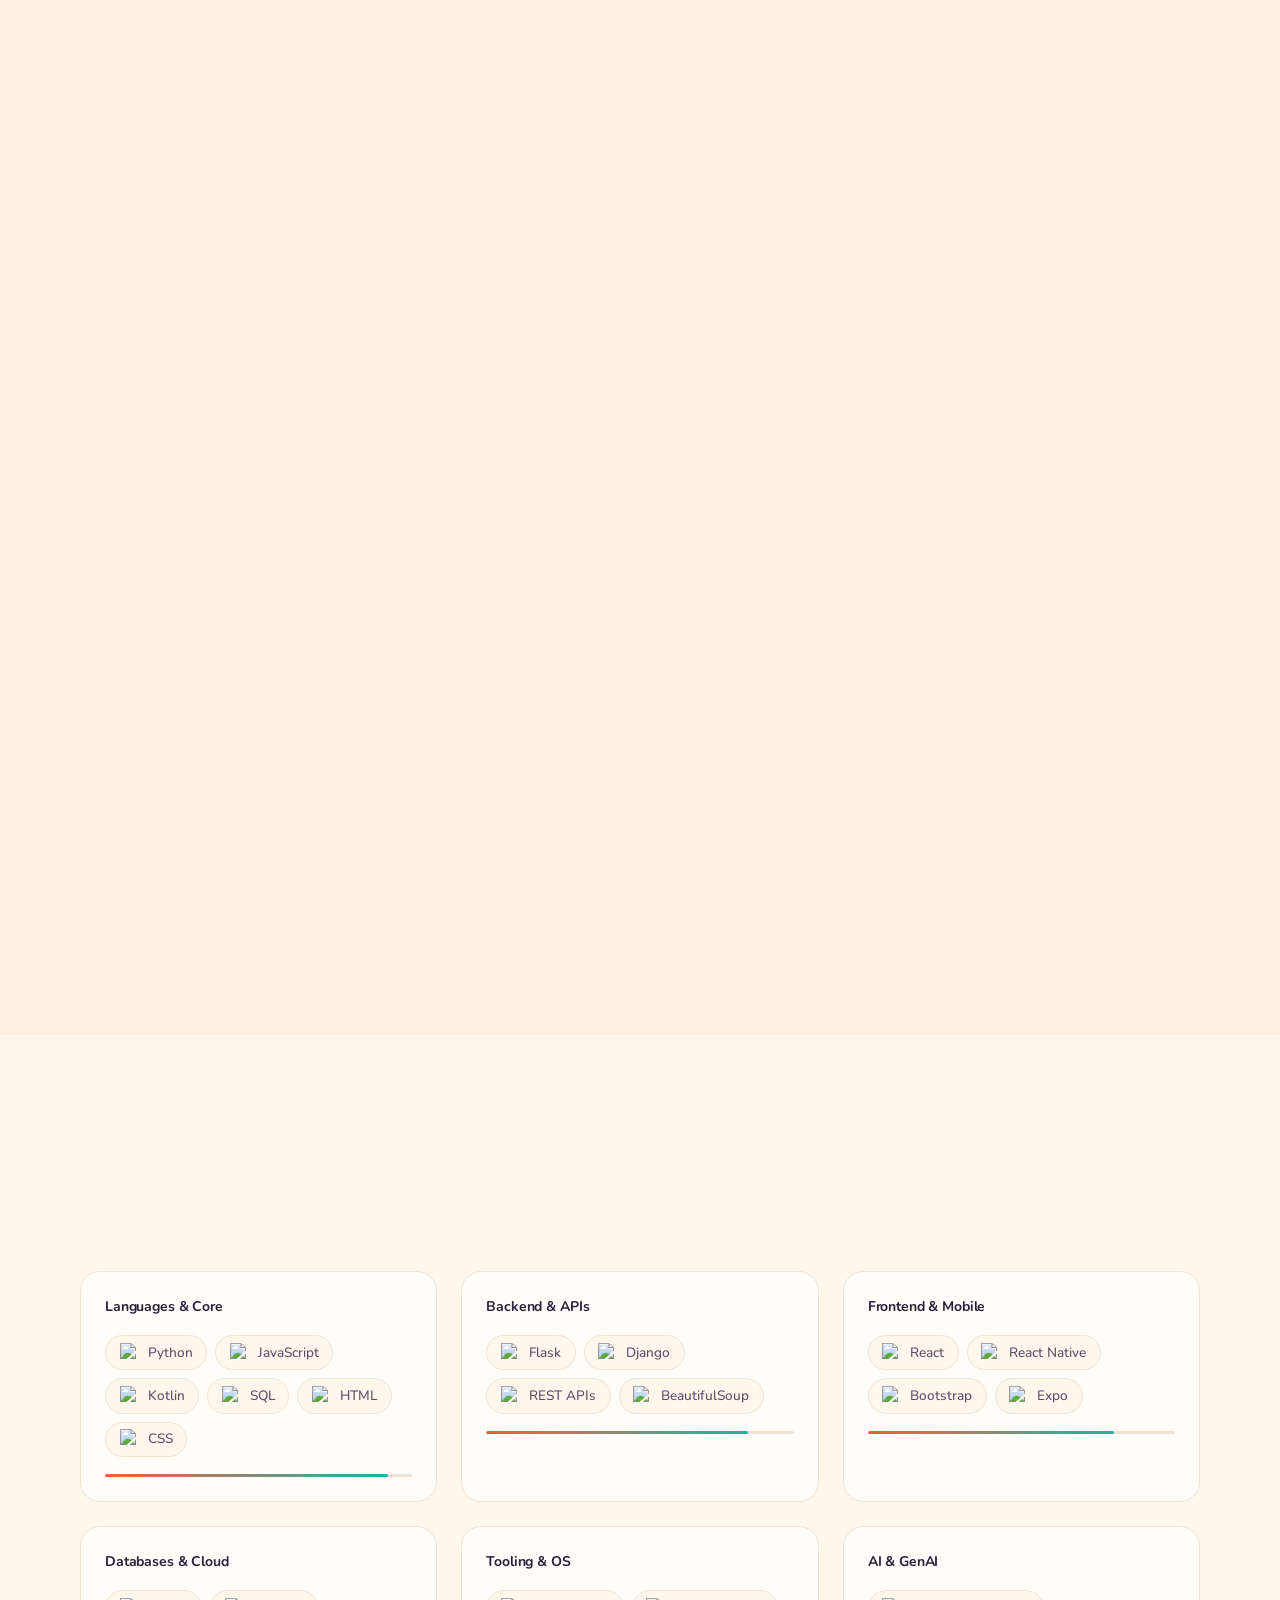
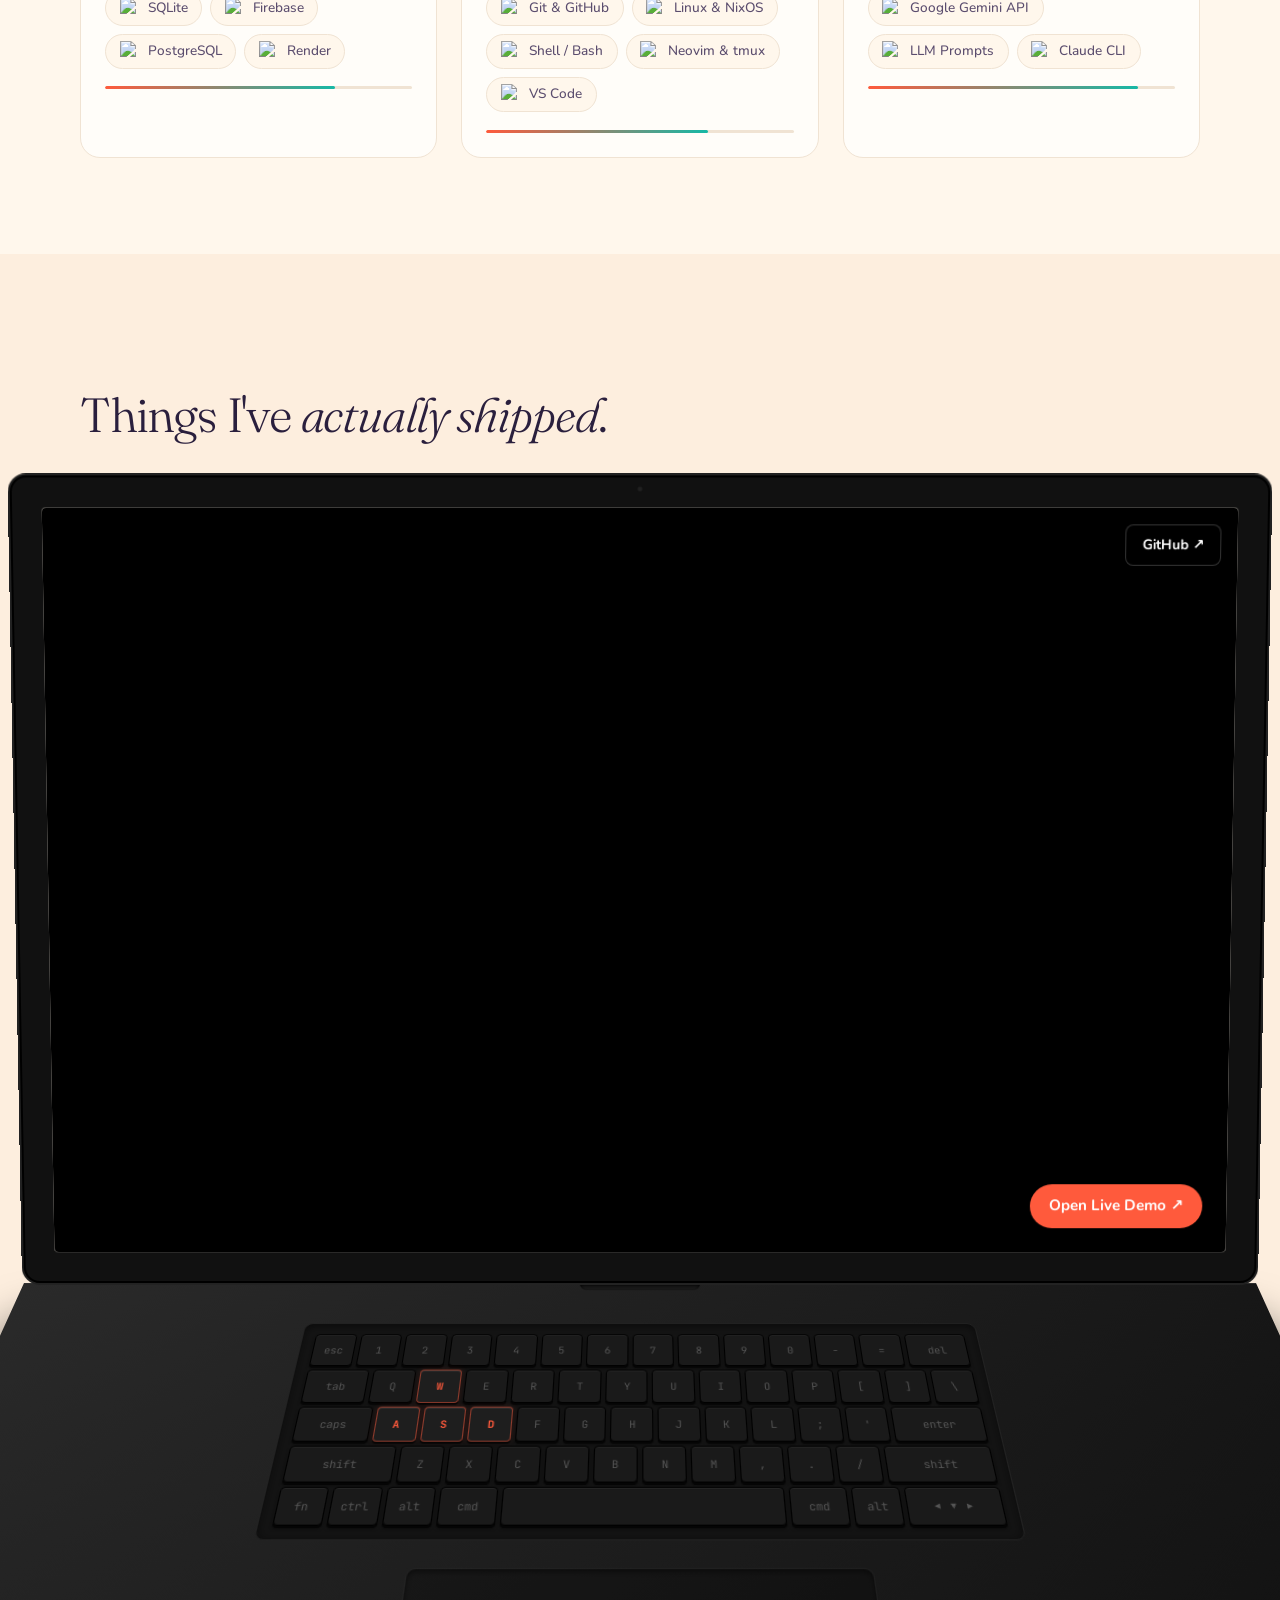
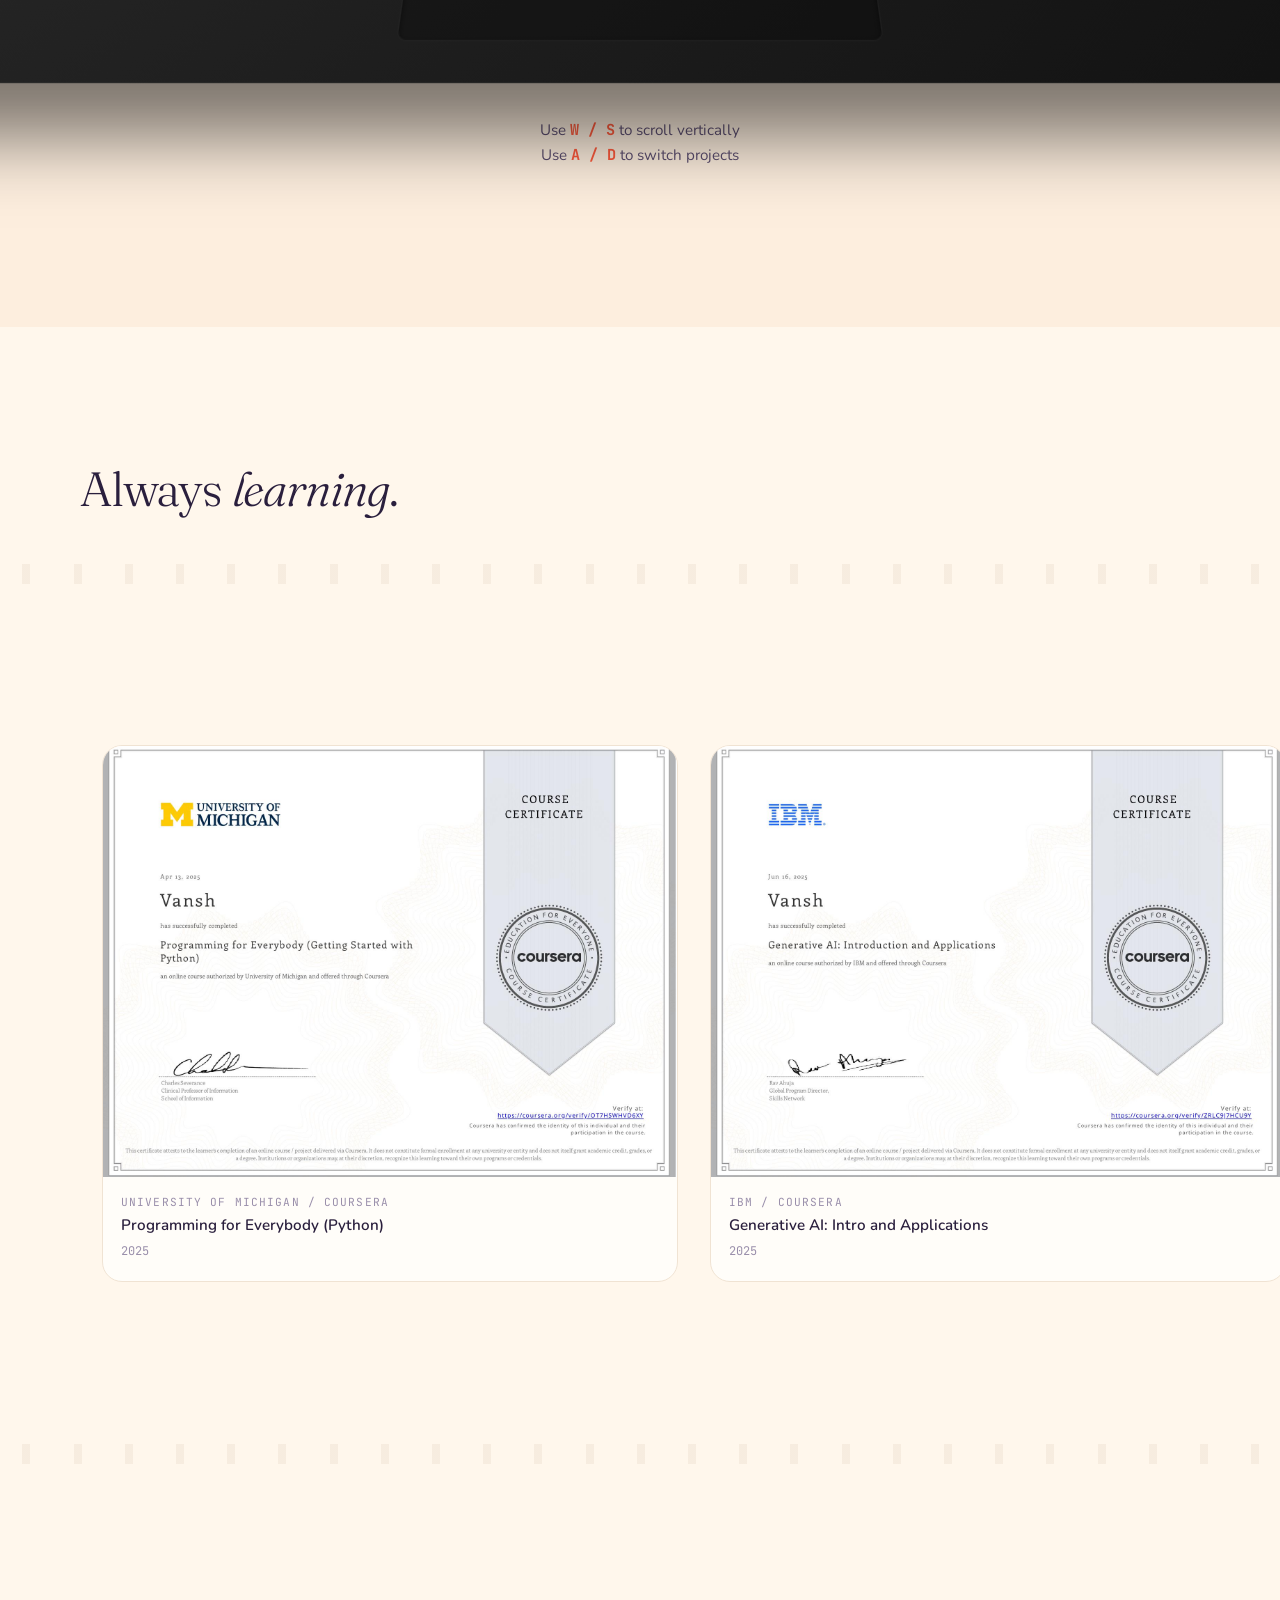
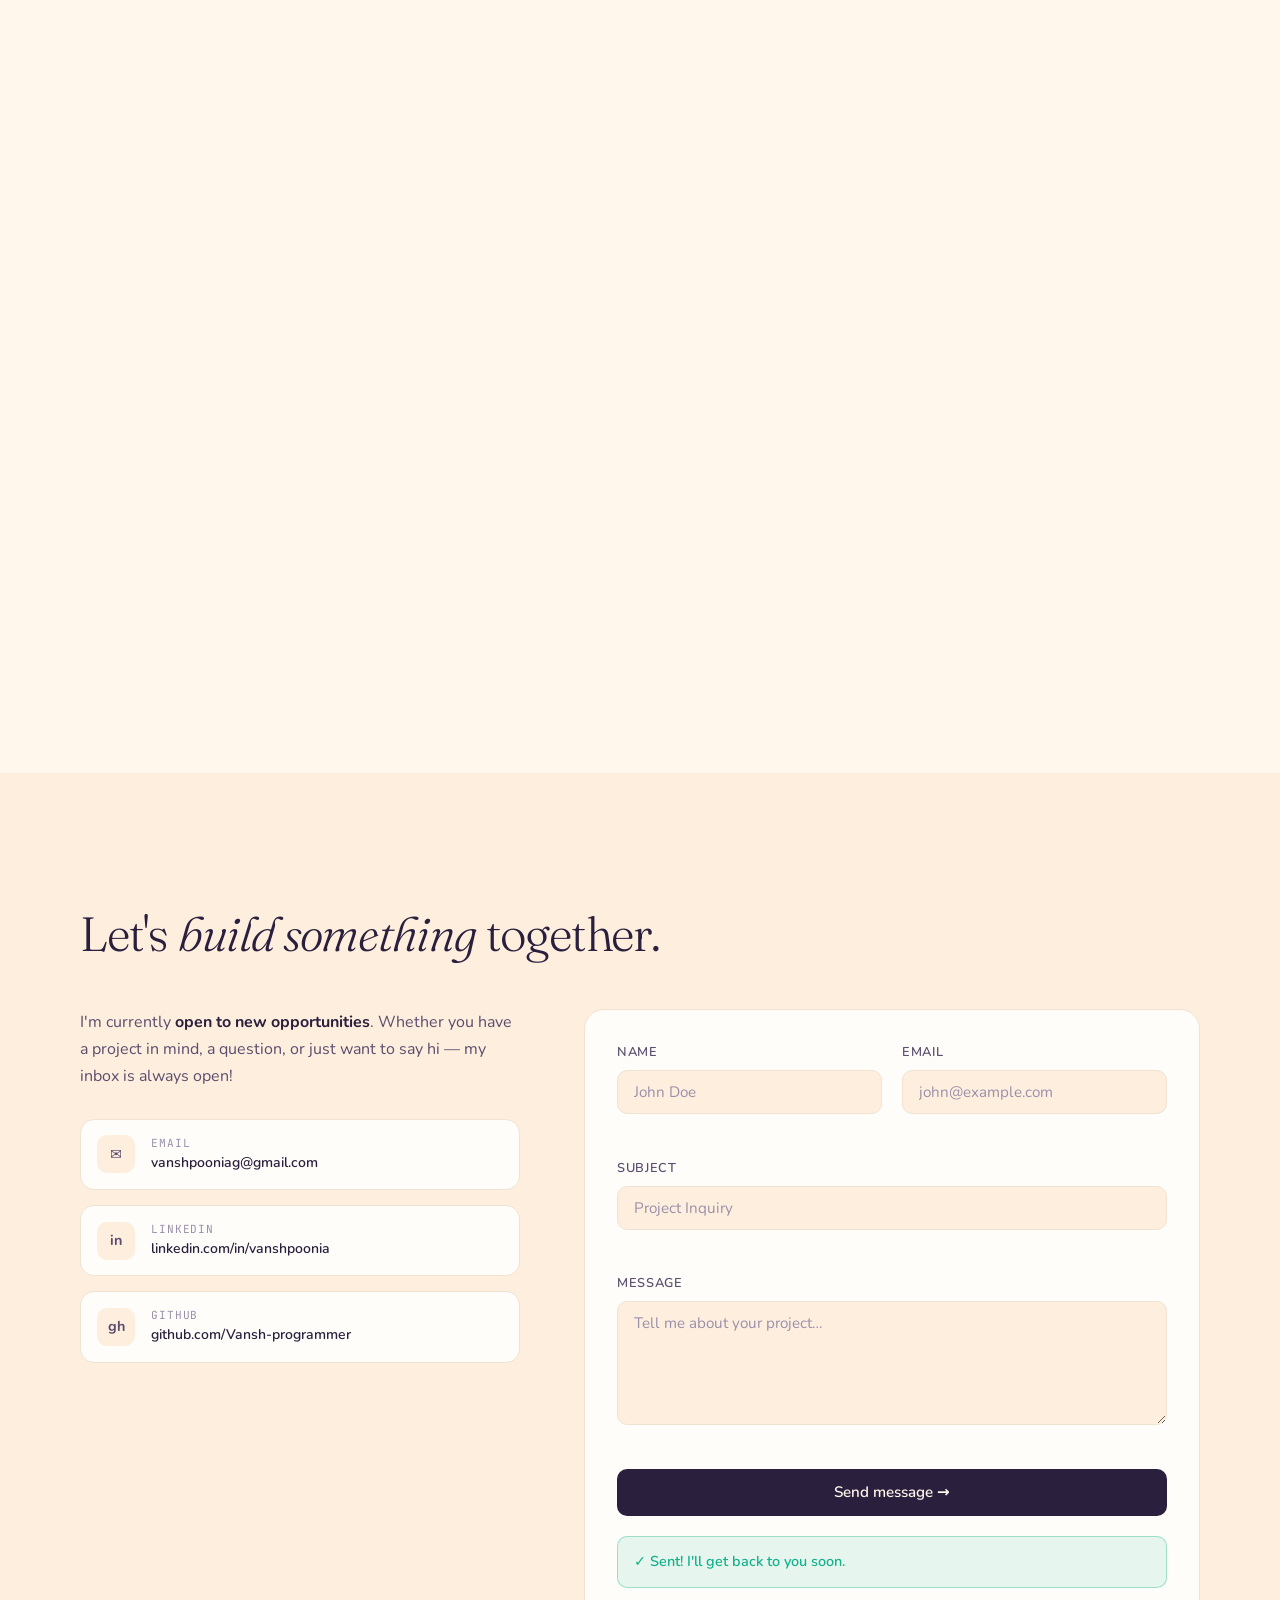
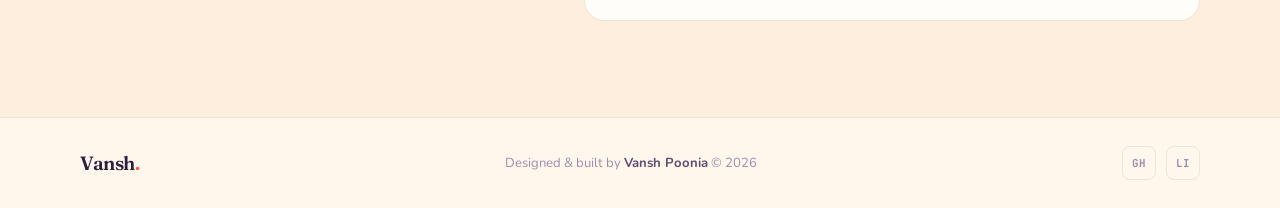
==== commit 17b859f9: "Add video asset and new page checking script - Added a new video file 'aimlab.mp4' to the assets/vid" ====
--- a/index.html
+++ b/index.html
@@ -3,8 +3,8 @@
 <head>
   <meta charset="UTF-8" />
   <meta name="viewport" content="width=device-width, initial-scale=1.0" />
-  <meta name="description" content="Vansh Programmer — full-stack developer building fast, reliable web apps with the MERN stack." />
-  <title>Vansh Programmer — Full-Stack Developer</title>
+  <meta name="description" content="Vansh Poonia — full-stack developer building fast, reliable web apps with the MERN stack." />
+  <title>Vansh Poonia — Full-Stack Developer</title>
 
   <!-- Google Fonts -->
   <link rel="preconnect" href="https://fonts.googleapis.com" />
@@ -53,7 +53,7 @@
     <nav class="nav-inner">
 
       <!-- Logo -->
-      <a href="#top" class="nav-logo">Vansh&nbsp;Programmer<span class="logo-dot">.</span></a>
+      <a href="#top" class="nav-logo">Vansh&nbsp;<span class="logo-dot">.</span></a>
 
       <!-- Desktop links -->
       <div class="nav-links" id="navLinks">
@@ -118,42 +118,39 @@
           </p>
 
           <h1 class="hero-heading reveal">
-            I'm Vansh. I build<em> web apps</em> that
-            <span class="ink-underline"> actually ship</span>
-            — schema to the last pixel.
+            I'm Vansh. I learn by<br><em> building things</em>.
           </h1>
 
           <p class="hero-subtext reveal">
-            I've spent the last few years living in the MERN stack — React up front,
-            Node &amp; Express behind it, Mongo underneath. I like the unglamorous
-            parts: sane data models, auth you can trust, and the small details nobody
-            notices until they're missing.
+            I got into coding because I wanted to understand how video games work. 
+            Now, I build web apps with Django and Flask, create Linux TUIs, and write scripts 
+            to automate my daily tasks.
           </p>
 
           <div class="hero-cta reveal">
             <a href="#showcase" class="btn-primary">
               View work <span class="btn-arrow">→</span>
             </a>
-            <a href="#contact" class="btn-text">Download résumé ↗</a>
+            <a href="assets/Vansh_Poonia_Resume.pdf" target="_blank" class="btn-text">Download résumé ↗</a>
           </div>
 
           <div class="hero-stats reveal" aria-label="Quick facts">
             <div class="stat">
-              <span class="stat-val">10+</span>
-              <span class="stat-label">projects built</span>
+              <span class="stat-val">Python</span>
+              <span class="stat-label">Django, Flask, Pygame</span>
             </div>
             <span class="stat-sep" aria-hidden="true">✦</span>
             <div class="stat">
-              <span class="stat-val">MERN</span>
-              <span class="stat-label">day-to-day stack</span>
+              <span class="stat-val">Linux</span>
+              <span class="stat-label">Bash, TUIs, Claude CLI</span>
             </div>
             <span class="stat-sep" aria-hidden="true">✦</span>
             <div class="stat">
-              <span class="stat-val">∞</span>
-              <span class="stat-label">cups of chai</span>
-            </div>
-          </div>
-        </div>
+              <span class="stat-val">Hardware</span>
+              <span class="stat-label">Arduino tinkering</span>
+            </div>
+          </div>
+        </div> <!-- End of hero-text -->
 
         <!-- ── Right: photo ────────────────────────────── -->
         <div class="hero-photo">
@@ -167,8 +164,8 @@
 
           <div class="photo-frame">
             <img
-              src="https://images.unsplash.com/photo-1519085360753-af0119f7cbe7?w=900&h=1125&fit=crop&auto=format&q=80"
-              alt="Vansh Programmer, full-stack developer"
+              src="assets/images/vansh.jpg"
+              alt="Vansh Poonia, full-stack developer"
               loading="eager"
               fetchpriority="high"
             />
@@ -257,73 +254,67 @@
         <p class="section-label st-wipe">Skills</p>
         <h2 class="section-heading" data-st="fade-up">Everything I reach for <em>on the job</em>.</h2>
 
-        <div class="skills-grid">
+                <div class="skills-grid">
 
           <div class="skill-cat" data-st="fade-right" style="--st-delay:0.0s">
-            <h3 class="skill-cat-title">Languages &amp; Fundamentals</h3>
+            <h3 class="skill-cat-title">Languages & Core</h3>
             <div class="skill-pills">
-              <span class="pill">HTML5</span>
-              <span class="pill">CSS3</span>
-              <span class="pill">JavaScript (ES6+)</span>
-              <span class="pill">Responsive Design</span>
-              <span class="pill">Flexbox</span>
+              <span class="pill"><img src="https://cdn.jsdelivr.net/gh/devicons/devicon@latest/icons/python/python-original.svg" alt="Python" loading="lazy">Python</span>
+              <span class="pill"><img src="https://cdn.jsdelivr.net/gh/devicons/devicon@latest/icons/javascript/javascript-original.svg" alt="JavaScript" loading="lazy">JavaScript</span>
+              <span class="pill"><img src="https://cdn.jsdelivr.net/gh/devicons/devicon@latest/icons/kotlin/kotlin-original.svg" alt="Kotlin" loading="lazy">Kotlin</span>
+              <span class="pill"><img src="https://cdn.jsdelivr.net/gh/devicons/devicon@latest/icons/azuresqldatabase/azuresqldatabase-original.svg" alt="SQL" loading="lazy">SQL</span>
+              <span class="pill"><img src="https://cdn.jsdelivr.net/gh/devicons/devicon@latest/icons/html5/html5-original.svg" alt="HTML" loading="lazy">HTML</span>
+              <span class="pill"><img src="https://cdn.jsdelivr.net/gh/devicons/devicon@latest/icons/css3/css3-original.svg" alt="CSS" loading="lazy">CSS</span>
             </div>
           </div>
 
           <div class="skill-cat" data-st="fade-up" style="--st-delay:0.1s">
-            <h3 class="skill-cat-title">Front-End</h3>
+            <h3 class="skill-cat-title">Backend & APIs</h3>
             <div class="skill-pills">
-              <span class="pill">React</span>
-              <span class="pill">Single Page Apps</span>
-              <span class="pill">AJAX &amp; Async JS</span>
-              <span class="pill">DOM Manipulation</span>
-              <span class="pill">Bootstrap 5</span>
-              <span class="pill">Bulma</span>
-              <span class="pill">Semantic UI</span>
+              <span class="pill"><img src="https://cdn.jsdelivr.net/gh/devicons/devicon@latest/icons/flask/flask-original.svg" alt="Flask" loading="lazy">Flask</span>
+              <span class="pill"><img src="https://cdn.jsdelivr.net/gh/devicons/devicon@latest/icons/django/django-plain.svg" alt="Django" loading="lazy">Django</span>
+              <span class="pill"><img src="https://cdn.jsdelivr.net/gh/devicons/devicon@latest/icons/nodejs/nodejs-original.svg" alt="REST" loading="lazy">REST APIs</span>
+              <span class="pill"><img src="https://cdn.jsdelivr.net/gh/devicons/devicon@latest/icons/python/python-original.svg" alt="BeautifulSoup" loading="lazy">BeautifulSoup</span>
             </div>
           </div>
 
           <div class="skill-cat" data-st="fade-left" style="--st-delay:0.2s">
-            <h3 class="skill-cat-title">Back-End &amp; APIs</h3>
+            <h3 class="skill-cat-title">Frontend & Mobile</h3>
             <div class="skill-pills">
-              <span class="pill">Node.js</span>
-              <span class="pill">Express</span>
-              <span class="pill">REST APIs</span>
-              <span class="pill">Templating (EJS)</span>
-              <span class="pill">NPM</span>
-            </div>
-          </div>
-
-          <div class="skill-cat" data-st="fade-right" style="--st-delay:0.3s">
-            <h3 class="skill-cat-title">Databases</h3>
+              <span class="pill"><img src="https://cdn.jsdelivr.net/gh/devicons/devicon@latest/icons/react/react-original.svg" alt="React" loading="lazy">React</span>
+              <span class="pill"><img src="https://cdn.jsdelivr.net/gh/devicons/devicon@latest/icons/react/react-original.svg" alt="React Native" loading="lazy">React Native</span>
+              <span class="pill"><img src="https://cdn.jsdelivr.net/gh/devicons/devicon@latest/icons/bootstrap/bootstrap-original.svg" alt="Bootstrap" loading="lazy">Bootstrap</span>
+              <span class="pill"><img src="https://cdn.simpleicons.org/expo/000020" alt="Expo" loading="lazy">Expo</span>
+            </div>
+          </div>
+
+          <div class="skill-cat" data-st="fade-right" style="--st-delay:0.1s">
+            <h3 class="skill-cat-title">Databases & Cloud</h3>
             <div class="skill-pills">
-              <span class="pill">MongoDB</span>
-              <span class="pill">Mongoose</span>
-              <span class="pill">SQL vs NoSQL</span>
-              <span class="pill">Schema Design</span>
-              <span class="pill">Associations</span>
-              <span class="pill">Cloud Databases</span>
-            </div>
-          </div>
-
-          <div class="skill-cat" data-st="fade-up" style="--st-delay:0.4s">
-            <h3 class="skill-cat-title">Auth &amp; Security</h3>
+              <span class="pill"><img src="https://cdn.jsdelivr.net/gh/devicons/devicon@latest/icons/sqlite/sqlite-original.svg" alt="SQLite" loading="lazy">SQLite</span>
+              <span class="pill"><img src="https://cdn.jsdelivr.net/gh/devicons/devicon@latest/icons/firebase/firebase-original.svg" alt="Firebase" loading="lazy">Firebase</span>
+              <span class="pill"><img src="https://cdn.jsdelivr.net/gh/devicons/devicon@latest/icons/postgresql/postgresql-original.svg" alt="PostgreSQL" loading="lazy">PostgreSQL</span>
+              <span class="pill"><img src="https://cdn.simpleicons.org/render/46E3B7" alt="Render" loading="lazy">Render</span>
+            </div>
+          </div>
+
+          <div class="skill-cat" data-st="fade-up" style="--st-delay:0.2s">
+            <h3 class="skill-cat-title">Tooling & OS</h3>
             <div class="skill-pills">
-              <span class="pill">Auth from Scratch</span>
-              <span class="pill">Cookies &amp; Sessions</span>
-              <span class="pill">Authorization</span>
-              <span class="pill">SQL Injection / XSS defense</span>
-            </div>
-          </div>
-
-          <div class="skill-cat" data-st="fade-left" style="--st-delay:0.5s">
-            <h3 class="skill-cat-title">Tooling &amp; Delivery</h3>
+              <span class="pill"><img src="https://cdn.jsdelivr.net/gh/devicons/devicon@latest/icons/git/git-original.svg" alt="Git" loading="lazy">Git & GitHub</span>
+              <span class="pill"><img src="https://cdn.jsdelivr.net/gh/devicons/devicon@latest/icons/linux/linux-original.svg" alt="Linux" loading="lazy">Linux & NixOS</span>
+              <span class="pill"><img src="https://cdn.jsdelivr.net/gh/devicons/devicon@latest/icons/bash/bash-original.svg" alt="Bash" loading="lazy">Shell / Bash</span>
+              <span class="pill"><img src="https://cdn.jsdelivr.net/gh/devicons/devicon@latest/icons/vim/vim-original.svg" alt="Neovim" loading="lazy">Neovim & tmux</span>
+              <span class="pill"><img src="https://cdn.jsdelivr.net/gh/devicons/devicon@latest/icons/vscode/vscode-original.svg" alt="VS Code" loading="lazy">VS Code</span>
+            </div>
+          </div>
+
+          <div class="skill-cat" data-st="fade-left" style="--st-delay:0.3s">
+            <h3 class="skill-cat-title">AI & GenAI</h3>
             <div class="skill-pills">
-              <span class="pill">Unix / CLI</span>
-              <span class="pill">Git &amp; GitHub</span>
-              <span class="pill">Deploying Apps</span>
-              <span class="pill">Postman</span>
-              <span class="pill">Best Practices</span>
+              <span class="pill"><img src="https://cdn.jsdelivr.net/gh/devicons/devicon@latest/icons/google/google-original.svg" alt="Gemini" loading="lazy">Google Gemini API</span>
+              <span class="pill"><img src="https://cdn.simpleicons.org/openai/412991" alt="LLMs" loading="lazy">LLM Prompts</span>
+              <span class="pill"><img src="https://cdn.simpleicons.org/anthropic/D97757" alt="Claude" loading="lazy">Claude CLI</span>
             </div>
           </div>
 
@@ -349,28 +340,49 @@
               
               <!-- Slide 1 -->
               <div class="laptop-slide">
-                <img src="https://images.unsplash.com/photo-1461749280684-dccba630e2f6?w=1000&h=600&fit=crop&auto=format&q=80" alt="Blog App" class="slide-img" loading="lazy" />
-                <div class="slide-details">
-                  <p class="slide-meta">Full-Stack App — 2025</p>
-                  <h3 class="slide-title">Blog Application</h3>
-                  <p class="slide-desc">Full-stack blog built with Node.js, Express, and MongoDB. Features user auth, CRUD posts, comments, and cloud deployment. Completely responsive and accessible.</p>
+                <div style="position: relative; width: 100%; height: 100%; min-height: 100%; background: #000; border-bottom: 1px solid #333;">
+                  
+                  <!-- Corner Links -->
+                  <a href="https://github.com/Vansh-programmer/TicketBookApp" target="_blank" style="position: absolute; top: 1rem; right: 1rem; background: rgba(0,0,0,0.6); color: #fff; padding: 0.5rem 1rem; border-radius: 8px; font-weight: bold; text-decoration: none; z-index: 10; font-size: 0.85rem; border: 1px solid rgba(255,255,255,0.2); backdrop-filter: blur(4px);">
+                    GitHub ↗
+                  </a>
+                  
+                  <a href="https://aucinebook.netlify.app/" target="_blank" style="position: absolute; bottom: 1.5rem; right: 1.5rem; background: var(--color-accent); color: #fff; padding: 0.6rem 1.2rem; border-radius: 999px; font-weight: bold; text-decoration: none; z-index: 10; font-size: 0.95rem; box-shadow: 0 4px 15px rgba(0,0,0,0.5);">
+                    Open Live Demo ↗
+                  </a>
+
+                  <!-- The Live Project Embed -->
+                  <iframe src="https://aucinebook.netlify.app/" style="width: 100%; height: 100%; border: none;"></iframe>
+                </div>
+                
+                <div class="slide-details" style="padding-top: 1.5rem;">
+                  <p class="slide-meta">React Native & Web — 2026</p>
+                  <h3 class="slide-title">AucineBook (TicketBookApp)</h3>
+                  <p class="slide-desc">A full-featured movie ticketing app. Includes AI recommendations (Gemini), interactive seat selection, a community feed, and real-time Firebase integration.</p>
                   <div class="slide-tags">
-                    <span class="slide-tag">Node.js</span><span class="slide-tag">Express</span><span class="slide-tag">MongoDB</span>
+                    <span class="slide-tag">React Native</span><span class="slide-tag">Expo</span><span class="slide-tag">Firebase</span><span class="slide-tag">Gemini AI</span>
                   </div>
-                  <p class="scroll-hint">↓ scroll for more details ↓</p>
-                  <div style="height: 150px;"></div> <!-- Fake extra content to demonstrate scrolling -->
+                  <p class="scroll-hint" style="margin-top: 2rem;">↓ Use W/A/S/D to slide between projects ↓</p>
+                  <div style="height: 100px;"></div>
                 </div>
               </div>
 
               <!-- Slide 2 -->
               <div class="laptop-slide">
-                <img src="https://images.unsplash.com/photo-1519681393784-d120267933ba?w=1000&h=600&fit=crop&auto=format&q=80" alt="YelpCamp" class="slide-img" loading="lazy" />
+                <!-- Local HTML5 Video: Autoplay, Muted, Loop, unclickable -->
+                <div style="position: relative; width: 100%; height: 100%; min-height: 100%; background: #000; overflow: hidden; pointer-events: none; border-bottom: 1px solid #333;">
+                  <video 
+                    src="assets/videos/aimlab.mp4" 
+                    autoplay loop muted playsinline 
+                    style="width: 100%; height: 100%; object-fit: cover;">
+                  </video>
+                </div>
                 <div class="slide-details">
-                  <p class="slide-meta">Full-Stack App — 2024</p>
-                  <h3 class="slide-title">YelpCamp Clone</h3>
-                  <p class="slide-desc">Yelp-like campground review app with full authentication, image uploads, maps integration, and complex data associations.</p>
+                  <p class="slide-meta">Data Science & Analysis</p>
+                  <h3 class="slide-title">Aim & Sensitivity Analysis</h3>
+                  <p class="slide-desc">A data science project analyzing the relationship between mouse sensitivity, FOV, crosshair settings, and aim improvement using data from KovaaK's.</p>
                   <div class="slide-tags">
-                    <span class="slide-tag">Express</span><span class="slide-tag">Mapbox</span>
+                    <span class="slide-tag">Python</span><span class="slide-tag">Pandas</span><span class="slide-tag">Data Science</span>
                   </div>
                   <p class="scroll-hint">↓ scroll for more details ↓</p>
                   <div style="height: 150px;"></div>
@@ -379,13 +391,15 @@
 
               <!-- Slide 3 -->
               <div class="laptop-slide">
-                <img src="https://images.unsplash.com/photo-1550745165-9bc0b252726f?w=1000&h=600&fit=crop&auto=format&q=80" alt="Todo List" class="slide-img" loading="lazy" />
+                <div style="width: 100%; height: 100%; min-height: 100%; background: #000; display:flex; align-items:center; justify-content:center; color:#fff; font-family:monospace; position:relative;">
+                    <img src="assets/images/arduino_weather.jpg" style="width:100%;height:100%;object-fit:cover;" alt="Arduino Weather Monitor">
+                </div>
                 <div class="slide-details">
-                  <p class="slide-meta">Frontend — 2024</p>
-                  <h3 class="slide-title">Animated Todo List</h3>
-                  <p class="slide-desc">Beautiful animated todo list with smooth CSS transitions, local storage persistence, and a clean minimal UI built in vanilla JavaScript.</p>
+                  <p class="slide-meta">Hardware — Arduino</p>
+                  <h3 class="slide-title">Weather Monitor</h3>
+                  <p class="slide-desc">A physical weather monitoring station built from scratch using Arduino microcontrollers to track and display real-time environmental data.</p>
                   <div class="slide-tags">
-                    <span class="slide-tag">Vanilla JS</span><span class="slide-tag">CSS3</span>
+                    <span class="slide-tag">Arduino</span><span class="slide-tag">C++</span><span class="slide-tag">Sensors</span>
                   </div>
                   <p class="scroll-hint">↓ scroll for more details ↓</p>
                   <div style="height: 150px;"></div>
@@ -394,13 +408,32 @@
 
               <!-- Slide 4 -->
               <div class="laptop-slide">
-                <img src="https://images.unsplash.com/photo-1503676260728-1c00da094a0b?w=1000&h=600&fit=crop&auto=format&q=80" alt="Portfolio" class="slide-img" loading="lazy" />
+                <div style="width: 100%; height: 100%; min-height: 100%; background: #000; display:flex; align-items:center; justify-content:center; position:relative;">
+                    <img src="assets/images/linux_tui.jpg" style="width:100%;height:100%;object-fit:cover;" alt="Linux TUI">
+                </div>
                 <div class="slide-details">
-                  <p class="slide-meta">Landing Page — 2024</p>
-                  <h3 class="slide-title">Photographer Portfolio</h3>
-                  <p class="slide-desc">Stunning, fully responsive photographer's portfolio with masonry gallery, lightbox, and smooth parallax scrolling effects.</p>
+                  <p class="slide-meta">Linux & Systems</p>
+                  <h3 class="slide-title">Linux TUI & Automation</h3>
+                  <p class="slide-desc">A Terminal User Interface (TUI) and suite of Bash scripts to automate my daily tasks on Linux and manage background processes without a GUI.</p>
                   <div class="slide-tags">
-                    <span class="slide-tag">HTML5</span><span class="slide-tag">Bootstrap</span>
+                    <span class="slide-tag">Linux</span><span class="slide-tag">Bash</span><span class="slide-tag">Python</span><span class="slide-tag">Claude CLI</span>
+                  </div>
+                  <p class="scroll-hint">↓ scroll for more details ↓</p>
+                  <div style="height: 150px;"></div>
+                </div>
+              </div>
+
+              <!-- Slide 5 -->
+              <div class="laptop-slide">
+                <div style="width: 100%; height: 100%; min-height: 100%; background: #000; display:flex; align-items:center; justify-content:center; color:#fff; font-family:monospace; position:relative;">
+                    <img src="assets/images/pygame_game.jpg" style="width:100%;height:100%;object-fit:cover;" alt="Pygame 2D Platformer">
+                </div>
+                <div class="slide-details">
+                  <p class="slide-meta">Game Dev — Python</p>
+                  <h3 class="slide-title">Pygame Project</h3>
+                  <p class="slide-desc">A 2D game built entirely in Python using Pygame to learn how game loops, rendering, and collision mechanics are programmed from scratch.</p>
+                  <div class="slide-tags">
+                    <span class="slide-tag">Python</span><span class="slide-tag">Pygame</span>
                   </div>
                   <p class="scroll-hint">↓ scroll for more details ↓</p>
                   <div style="height: 150px;"></div>
@@ -434,69 +467,92 @@
 
         <div class="certs-grid">
 
-          <div class="cert-card reveal" style="--tint:#efe9df">
-            <div class="cert-img-wrap">
-              <img src="https://images.unsplash.com/photo-1503676260728-1c00da094a0b?w=600&h=425&fit=crop&auto=format&q=70" alt="" loading="lazy" />
-            </div>
-            <div class="cert-info">
-              <p class="cert-issuer">Udemy</p>
-              <p class="cert-title">The Web Developer Bootcamp 2024</p>
-              <p class="cert-year">2024</p>
-            </div>
-          </div>
-
-          <div class="cert-card reveal" style="--tint:#e8e2ea">
-            <div class="cert-img-wrap">
-              <img src="https://images.unsplash.com/photo-1531403009284-440f080d1e12?w=600&h=425&fit=crop&auto=format&q=70" alt="" loading="lazy" />
-            </div>
-            <div class="cert-info">
-              <p class="cert-issuer">freeCodeCamp</p>
-              <p class="cert-title">Responsive Web Design Certification</p>
-              <p class="cert-year">2024</p>
-            </div>
-          </div>
-
-          <div class="cert-card reveal" style="--tint:#e2e8ea">
-            <div class="cert-img-wrap">
-              <img src="https://images.unsplash.com/photo-1461749280684-dccba630e2f6?w=600&h=425&fit=crop&auto=format&q=70" alt="" loading="lazy" />
-            </div>
-            <div class="cert-info">
-              <p class="cert-issuer">freeCodeCamp</p>
-              <p class="cert-title">JavaScript Algorithms &amp; Data Structures</p>
-              <p class="cert-year">2023</p>
-            </div>
-          </div>
-
-          <div class="cert-card reveal" style="--tint:#eee7dd">
-            <div class="cert-img-wrap">
-              <img src="https://images.unsplash.com/photo-1524995997946-a1c2e315a42f?w=600&h=425&fit=crop&auto=format&q=70" alt="" loading="lazy" />
-            </div>
-            <div class="cert-info">
-              <p class="cert-issuer">The Odin Project</p>
-              <p class="cert-title">Full Stack JavaScript Path</p>
-              <p class="cert-year">2023</p>
-            </div>
-          </div>
-
-          <div class="cert-card reveal" style="--tint:#e6e8de">
-            <div class="cert-img-wrap">
-              <img src="https://images.unsplash.com/photo-1550745165-9bc0b252726f?w=600&h=425&fit=crop&auto=format&q=70" alt="" loading="lazy" />
-            </div>
-            <div class="cert-info">
-              <p class="cert-issuer">Coursera</p>
-              <p class="cert-title">Google IT Support Professional Certificate</p>
-              <p class="cert-year">2023</p>
-            </div>
-          </div>
-
-          <div class="cert-card reveal" style="--tint:#e4e6e9">
-            <div class="cert-img-wrap">
-              <img src="https://images.unsplash.com/photo-1454165804606-c3d57bc86b40?w=600&h=425&fit=crop&auto=format&q=70" alt="" loading="lazy" />
-            </div>
-            <div class="cert-info">
-              <p class="cert-issuer">GitHub</p>
-              <p class="cert-title">GitHub Foundations Certification</p>
-              <p class="cert-year">2022</p>
+          <div class="cert-card reveal" style="--tint:#eef2f5" data-url="https://coursera.org/verify/OT7HSWHVD6XY">
+            <div class="cert-img-wrap">
+              <img src="assets/certs/cert1_python-1.jpg" alt="Python Certificate" loading="lazy" />
+            </div>
+            <div class="cert-info">
+              <p class="cert-issuer">University of Michigan / Coursera</p>
+              <p class="cert-title">Programming for Everybody (Python)</p>
+              <p class="cert-year">2025</p>
+            </div>
+          </div>
+
+          <div class="cert-card reveal" style="--tint:#e8e2ea" data-url="https://coursera.org/verify/ZRLC9J7HCU9Y">
+            <div class="cert-img-wrap">
+              <img src="assets/certs/cert2_genai-1.jpg" alt="Generative AI Certificate" loading="lazy" />
+            </div>
+            <div class="cert-info">
+              <p class="cert-issuer">IBM / Coursera</p>
+              <p class="cert-title">Generative AI: Intro and Applications</p>
+              <p class="cert-year">2025</p>
+            </div>
+          </div>
+
+          <div class="cert-card reveal" style="--tint:#e2e8ea" data-url="https://coursera.org/verify/LED8Q2VDS8YL">
+            <div class="cert-img-wrap">
+              <img src="assets/certs/cert3_swe-1.jpg" alt="Software Engineering Certificate" loading="lazy" />
+            </div>
+            <div class="cert-info">
+              <p class="cert-issuer">IBM / Coursera</p>
+              <p class="cert-title">Introduction to Software Engineering</p>
+              <p class="cert-year">2025</p>
+            </div>
+          </div>
+
+          <div class="cert-card reveal" style="--tint:#eee7dd" data-url="https://coursera.org/verify/OKU5CKFNX554">
+            <div class="cert-img-wrap">
+              <img src="assets/certs/cert4_frontend-1.jpg" alt="Frontend Certificate" loading="lazy" />
+            </div>
+            <div class="cert-info">
+              <p class="cert-issuer">Meta / Coursera</p>
+              <p class="cert-title">Introduction to Front-End Development</p>
+              <p class="cert-year">2025</p>
+            </div>
+          </div>
+
+          <div class="cert-card reveal" style="--tint:#e6e8de" data-url="https://coursera.org/verify/VQCOC6YYTPK6">
+            <div class="cert-img-wrap">
+              <img src="assets/certs/cert5_backend-1.jpg" alt="Backend Certificate" loading="lazy" />
+            </div>
+            <div class="cert-info">
+              <p class="cert-issuer">Meta / Coursera</p>
+              <p class="cert-title">Introduction to Back-End Development</p>
+              <p class="cert-year">2026</p>
+            </div>
+          </div>
+
+        
+          <div class="cert-card reveal" style="--tint:#dde8ee" data-url="https://coursera.org/verify/PZKFTUF8ZQX3">
+            <div class="cert-img-wrap">
+              <img src="assets/certs/cert6_duke_js-1.jpg" alt="Programming Foundations Certificate" loading="lazy" />
+            </div>
+            <div class="cert-info">
+              <p class="cert-issuer">Duke University / Coursera</p>
+              <p class="cert-title">Programming Foundations with JS, HTML, CSS</p>
+              <p class="cert-year">2026</p>
+            </div>
+          </div>
+
+          <div class="cert-card reveal" style="--tint:#e0e8dd" data-url="https://coursera.org/verify/S3JBLP5P7IYQ">
+            <div class="cert-img-wrap">
+              <img src="assets/certs/cert7_london_ds-1.jpg" alt="Data Science Profession Certificate" loading="lazy" />
+            </div>
+            <div class="cert-info">
+              <p class="cert-issuer">University of London / Coursera</p>
+              <p class="cert-title">The Data Science Profession</p>
+              <p class="cert-year">2026</p>
+            </div>
+          </div>
+
+          <div class="cert-card reveal" style="--tint:#e8dddd" data-url="https://coursera.org/verify/PR63VASYEIS4">
+            <div class="cert-img-wrap">
+              <img src="assets/certs/cert8_colorado_crypto-1.jpg" alt="Asymmetric Cryptography Certificate" loading="lazy" />
+            </div>
+            <div class="cert-info">
+              <p class="cert-issuer">U. of Colorado / Coursera</p>
+              <p class="cert-title">Asymmetric Cryptography</p>
+              <p class="cert-year">2026</p>
             </div>
           </div>
 
@@ -521,25 +577,25 @@
               project in mind, a question, or just want to say hi — my inbox is always open!
             </p>
             <div class="contact-items">
-              <a href="mailto:vansh@example.com" class="contact-item">
+              <a href="mailto:vanshpooniag@gmail.com" class="contact-item">
                 <span class="ci-icon">✉</span>
                 <div>
                   <span class="ci-label">Email</span>
-                  <span class="ci-val">vansh@example.com</span>
+                  <span class="ci-val">vanshpooniag@gmail.com</span>
                 </div>
               </a>
-              <a href="https://linkedin.com" target="_blank" rel="noopener noreferrer" class="contact-item">
+              <a href="https://www.linkedin.com/in/vanshpoonia/" target="_blank" rel="noopener noreferrer" class="contact-item">
                 <span class="ci-icon">in</span>
                 <div>
                   <span class="ci-label">LinkedIn</span>
-                  <span class="ci-val">linkedin.com/in/vansh</span>
+                  <span class="ci-val">linkedin.com/in/vanshpoonia</span>
                 </div>
               </a>
-              <a href="https://github.com" target="_blank" rel="noopener noreferrer" class="contact-item">
+              <a href="https://github.com/Vansh-programmer" target="_blank" rel="noopener noreferrer" class="contact-item">
                 <span class="ci-icon">gh</span>
                 <div>
                   <span class="ci-label">GitHub</span>
-                  <span class="ci-val">github.com/vansh</span>
+                  <span class="ci-val">github.com/Vansh-programmer</span>
                 </div>
               </a>
             </div>
@@ -588,11 +644,11 @@
     <div class="container footer-inner">
       <a href="#top" class="nav-logo">Vansh<span class="logo-dot">.</span></a>
       <p class="footer-copy">
-        Designed &amp; built by <strong>Vansh Programmer</strong> &copy; <span id="year"></span>
+        Designed &amp; built by <strong>Vansh Poonia</strong> &copy; <span id="year"></span>
       </p>
       <div class="footer-socials">
-        <a href="https://github.com"   target="_blank" rel="noopener noreferrer" aria-label="GitHub">GH</a>
-        <a href="https://linkedin.com" target="_blank" rel="noopener noreferrer" aria-label="LinkedIn">LI</a>
+        <a href="https://github.com/Vansh-programmer"   target="_blank" rel="noopener noreferrer" aria-label="GitHub">GH</a>
+        <a href="https://www.linkedin.com/in/vanshpoonia/" target="_blank" rel="noopener noreferrer" aria-label="LinkedIn">LI</a>
       </div>
     </div>
   </footer>
--- a/css/hero.css
+++ b/css/hero.css
@@ -42,10 +42,13 @@
   gap: 3rem;
   align-items: center;
 }
-@media (min-width: 64rem) {
+@media (min-width: 48rem) {
   .hero-inner {
     grid-template-columns: 1.15fr 0.85fr;
     gap: 4rem;
+  }
+  .hero-photo {
+    margin: 0 0 0 auto;
   }
 }
 
@@ -114,7 +117,7 @@
 /* ── Photo column ───────────────────────────────────────────── */
 .hero-photo {
   position: relative;
-  max-width: 380px;
+  max-width: 420px;
   margin: 0 auto;
   width: 100%;
 }
@@ -131,7 +134,7 @@
   color: var(--color-ink-soft);
   transform: rotate(-6deg);
 }
-@media (min-width: 64rem) {
+@media (min-width: 48rem) {
   .photo-label { display: flex; }
 }
 
--- a/css/skills.css
+++ b/css/skills.css
@@ -36,18 +36,26 @@
 .skill-pills { display: flex; flex-wrap: wrap; gap: 0.5rem; }
 
 .pill {
-  display: inline-block;
-  padding: 0.25rem 0.75rem;
+  display: inline-flex;
+  align-items: center;
+  gap: 0.5rem;
+  padding: 0.35rem 0.85rem;
   border: 1px solid var(--color-line);
   border-radius: 999px;
-  font-size: 0.8rem;
+  font-size: 0.85rem;
   font-weight: 500;
   color: var(--color-ink-soft);
   background: var(--color-paper);
-  transition: border-color 0.2s, color 0.2s, background 0.2s;
+  transition: border-color 0.2s, color 0.2s, background 0.2s, transform 0.2s;
 }
 .pill:hover {
   border-color: var(--color-accent);
   color: var(--color-accent);
   background: var(--color-accent-soft);
+  transform: translateY(-2px);
 }
+.pill img {
+  width: 1.25rem;
+  height: 1.25rem;
+  object-fit: contain;
+}
--- a/css/projects.css
+++ b/css/projects.css
@@ -9,7 +9,7 @@
 }
 
 .laptop-wrapper {
-  max-width: 900px;
+  max-width: 1300px;
   margin: 2rem auto 4rem;
   padding: 0 1.5rem;
   perspective: 1200px;
--- a/css/certificates.css
+++ b/css/certificates.css
@@ -30,10 +30,10 @@
 .cert-img-wrap img {
   width: 100%; height: 100%;
   object-fit: cover;
-  filter: grayscale(100%);
+  filter: grayscale(0%);
   transition: filter 0.5s, transform 0.5s;
 }
-.cert-card:hover .cert-img-wrap img { filter: grayscale(0%); transform: scale(1.04); }
+.cert-card:hover .cert-img-wrap img { transform: scale(1.04); }
 
 /* ── Info strip ─────────────────────────────────────────────── */
 .cert-info { padding: 1rem 1.1rem 1.25rem; }
--- a/css/scrolltell.css
+++ b/css/scrolltell.css
@@ -211,7 +211,7 @@
 /* Film-strip card (replaces cert-card inside strip) */
 .cert-film-card {
   flex-shrink: 0;
-  width: clamp(220px, 24vw, 300px);
+  width: clamp(350px, 45vw, 600px);
   background: var(--color-card);
   border: 1px solid var(--color-line);
   border-radius: var(--radius);
@@ -227,10 +227,10 @@
 .cert-film-card .cert-img-wrap img {
   width: 100%; height: 100%;
   object-fit: cover;
-  filter: grayscale(100%);
+  filter: grayscale(0%);
   transition: filter 0.5s, transform 0.5s;
 }
-.cert-film-card:hover .cert-img-wrap img { filter: grayscale(0%); transform: scale(1.05); }
+.cert-film-card:hover .cert-img-wrap img { transform: scale(1.03); }
 
 /* ────────────────────────────────────────────────────────────
    7. CINEMATIC WIPE — clip-path slide reveal
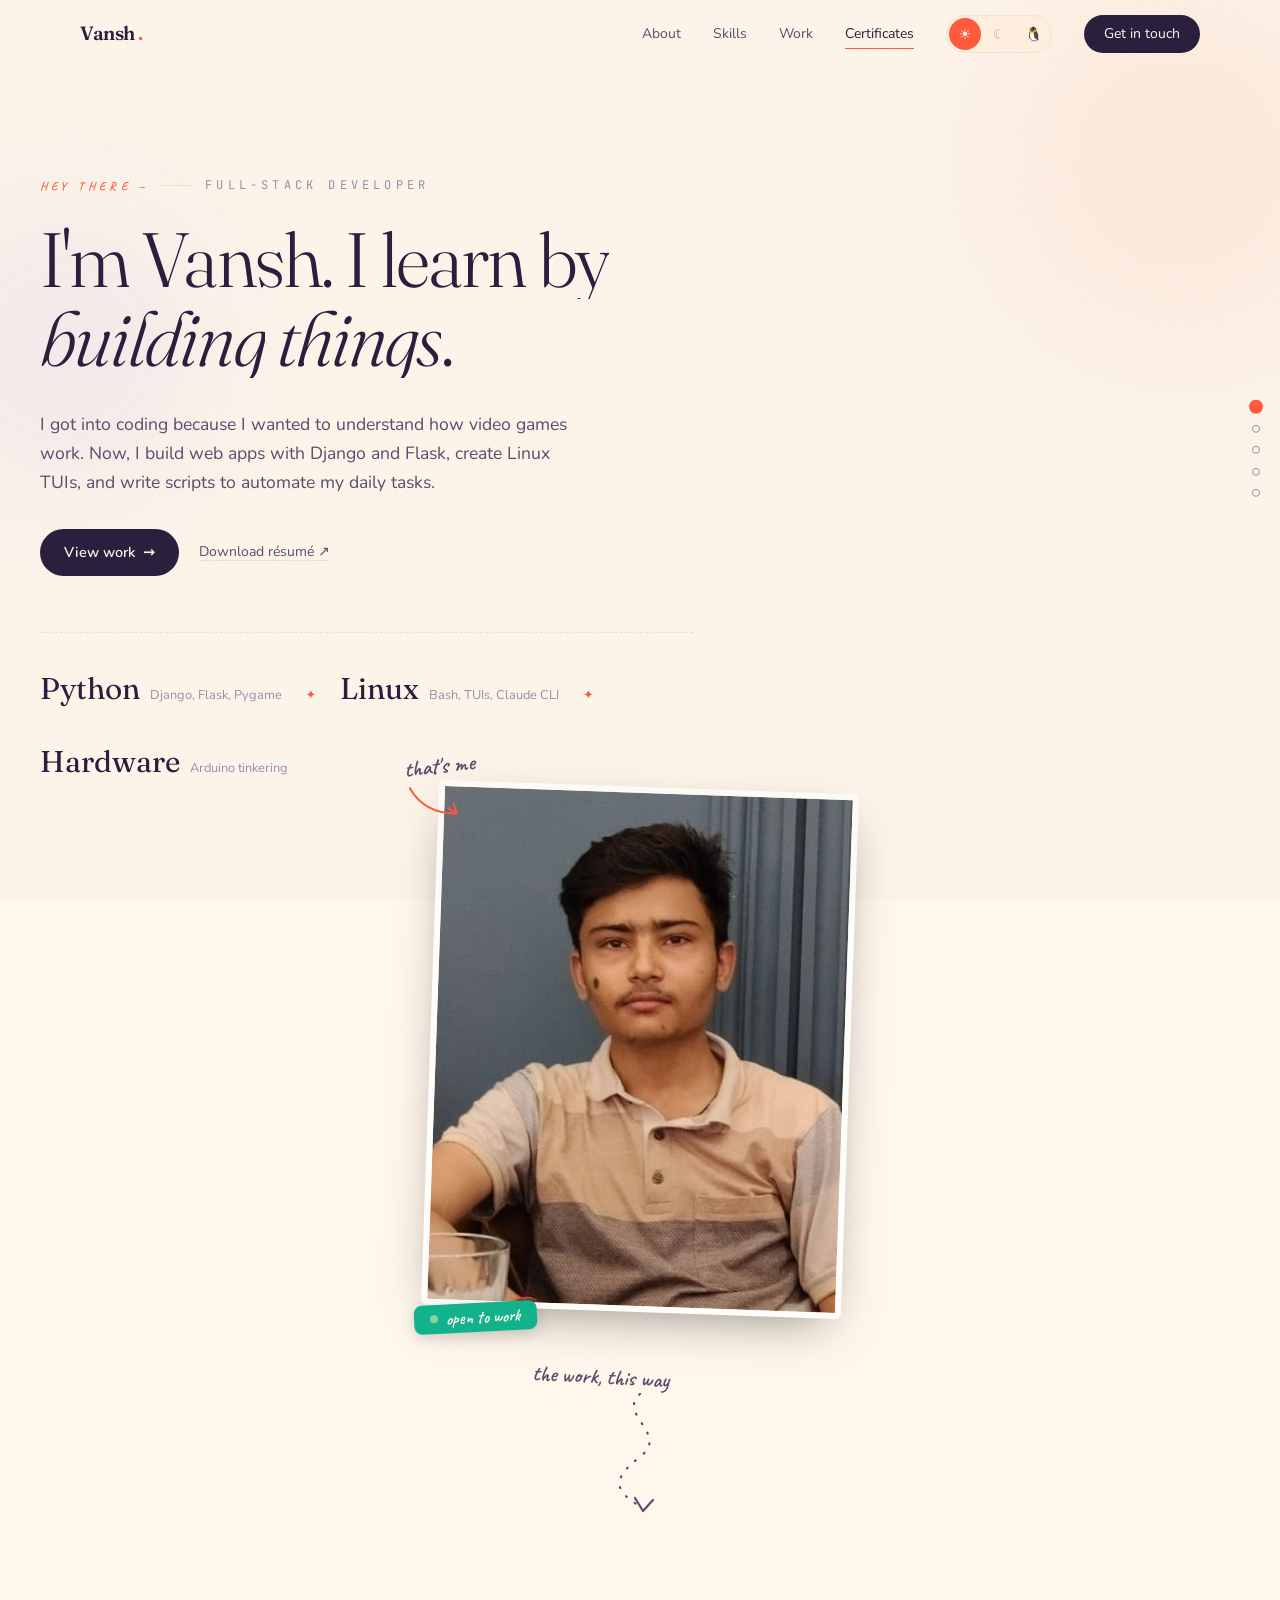
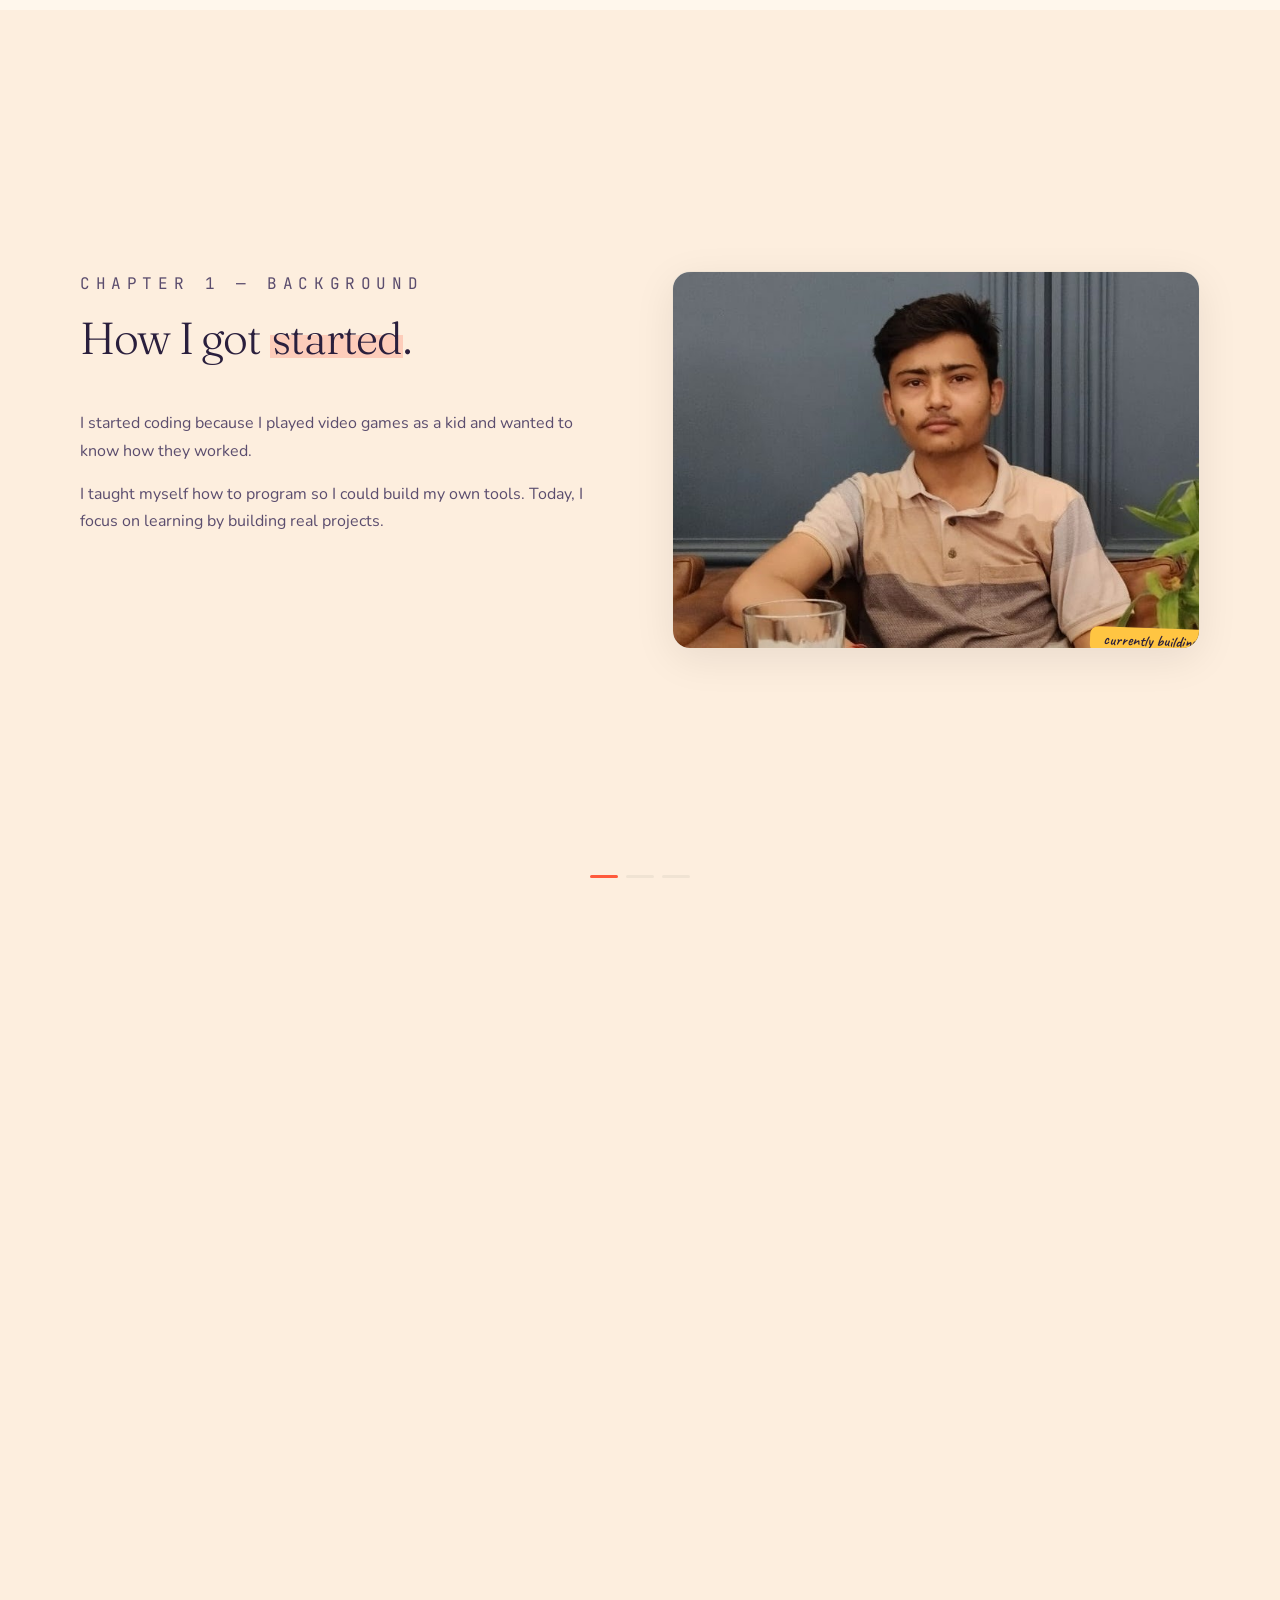
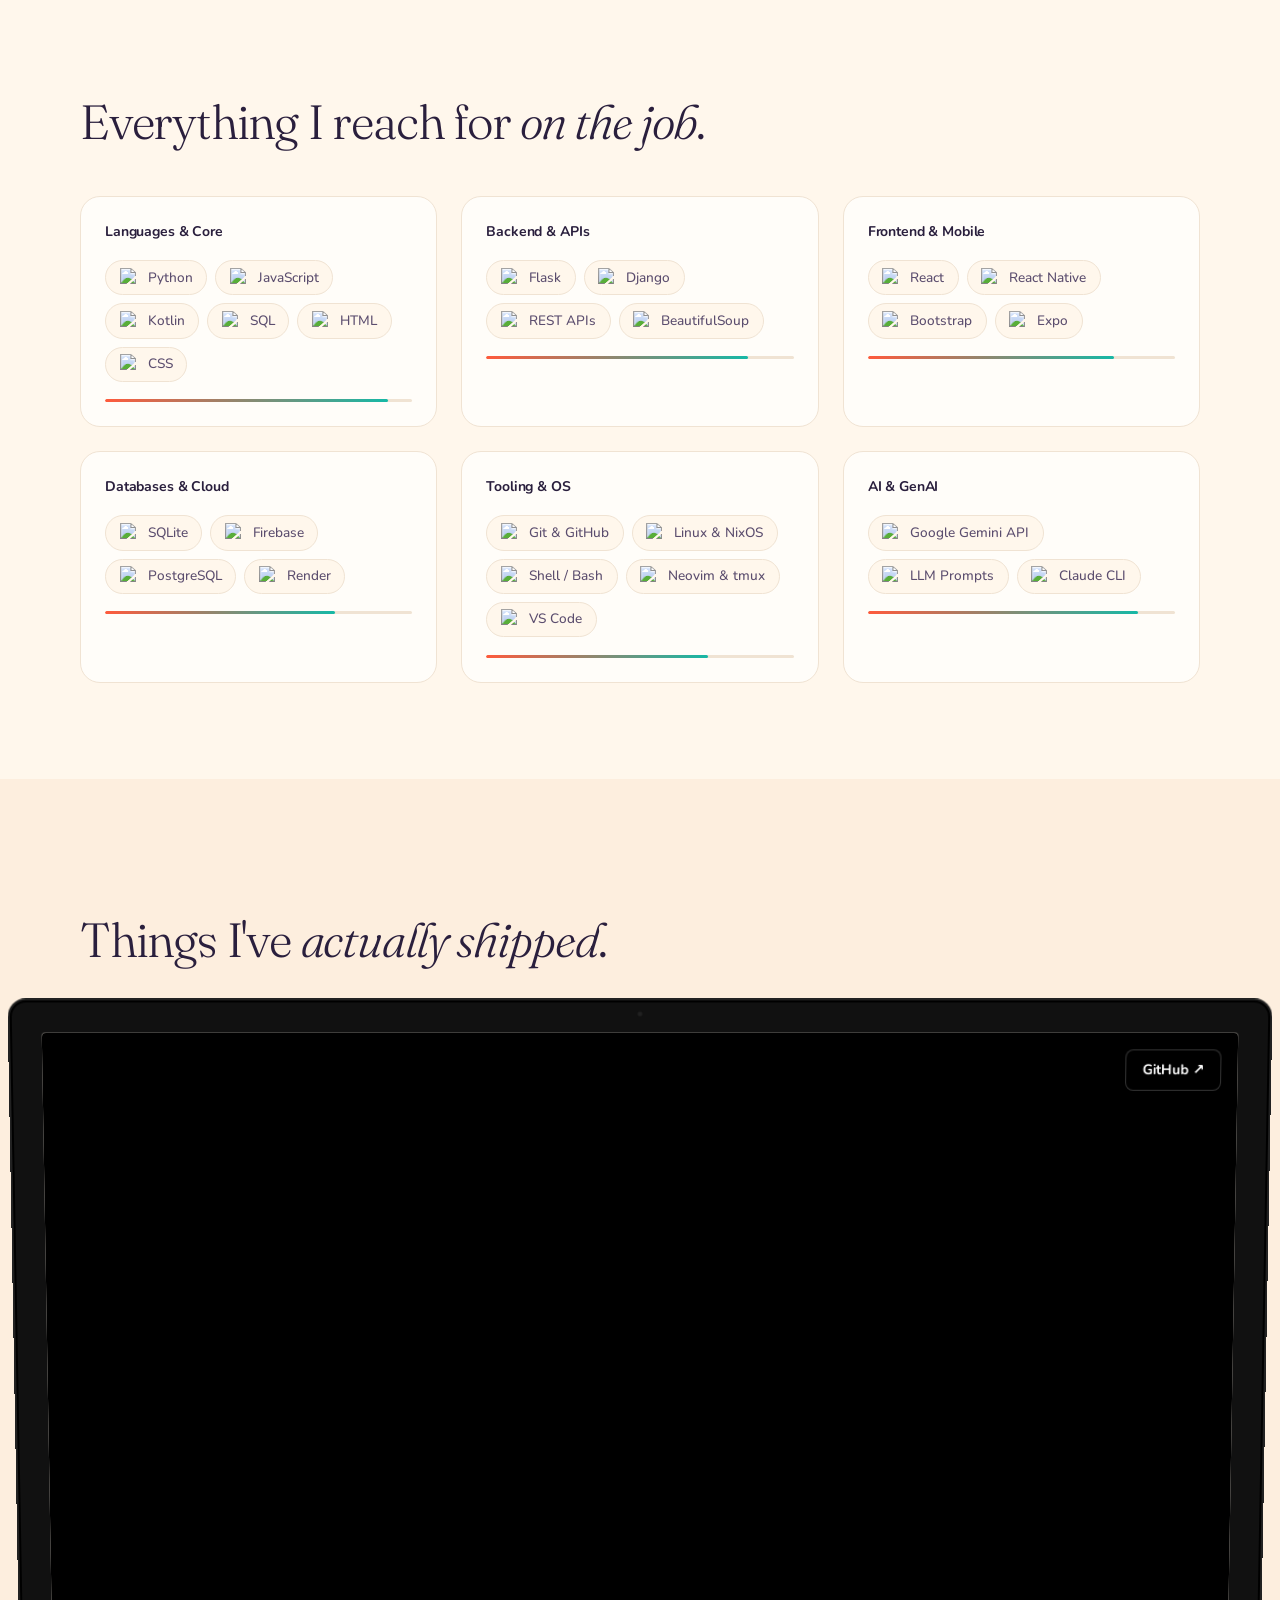
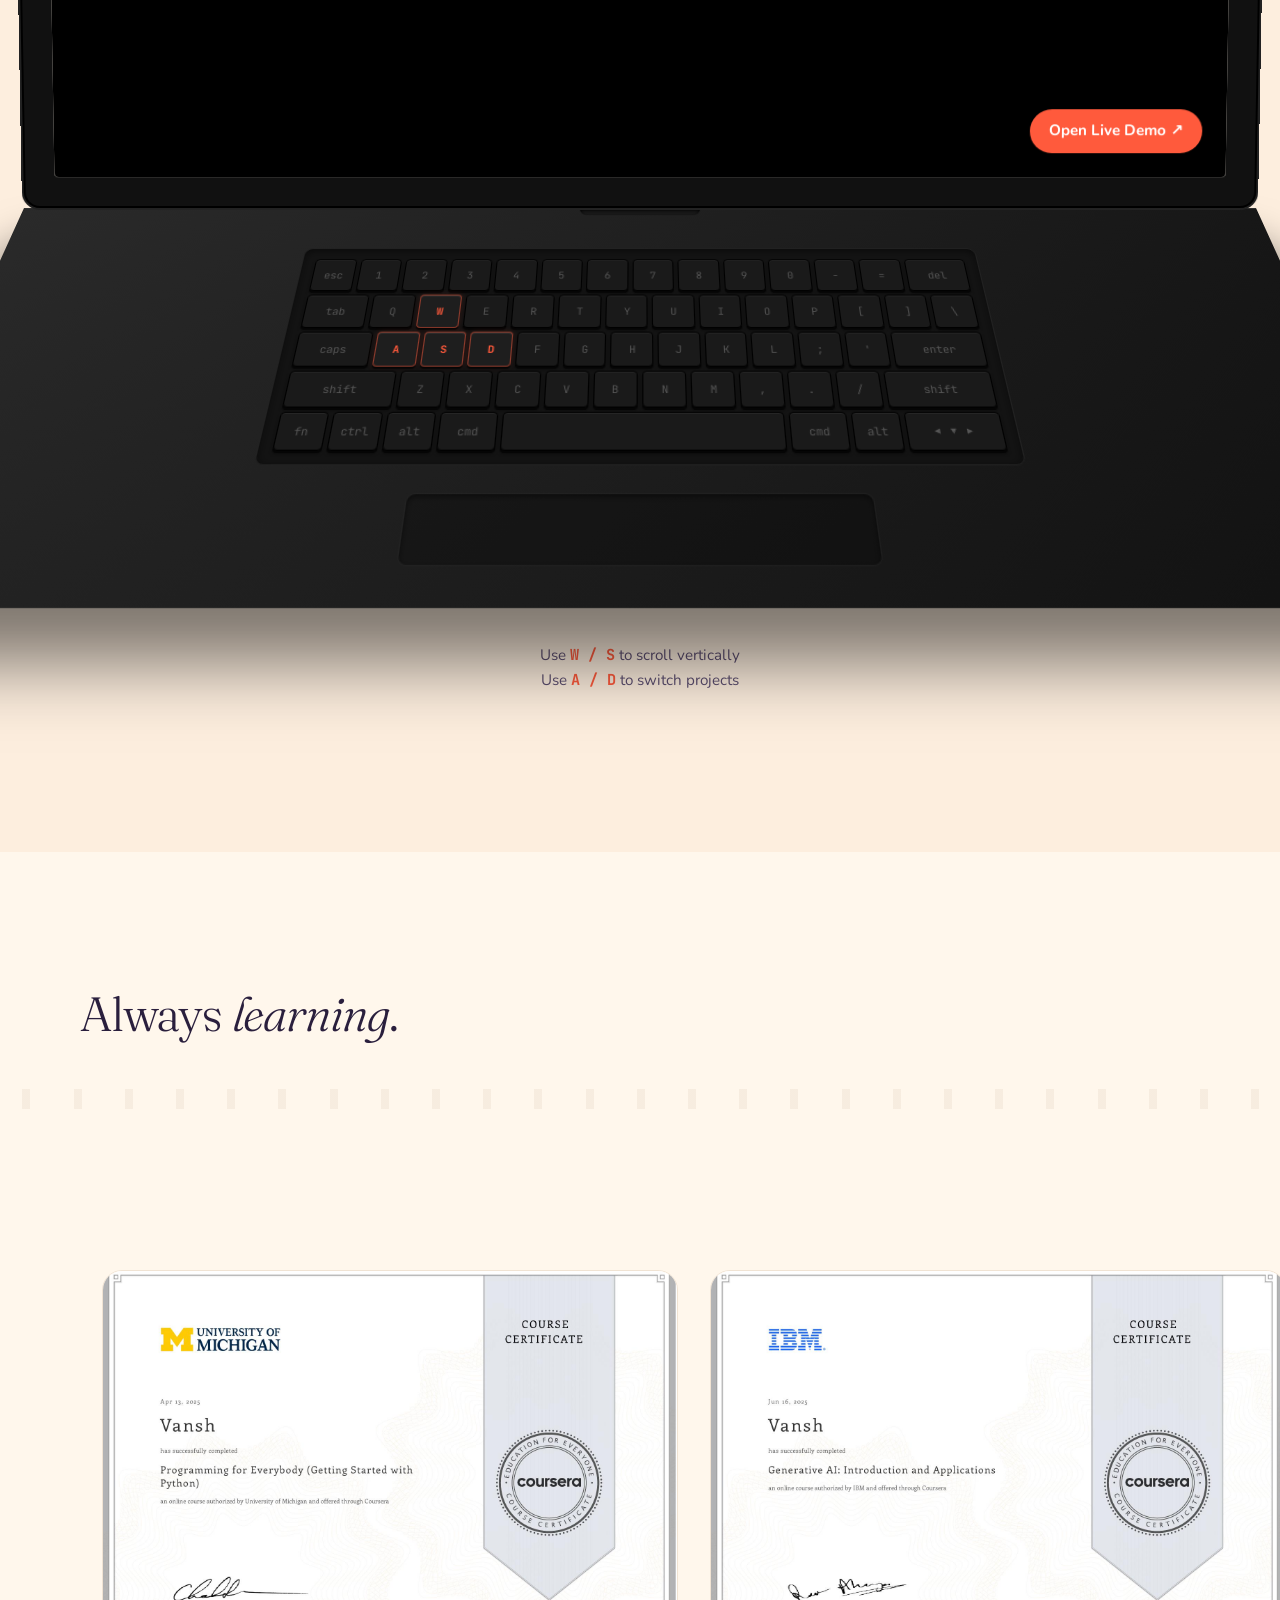
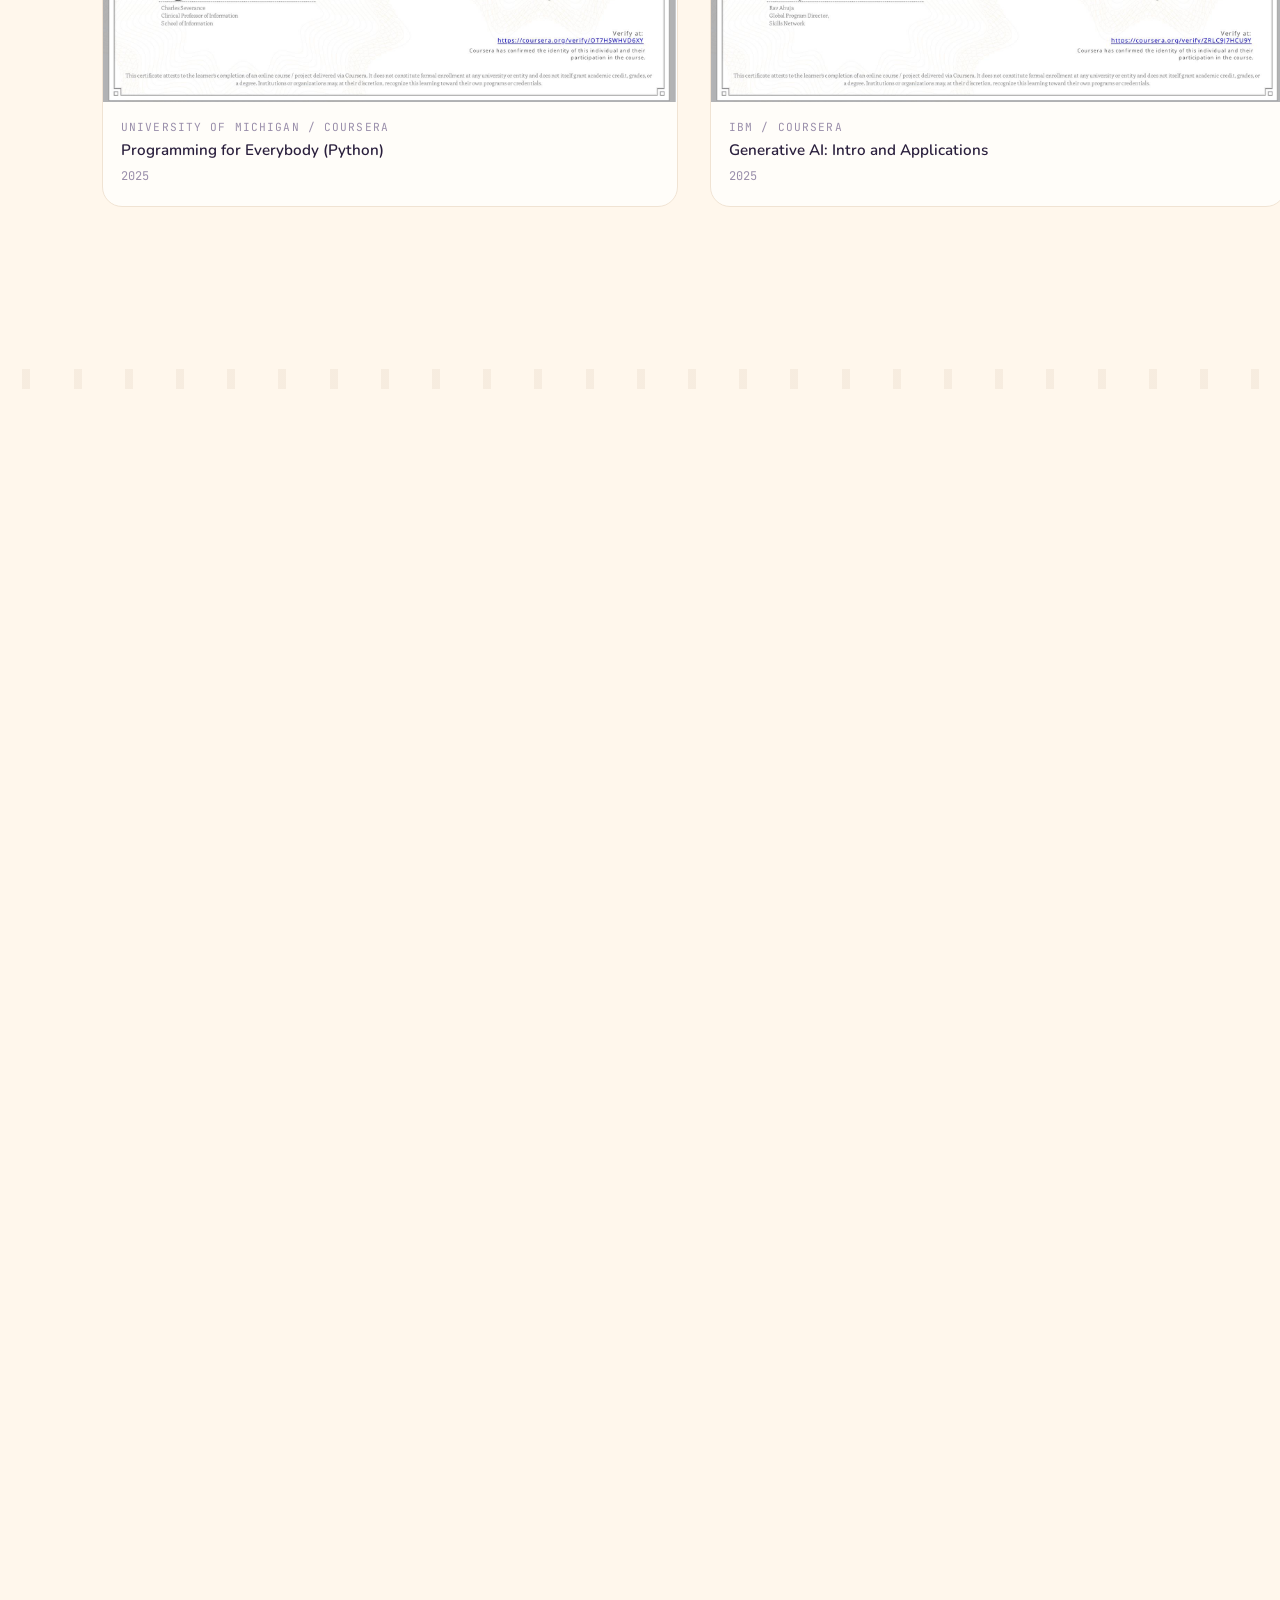
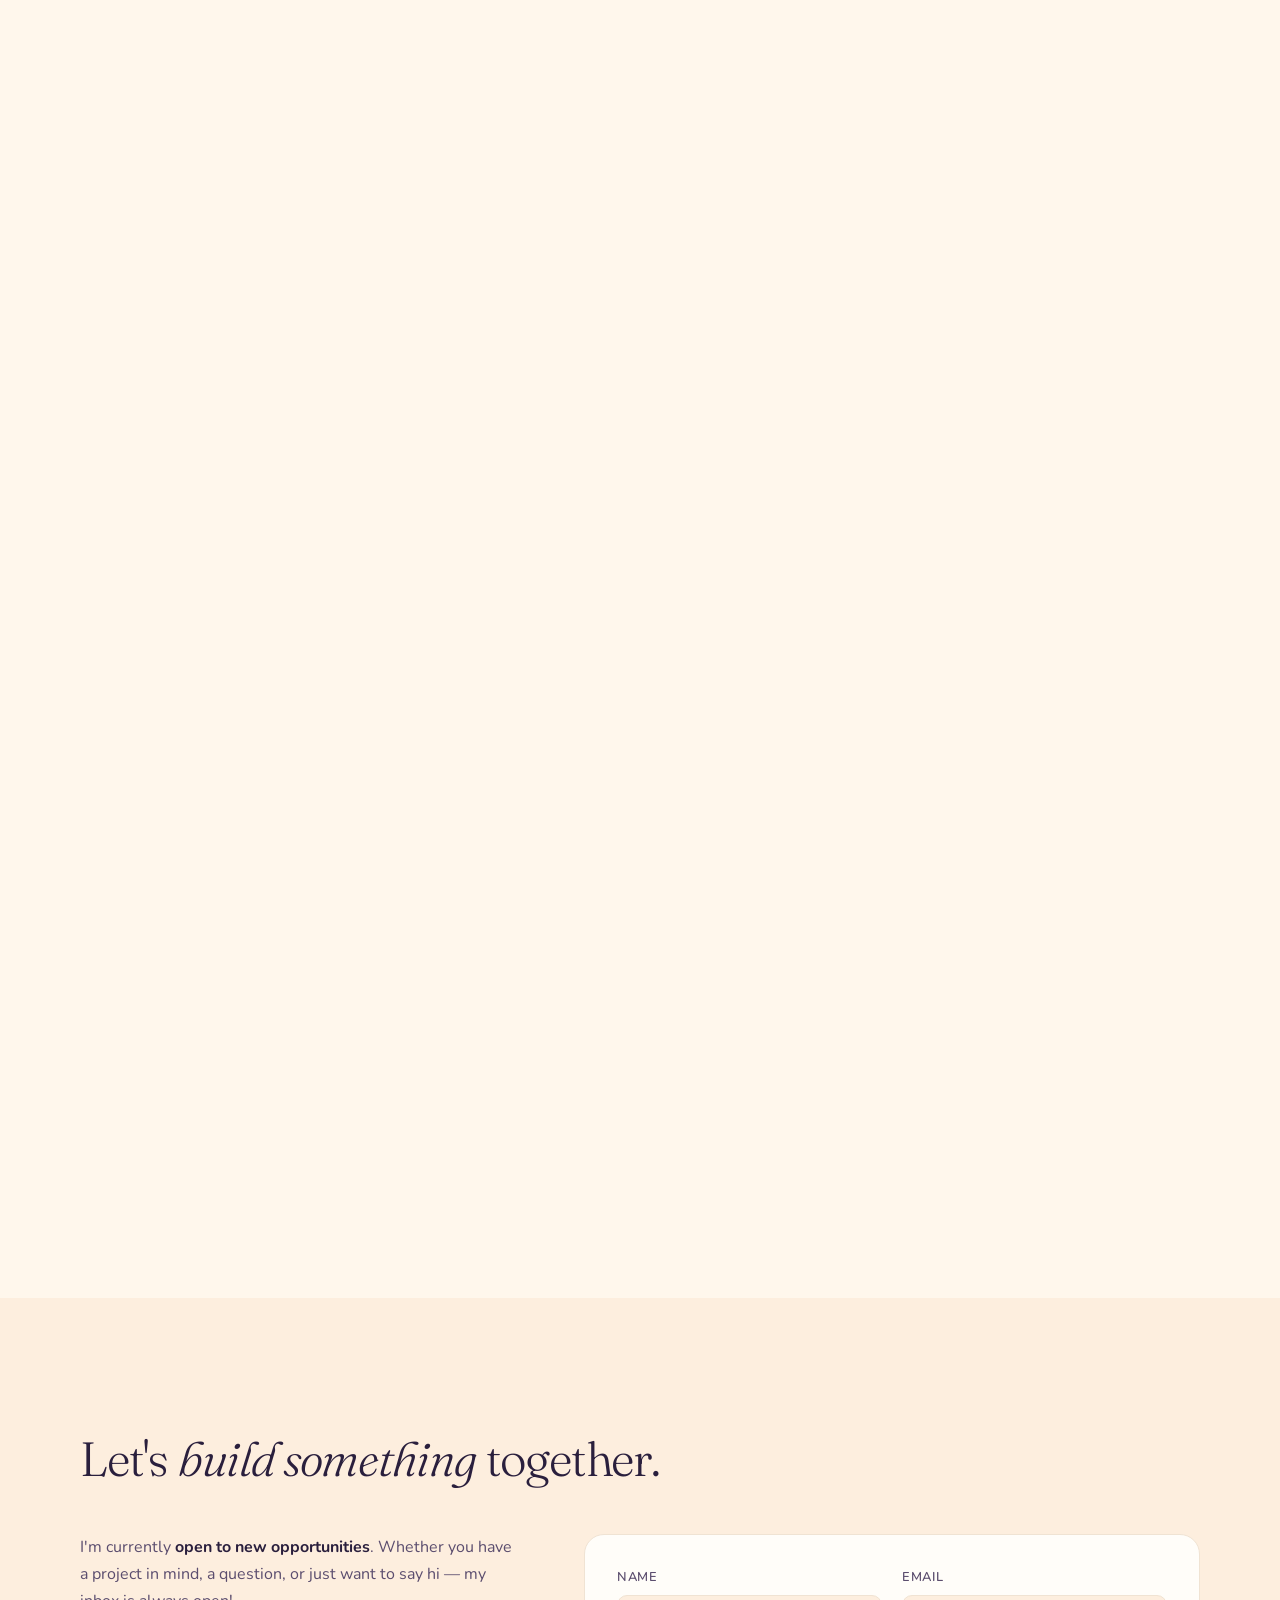
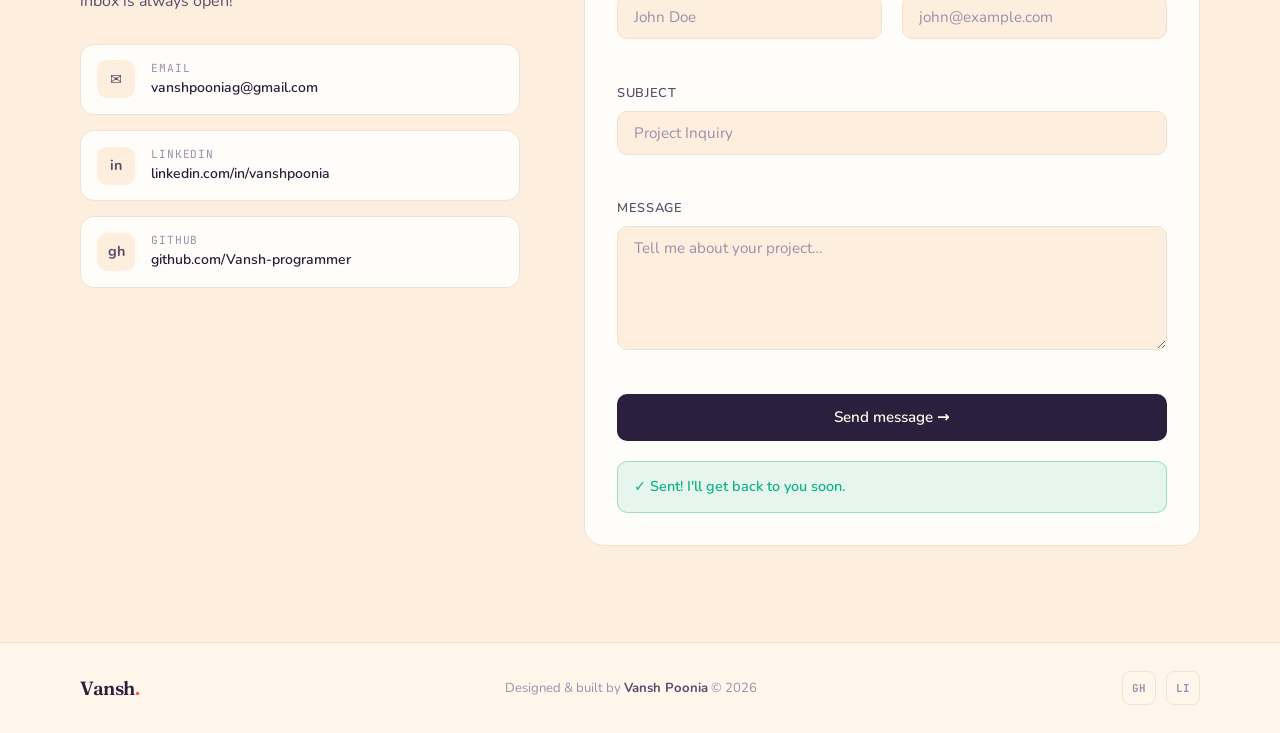
==== commit 511090b1: "Add Linux theme support with boot sequence and terminal functionality - Updated theme.js to include " ====
--- a/index.html
+++ b/index.html
@@ -40,6 +40,7 @@
   <link rel="stylesheet" href="css/contact.css" />
   <link rel="stylesheet" href="css/footer.css" />
   <link rel="stylesheet" href="css/scrolltell.css" />
+  <link rel="stylesheet" href="css/linux-theme.css" />
 </head>
 <body>
 
@@ -66,7 +67,7 @@
         <div class="theme-switcher" role="group" aria-label="Theme mode">
           <button class="theme-btn active" data-theme="light" title="Light mode" aria-pressed="true">☀</button>
           <button class="theme-btn"        data-theme="dark"  title="Dark mode"  aria-pressed="false">☾</button>
-          <button class="theme-btn"        data-theme="game"  title="Game mode"  aria-pressed="false">🎮</button>
+          <button class="theme-btn"        data-theme="linux"  title="Linux mode"  aria-pressed="false">🐧</button>
         </div>
 
         <a href="#contact" class="nav-cta">Get in touch</a>
@@ -77,7 +78,7 @@
         <div class="theme-switcher" role="group" aria-label="Theme mode">
           <button class="theme-btn active" data-theme="light" title="Light mode" aria-pressed="true">☀</button>
           <button class="theme-btn"        data-theme="dark"  title="Dark mode"  aria-pressed="false">☾</button>
-          <button class="theme-btn"        data-theme="game"  title="Game mode"  aria-pressed="false">🎮</button>
+          <button class="theme-btn"        data-theme="linux"  title="Linux mode"  aria-pressed="false">🐧</button>
         </div>
         <button class="hamburger" id="hamburger" aria-label="Toggle menu" aria-expanded="false">
           <span class="ham-bar"></span>
@@ -150,7 +151,8 @@
               <span class="stat-label">Arduino tinkering</span>
             </div>
           </div>
-        </div> <!-- End of hero-text -->
+        </div>
+        </div>
 
         <!-- ── Right: photo ────────────────────────────── -->
         <div class="hero-photo">
@@ -406,19 +408,47 @@
                 </div>
               </div>
 
-              <!-- Slide 4 -->
+                            <!-- Slide 4 -->
               <div class="laptop-slide">
-                <div style="width: 100%; height: 100%; min-height: 100%; background: #000; display:flex; align-items:center; justify-content:center; position:relative;">
-                    <img src="assets/images/linux_tui.jpg" style="width:100%;height:100%;object-fit:cover;" alt="Linux TUI">
-                </div>
-                <div class="slide-details">
-                  <p class="slide-meta">Linux & Systems</p>
-                  <h3 class="slide-title">Linux TUI & Automation</h3>
-                  <p class="slide-desc">A Terminal User Interface (TUI) and suite of Bash scripts to automate my daily tasks on Linux and manage background processes without a GUI.</p>
+                <div style="width: 100%; height: 100%; min-height: 100%; background: #000; position:relative; overflow: hidden; display: flex; flex-direction: column;">
+                  <div class="mock-terminal-wrapper">
+                    <div class="mock-term-header">
+                      <div class="dots"><span class="dot red"></span><span class="dot yellow"></span><span class="dot green"></span></div>
+                      <div class="title">vansh@ai-tui: ~</div>
+                    </div>
+                    <div class="mock-term-body">
+                      <div class="term-line"><span class="prompt">vansh@ai-tui:~$</span> lss</div>
+                      <div class="term-line error">bash: lss: command not found</div>
+                      <div class="term-line ai-box">
+                        <span class="ai-badge">AI Assistant</span>
+                        <p>It looks like you made a typo. Did you mean <strong>ls</strong>?</p>
+                        <p class="ai-desc">The <code>ls</code> command is used to list all files and directories in your current folder.</p>
+                      </div>
+                      <div class="term-line"><span class="prompt">vansh@ai-tui:~$</span> ask "write a python script to ping a website"</div>
+                      <div class="term-line ai-box">
+                        <span class="ai-badge ollama-badge">Ollama</span>
+                        <p>Generating script via local LLM...</p>
+                        <pre><code>import os
+hostname = "google.com"
+response = os.system("ping -c 1 " + hostname)
+if response == 0:
+    print(hostname, 'is up!')
+else:
+    print(hostname, 'is down!')</code></pre>
+                      </div>
+                      <div class="term-line"><span class="prompt">vansh@ai-tui:~$</span> <span class="cursor"></span></div>
+                    </div>
+                  </div>
+                </div>
+                
+                <div class="slide-details" style="padding-top: 1.5rem;">
+                  <p class="slide-meta">Linux & Local AI</p>
+                  <h3 class="slide-title">AI-Powered CLI Assistant</h3>
+                  <p class="slide-desc">A Terminal User Interface (TUI) designed to help beginners learn Linux. It catches mistyped commands, provides educational explanations, and uses local AI (Ollama) or external APIs to instantly generate automation scripts from natural language queries.</p>
                   <div class="slide-tags">
-                    <span class="slide-tag">Linux</span><span class="slide-tag">Bash</span><span class="slide-tag">Python</span><span class="slide-tag">Claude CLI</span>
+                    <span class="slide-tag">Python</span><span class="slide-tag">Ollama</span><span class="slide-tag">Bash</span><span class="slide-tag">TUI</span>
                   </div>
-                  <p class="scroll-hint">↓ scroll for more details ↓</p>
+                  <p class="scroll-hint" style="margin-top: 2rem;">↓ scroll for more details ↓</p>
                   <div style="height: 150px;"></div>
                 </div>
               </div>
@@ -673,7 +703,218 @@
   <script src="js/form.js"></script>
   <script src="js/scrolltell.js"></script>
   <script src="js/laptop.js"></script>
+  <script src="js/terminal.js"></script>
   <script src="js/main.js"></script>
 
-</body>
+
+    <!-- ══════════════════════════════════════════════════════════
+         LINUX DESKTOP ENVIRONMENT
+    ══════════════════════════════════════════════════════════ -->
+    <div id="boot-screen" style="display: none;">
+      <div id="boot-log"></div>
+    </div>
+
+        <div id="linux-desktop" style="display: none;">
+                  <video class="linux-wallpaper-video" src="assets/videos/wallpaper.mp4" autoplay loop muted playsinline></video>
+      <div class="linux-wallpaper-overlay"></div>
+      
+      <!-- Top Bar (Hyprland / Waybar style) -->
+      <div id="linux-topbar">
+        <div class="topbar-left">
+          <div class="workspaces">
+            <span class="ws active">1</span>
+            <span class="ws">2</span>
+            <span class="ws">3</span>
+            <span class="ws">4</span>
+          </div>
+          <span class="active-window-title" id="topbar-title">Desktop</span>
+        </div>
+        <div class="topbar-center" id="topbar-clock">
+          00:00 AM - Jan 1
+        </div>
+        <div class="topbar-right">
+          <span class="tray-icon">🛜</span>
+          <span class="tray-icon">🔊</span>
+          <span class="tray-icon">🔋 98%</span>
+          <span class="tray-icon">⚙️</span>
+        </div>
+      </div>
+
+      <!-- Conky / Desktop Widget -->
+      <div id="conky-widget">
+        <div class="conky-time" id="conky-time">00:00</div>
+        <div class="conky-date" id="conky-date">Monday, 1 January</div>
+        <div class="conky-sys">
+          <div class="sys-row">
+            <span class="sys-label">CPU</span>
+            <div class="sys-bar"><div class="sys-fill" style="width: 14%;"></div></div>
+            <span class="sys-val">14%</span>
+          </div>
+          <div class="sys-row">
+            <span class="sys-label">RAM</span>
+            <div class="sys-bar"><div class="sys-fill" style="width: 42%;"></div></div>
+            <span class="sys-val">42%</span>
+          </div>
+          <div class="sys-row">
+            <span class="sys-label">/home</span>
+            <div class="sys-bar"><div class="sys-fill" style="width: 68%;"></div></div>
+            <span class="sys-val">68%</span>
+          </div>
+        </div>
+      </div>
+      
+      <!-- Dock -->
+      <div id="linux-dock">
+        <div class="dock-icon" data-app="app-terminal" title="Terminal">
+          <span>&gt;_</span>
+        </div>
+        <div class="dock-icon" data-app="app-files" title="Files">
+          <span>📁</span>
+        </div>
+        <div class="dock-icon" data-app="app-browser" title="Browser - Architecture">
+          <span>🌐</span>
+        </div>
+        <div class="dock-icon" data-app="app-video" title="Projects (Video)">
+          <span>🎬</span>
+        </div>
+        <div class="dock-icon" id="linux-shutdown" title="Shutdown OS">
+          <span>⏻</span>
+        </div>
+      </div>
+
+      <!-- App: Terminal -->
+      <div class="gui-window" id="app-terminal" style="display: none;">
+        <div class="window-header">
+          <div class="win-buttons">
+            <span class="win-btn close" data-close="app-terminal"></span>
+            <span class="win-btn minimize" data-min="app-terminal"></span>
+            <span class="win-btn maximize"></span>
+          </div>
+          <div class="win-title">vansh@portfolio: ~</div>
+        </div>
+        <div class="window-body terminal-body" id="terminal-body">
+          <div id="term-output"></div>
+          <div class="term-input-line">
+            <span class="term-prompt" id="term-prompt">vansh@portfolio:~$</span>
+            <input type="text" id="term-input" autocomplete="off" spellcheck="false" />
+          </div>
+        </div>
+      </div>
+
+      <!-- App: Files -->
+      <div class="gui-window" id="app-files" style="display: none;">
+        <div class="window-header">
+          <div class="win-buttons">
+            <span class="win-btn close" data-close="app-files"></span>
+            <span class="win-btn minimize" data-min="app-files"></span>
+            <span class="win-btn maximize"></span>
+          </div>
+          <div class="win-title">File Explorer</div>
+        </div>
+        <div class="window-body files-body">
+                    <div class="file-grid">
+            <div class="file-item" data-open="how_it_was_made.html">
+              <span class="file-icon" style="font-size: 2.5rem;">🌐</span>
+              <span class="file-name">how_it_was_made.html</span>
+            </div>
+            <div class="file-item" data-open="resume.pdf">
+              <span class="file-icon">📄</span>
+              <span class="file-name">resume.pdf</span>
+            </div>
+            <div class="file-item" data-open="cert1_python-1.jpg">
+              <span class="file-icon">🖼️</span>
+              <span class="file-name">cert1_python-1.jpg</span>
+            </div>
+            <div class="file-item" data-open="cert2_genai-1.jpg">
+              <span class="file-icon">🖼️</span>
+              <span class="file-name">cert2_genai-1.jpg</span>
+            </div>
+            <div class="file-item" data-open="cert3_swe-1.jpg">
+              <span class="file-icon">🖼️</span>
+              <span class="file-name">cert3_swe-1.jpg</span>
+            </div>
+          </div>
+        </div>
+      </div>
+
+      <!-- App: Video Player -->
+      <div class="gui-window" id="app-video" style="display: none;">
+        <div class="window-header">
+          <div class="win-buttons">
+            <span class="win-btn close" data-close="app-video"></span>
+            <span class="win-btn minimize" data-min="app-video"></span>
+            <span class="win-btn maximize"></span>
+          </div>
+          <div class="win-title">Projects Media Player</div>
+        </div>
+        <div class="window-body video-body">
+          <video src="assets/videos/aimlab.mp4" controls autoplay loop muted></video>
+        </div>
+      </div>
+
+      <!-- App: Browser -->
+      <div class="gui-window" id="app-browser" style="display: none;">
+        <div class="window-header">
+          <div class="win-buttons">
+            <span class="win-btn close" data-close="app-browser"></span>
+            <span class="win-btn minimize" data-min="app-browser"></span>
+            <span class="win-btn maximize"></span>
+          </div>
+          <div class="win-title">Browser - Architecture</div>
+        </div>
+        <div class="window-body browser-body">
+          <div class="browser-navbar">
+            <span class="url-bar">🔒 https://vansh.portfolio/how-it-was-made</span>
+          </div>
+          <div class="browser-content article-style">
+            <h1 style="margin-top: 0;">Behind the Scenes</h1>
+            <p class="subtitle">A complete breakdown of the tech stack and features driving this portfolio.</p>
+            
+            <hr>
+
+            <h2>Tech Stack</h2>
+            <p>This entire portfolio is built using <strong>Vanilla HTML, CSS, and JavaScript</strong>. Zero bloated frameworks (like React or Vue) were used. This ensures lightning-fast load times and proves a deep, fundamental understanding of core web technologies.</p>
+
+            <h2>Feature Breakdown</h2>
+            <div class="feature-card">
+              <h3>🐧 Linux Window Manager</h3>
+              <p>The draggable floating windows were engineered from scratch in JavaScript. Event listeners track mouse coordinates to allow dragging, while a custom function manages <code>z-index</code> stacking to ensure the active window always comes to the front.</p>
+            </div>
+            
+            <div class="feature-card">
+              <h3>⌨️ Interactive Bash Terminal</h3>
+              <p>The terminal engine intercepts raw keyboard events, maintains a history stack for Up/Down arrow navigation, and uses a custom string parser to execute commands against an in-memory JSON file system.</p>
+            </div>
+
+            <div class="feature-card">
+              <h3>💻 3D Laptop Showcase</h3>
+              <p>The laptop on the main website uses advanced CSS 3D transforms (<code>perspective</code>, <code>rotateX</code>, <code>rotateY</code>). JavaScript listens for scroll events and keyboard inputs (W, A, S, D) to animate the sliding projects inside the screen container.</p>
+            </div>
+
+            <div class="feature-card">
+              <h3>✨ Hyprland Aesthetics</h3>
+              <p>The glowing window borders and frosted top-bar rely on CSS <code>backdrop-filter: blur()</code> and dynamic <code>box-shadow</code> effects that transition instantly when a window gains focus.</p>
+            </div>
+          </div>
+        </div>
+      </div>
+
+      <!-- App: Media Viewer (PDFs/Images) -->
+      <div class="gui-window" id="app-viewer" style="display: none;">
+        <div class="window-header">
+          <div class="win-buttons">
+            <span class="win-btn close" data-close="app-viewer"></span>
+            <span class="win-btn minimize" data-min="app-viewer"></span>
+            <span class="win-btn maximize"></span>
+          </div>
+          <div class="win-title" id="viewer-title">Viewer</div>
+        </div>
+        <div class="window-body viewer-body">
+          <iframe id="viewer-frame" src="" frameborder="0"></iframe>
+        </div>
+      </div>
+
+    </div>
+
+  </body>
 </html>
--- a/css/projects.css
+++ b/css/projects.css
@@ -250,3 +250,119 @@
   margin-top: 1rem;
   font-family: var(--font-mono);
 }
+
+/* ── AI Mock Terminal (Slide 4) ────────────────────────────── */
+.mock-terminal-wrapper {
+  width: 100%;
+  height: 100%;
+  display: flex;
+  flex-direction: column;
+  background: #111;
+  font-family: 'JetBrains Mono', var(--font-mono, monospace);
+  font-size: 0.8rem;
+  color: #fff;
+  border-bottom: 1px solid #333;
+}
+.mock-term-header {
+  display: flex;
+  align-items: center;
+  background: #222;
+  padding: 0.5rem 1rem;
+  border-bottom: 1px solid #333;
+  position: relative;
+}
+.mock-term-header .dots {
+  display: flex;
+  gap: 6px;
+}
+.mock-term-header .dot {
+  width: 10px; height: 10px; border-radius: 50%;
+}
+.dot.red { background: #ff5f56; }
+.dot.yellow { background: #ffbd2e; }
+.dot.green { background: #27c93f; }
+
+.mock-term-header .title {
+  position: absolute;
+  left: 50%;
+  transform: translateX(-50%);
+  color: #888;
+  font-size: 0.75rem;
+}
+
+.mock-term-body {
+  padding: 1rem;
+  flex: 1;
+  overflow-y: auto;
+  display: flex;
+  flex-direction: column;
+  gap: 0.8rem;
+}
+.term-line {
+  line-height: 1.4;
+  word-break: break-all;
+}
+.term-line .prompt {
+  color: #87d700;
+  margin-right: 0.5rem;
+}
+.term-line.error {
+  color: #ff5f56;
+}
+.ai-box {
+  background: rgba(135, 215, 0, 0.1);
+  border-left: 2px solid #87d700;
+  padding: 0.8rem 1rem;
+  margin-top: 0.2rem;
+  border-radius: 0 8px 8px 0;
+}
+.ai-badge {
+  display: inline-block;
+  background: #87d700;
+  color: #000;
+  padding: 2px 6px;
+  border-radius: 4px;
+  font-size: 0.65rem;
+  font-weight: bold;
+  text-transform: uppercase;
+  margin-bottom: 0.5rem;
+}
+.ollama-badge {
+  background: #fff;
+}
+.ai-box p {
+  margin: 0 0 0.4rem 0;
+  color: #ddd;
+}
+.ai-box code {
+  background: rgba(255,255,255,0.1);
+  padding: 2px 4px;
+  border-radius: 3px;
+  color: #87d700;
+}
+.ai-box pre {
+  background: #000;
+  padding: 0.8rem;
+  border-radius: 6px;
+  border: 1px solid #333;
+  overflow-x: auto;
+  margin: 0.5rem 0 0 0;
+}
+.ai-box pre code {
+  background: transparent;
+  padding: 0;
+  color: #ccc;
+}
+
+.cursor {
+  display: inline-block;
+  width: 8px;
+  height: 14px;
+  background: #87d700;
+  vertical-align: middle;
+  animation: blink 1s step-end infinite;
+}
+@keyframes blink {
+  0%, 100% { opacity: 1; }
+  50% { opacity: 0; }
+}
--- a/css/linux-theme.css
+++ b/css/linux-theme.css
@@ -0,0 +1,472 @@
+/* ============================================================
+   linux-theme.css — Linux Desktop Environment
+   Window Manager & UI
+============================================================ */
+
+/* Hide traditional UI */
+[data-theme="linux"] .site-header,
+[data-theme="linux"] .hero,
+[data-theme="linux"] .showcase-section,
+[data-theme="linux"] .skills-section,
+[data-theme="linux"] .cert-section,
+[data-theme="linux"] .contact-section,
+[data-theme="linux"] .footer {
+  display: none !important;
+}
+
+[data-theme="linux"] body {
+  background: #000;
+  overflow: hidden;
+  margin: 0; padding: 0;
+}
+
+/* ── Boot Screen ────────────────────────────────────────────── */
+#boot-screen {
+  position: fixed;
+  inset: 0;
+  background: #000;
+  color: #fff;
+  font-family: var(--font-mono, monospace);
+  font-size: 0.85rem;
+  z-index: 9999;
+  padding: 1rem;
+  overflow: hidden;
+}
+#boot-log {
+  white-space: pre-wrap;
+  line-height: 1.4;
+}
+
+/* ── Desktop Environment ────────────────────────────────────── */
+#linux-desktop {
+  position: fixed;
+  inset: 0;
+  z-index: 9000;
+  background: url('https://images.unsplash.com/photo-1550751827-4bd374c3f58b?w=1600&fit=crop&q=80') center/cover no-repeat;
+  display: flex;
+  align-items: center;
+  justify-content: center;
+}
+[data-theme="linux"] #linux-desktop {
+  display: flex !important;
+}
+
+/* ── Dock ───────────────────────────────────────────────────── */
+#linux-dock {
+  position: absolute;
+  bottom: 20px;
+  left: 50%;
+  transform: translateX(-50%);
+  background: rgba(0, 0, 0, 0.6);
+  backdrop-filter: blur(10px);
+  padding: 10px 20px;
+  border-radius: 20px;
+  display: flex;
+  gap: 20px;
+  z-index: 9900;
+  border: 1px solid rgba(255,255,255,0.1);
+}
+.dock-icon {
+  width: 50px;
+  height: 50px;
+  background: rgba(255,255,255,0.1);
+  border-radius: 12px;
+  display: flex;
+  align-items: center;
+  justify-content: center;
+  font-size: 1.5rem;
+  color: #fff;
+  cursor: pointer;
+  transition: transform 0.2s, background 0.2s;
+  position: relative;
+}
+.dock-icon:hover {
+  transform: translateY(-5px);
+  background: rgba(255,255,255,0.2);
+}
+.dock-icon.active::after {
+  content: '';
+  position: absolute;
+  bottom: -6px;
+  width: 4px; height: 4px;
+  border-radius: 50%;
+  background: #fff;
+}
+
+/* ── Generic Window ─────────────────────────────────────────── */
+.gui-window {
+  width: 90%;
+  max-width: 800px;
+  height: 70vh;
+  min-height: 400px;
+  background: rgba(30, 30, 30, 0.95);
+  border-radius: 10px;
+  box-shadow: 0 20px 60px rgba(0,0,0,0.6);
+  display: flex;
+  flex-direction: column;
+  overflow: hidden;
+  position: absolute;
+  resize: both;
+  border: 1px solid rgba(255,255,255,0.1);
+}
+
+.window-header {
+  background: #2a2a2a;
+  padding: 0.5rem 1rem;
+  display: flex;
+  align-items: center;
+  cursor: grab;
+  user-select: none;
+  height: 38px;
+}
+.window-header:active { cursor: grabbing; }
+
+.win-buttons {
+  display: flex;
+  gap: 8px;
+  position: absolute;
+}
+.win-btn {
+  width: 12px; height: 12px;
+  border-radius: 50%;
+  display: inline-block;
+  cursor: pointer;
+}
+.win-btn.close { background: #ff5f56; }
+.win-btn.minimize { background: #ffbd2e; }
+.win-btn.maximize { background: #27c93f; }
+
+.win-title {
+  flex: 1;
+  text-align: center;
+  color: #ccc;
+  font-family: var(--font-sans, sans-serif);
+  font-size: 0.85rem;
+  font-weight: 500;
+  pointer-events: none;
+}
+
+.window-body {
+  flex: 1;
+  overflow-y: auto;
+  position: relative;
+}
+
+/* ── App Specifics ──────────────────────────────────────────── */
+#app-terminal {
+  background: rgba(48, 10, 36, 0.95); /* Ubuntu purple */
+}
+#app-terminal .window-header {
+  background: #3e3e3e;
+}
+.terminal-body {
+  padding: 1rem;
+  font-family: 'JetBrains Mono', monospace;
+  font-size: 0.95rem;
+  color: #fff;
+  display: flex;
+  flex-direction: column;
+}
+#term-output {
+  white-space: pre-wrap;
+  line-height: 1.5;
+  margin-bottom: 0.5rem;
+}
+.term-input-line { display: flex; align-items: center; }
+.term-prompt { color: #87d700; margin-right: 0.5rem; white-space: nowrap; }
+#term-input {
+  flex: 1; background: transparent; border: none; color: #fff; font-family: inherit; font-size: inherit; outline: none;
+}
+
+.files-body {
+  background: #1e1e1e;
+  padding: 2rem;
+}
+.file-grid {
+  display: flex;
+  flex-wrap: wrap;
+  gap: 2rem;
+}
+.file-item {
+  width: 80px;
+  display: flex;
+  flex-direction: column;
+  align-items: center;
+  gap: 0.5rem;
+  cursor: pointer;
+  text-align: center;
+}
+.file-item:hover .file-icon {
+  background: rgba(255,255,255,0.1);
+}
+.file-icon {
+  font-size: 3rem;
+  width: 70px; height: 70px;
+  display: flex; align-items: center; justify-content: center;
+  border-radius: 12px;
+  transition: background 0.2s;
+}
+.file-name {
+  color: #ccc;
+  font-family: var(--font-sans, sans-serif);
+  font-size: 0.8rem;
+  word-break: break-all;
+}
+
+.video-body video {
+  width: 100%;
+  height: 100%;
+  object-fit: contain;
+  background: #000;
+}
+
+.viewer-body iframe {
+  width: 100%;
+  height: 100%;
+  background: #fff;
+}
+
+#linux-shutdown {
+  color: #ff5f56;
+}
+
+/* ── Top Bar (Waybar style) ─────────────────────────────────── */
+#linux-topbar {
+  position: absolute;
+  top: 0;
+  left: 0;
+  width: 100%;
+  height: 32px;
+  background: rgba(15, 15, 15, 0.85);
+  backdrop-filter: blur(10px);
+  display: flex;
+  align-items: center;
+  justify-content: space-between;
+  padding: 0 1rem;
+  z-index: 9950;
+  border-bottom: 1px solid rgba(255,255,255,0.1);
+  color: #fff;
+  font-family: var(--font-mono, monospace);
+  font-size: 0.85rem;
+  user-select: none;
+}
+.topbar-left, .topbar-center, .topbar-right {
+  display: flex;
+  align-items: center;
+  gap: 1rem;
+}
+.workspaces {
+  display: flex;
+  gap: 4px;
+}
+.ws {
+  width: 24px;
+  height: 24px;
+  display: flex;
+  align-items: center;
+  justify-content: center;
+  border-radius: 4px;
+  color: #888;
+  transition: all 0.2s;
+  cursor: pointer;
+}
+.ws:hover { background: rgba(255,255,255,0.1); color: #fff; }
+.ws.active {
+  background: rgba(135, 215, 0, 0.2);
+  color: #87d700;
+  border-bottom: 2px solid #87d700;
+  border-radius: 4px 4px 0 0;
+}
+.active-window-title {
+  color: #ddd;
+  font-weight: bold;
+  padding-left: 0.5rem;
+  border-left: 1px solid rgba(255,255,255,0.2);
+}
+.topbar-right { gap: 0.8rem; }
+.tray-icon { color: #ccc; cursor: pointer; }
+.tray-icon:hover { color: #fff; }
+
+/* ── Conky Widget ───────────────────────────────────────────── */
+#conky-widget {
+  position: absolute;
+  top: 80px;
+  right: 40px;
+  width: 300px;
+  color: #fff;
+  font-family: var(--font-sans, sans-serif);
+  text-align: right;
+  z-index: 9005;
+  user-select: none;
+  pointer-events: none;
+}
+.conky-time {
+  font-size: 5rem;
+  font-weight: 300;
+  line-height: 1;
+  text-shadow: 0 4px 20px rgba(0,0,0,0.5);
+  margin-bottom: 0.5rem;
+}
+.conky-date {
+  font-size: 1.2rem;
+  font-weight: 400;
+  color: #ccc;
+  text-shadow: 0 2px 10px rgba(0,0,0,0.5);
+  margin-bottom: 2rem;
+}
+.conky-sys {
+  display: flex;
+  flex-direction: column;
+  gap: 0.8rem;
+  background: rgba(0,0,0,0.4);
+  padding: 1.5rem;
+  border-radius: 12px;
+  backdrop-filter: blur(5px);
+  border: 1px solid rgba(255,255,255,0.05);
+}
+.sys-row {
+  display: flex;
+  align-items: center;
+  gap: 1rem;
+  font-family: var(--font-mono, monospace);
+  font-size: 0.85rem;
+}
+.sys-label { width: 45px; text-align: left; color: #aaa; }
+.sys-val { width: 35px; text-align: right; color: #fff; }
+.sys-bar {
+  flex: 1;
+  height: 6px;
+  background: rgba(255,255,255,0.1);
+  border-radius: 3px;
+  overflow: hidden;
+}
+.sys-fill {
+  height: 100%;
+  background: #87d700;
+  border-radius: 3px;
+  box-shadow: 0 0 10px rgba(135,215,0,0.5);
+}
+
+/* ── Enhance Window Aesthetics (Hyprland vibe) ──────────────── */
+.gui-window {
+  border: 1px solid rgba(135, 215, 0, 0.4);
+  box-shadow: 0 0 20px rgba(0,0,0,0.8), 0 0 0 1px rgba(135,215,0,0.2);
+  border-radius: 8px;
+  transition: border-color 0.2s, box-shadow 0.2s;
+}
+.gui-window.active-win {
+  border: 1px solid rgba(135, 215, 0, 0.8);
+  box-shadow: 0 0 30px rgba(0,0,0,0.9), 0 0 15px rgba(135,215,0,0.3);
+}
+
+/* ── Live Wallpaper ─────────────────────────────────────────── */
+.linux-wallpaper-video {
+  position: absolute;
+  top: 0;
+  left: 0;
+  width: 100%;
+  height: 100%;
+  object-fit: cover;
+  z-index: 1; /* Lowest z-index inside #linux-desktop */
+}
+.linux-wallpaper-overlay {
+  position: absolute;
+  inset: 0;
+  background: rgba(0, 0, 0, 0.4); /* Darkens the video so desktop is readable */
+  backdrop-filter: blur(2px); /* Slight blur for that Hyprland aesthetic */
+  z-index: 2;
+}
+
+/* Adjust dock and windows z-index relative to wallpaper */
+#linux-dock { z-index: 9900; }
+.gui-window { z-index: 10; } 
+
+
+/* ── App: Browser ───────────────────────────────────────────── */
+#app-browser {
+  background: #fdfdfd;
+  color: #333;
+}
+.browser-body {
+  display: flex;
+  flex-direction: column;
+  height: 100%;
+}
+.browser-navbar {
+  background: #f1f1f1;
+  padding: 0.5rem 1rem;
+  border-bottom: 1px solid #ddd;
+  display: flex;
+  align-items: center;
+}
+.url-bar {
+  background: #fff;
+  border: 1px solid #ccc;
+  border-radius: 999px;
+  padding: 0.4rem 1rem;
+  font-family: var(--font-sans, sans-serif);
+  font-size: 0.8rem;
+  color: #555;
+  width: 100%;
+  max-width: 400px;
+  margin: 0 auto;
+  text-align: center;
+}
+.browser-content {
+  flex: 1;
+  padding: 2rem;
+  overflow-y: auto;
+  font-family: var(--font-sans, sans-serif);
+  line-height: 1.6;
+}
+.article-style h1 {
+  font-size: 2rem;
+  color: #111;
+}
+.article-style .subtitle {
+  font-size: 1.1rem;
+  color: #666;
+  margin-bottom: 1.5rem;
+}
+.article-style h2 {
+  font-size: 1.5rem;
+  color: #222;
+  margin-top: 2rem;
+  margin-bottom: 1rem;
+  border-bottom: 2px solid #87d700;
+  display: inline-block;
+}
+.article-style p {
+  margin-bottom: 1rem;
+}
+.feature-card {
+  background: #f9f9f9;
+  border: 1px solid #eee;
+  border-radius: 8px;
+  padding: 1.5rem;
+  margin-bottom: 1rem;
+  transition: transform 0.2s, box-shadow 0.2s;
+}
+.feature-card:hover {
+  transform: translateY(-2px);
+  box-shadow: 0 4px 15px rgba(0,0,0,0.05);
+}
+.feature-card h3 {
+  margin-top: 0;
+  margin-bottom: 0.5rem;
+  color: #111;
+  font-size: 1.1rem;
+}
+.feature-card p {
+  margin: 0;
+  font-size: 0.95rem;
+  color: #555;
+}
+.feature-card code {
+  background: #eee;
+  padding: 2px 4px;
+  border-radius: 4px;
+  color: #d9385e;
+  font-family: var(--font-mono, monospace);
+  font-size: 0.85rem;
+}
